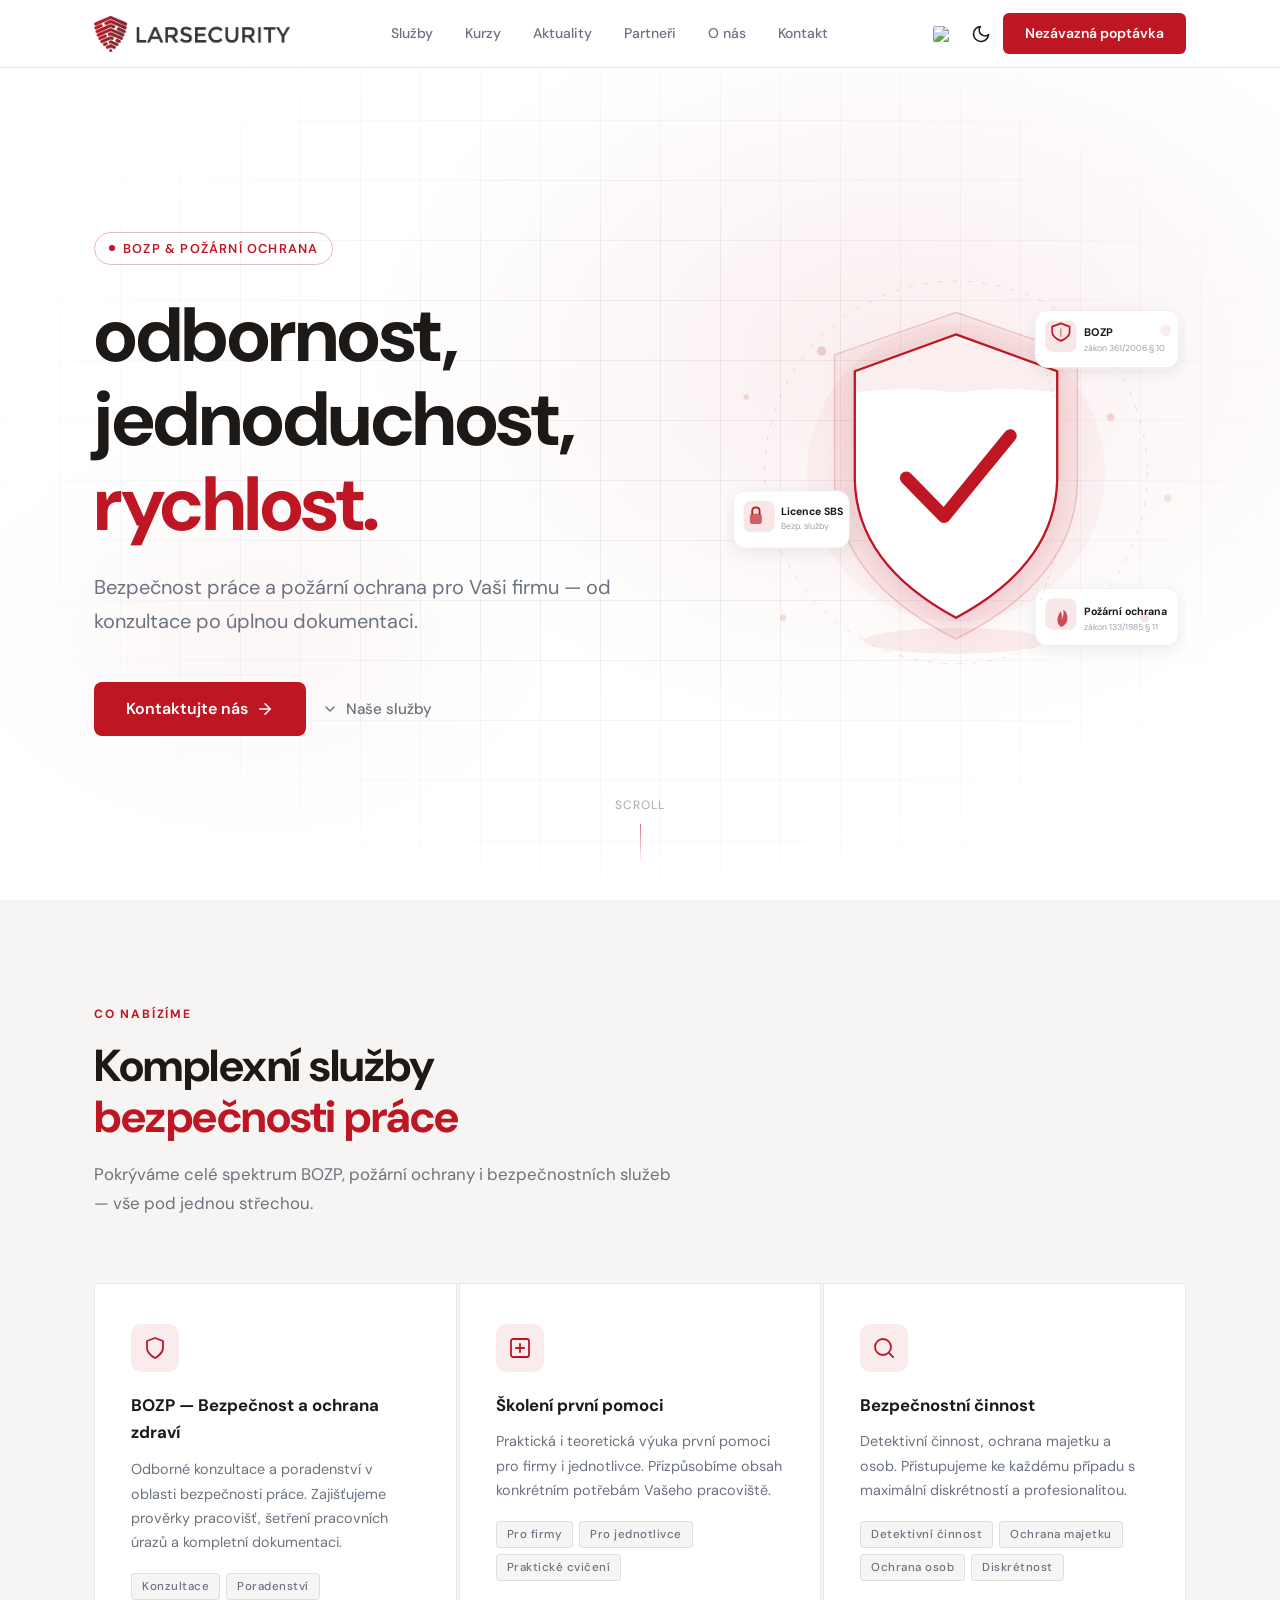
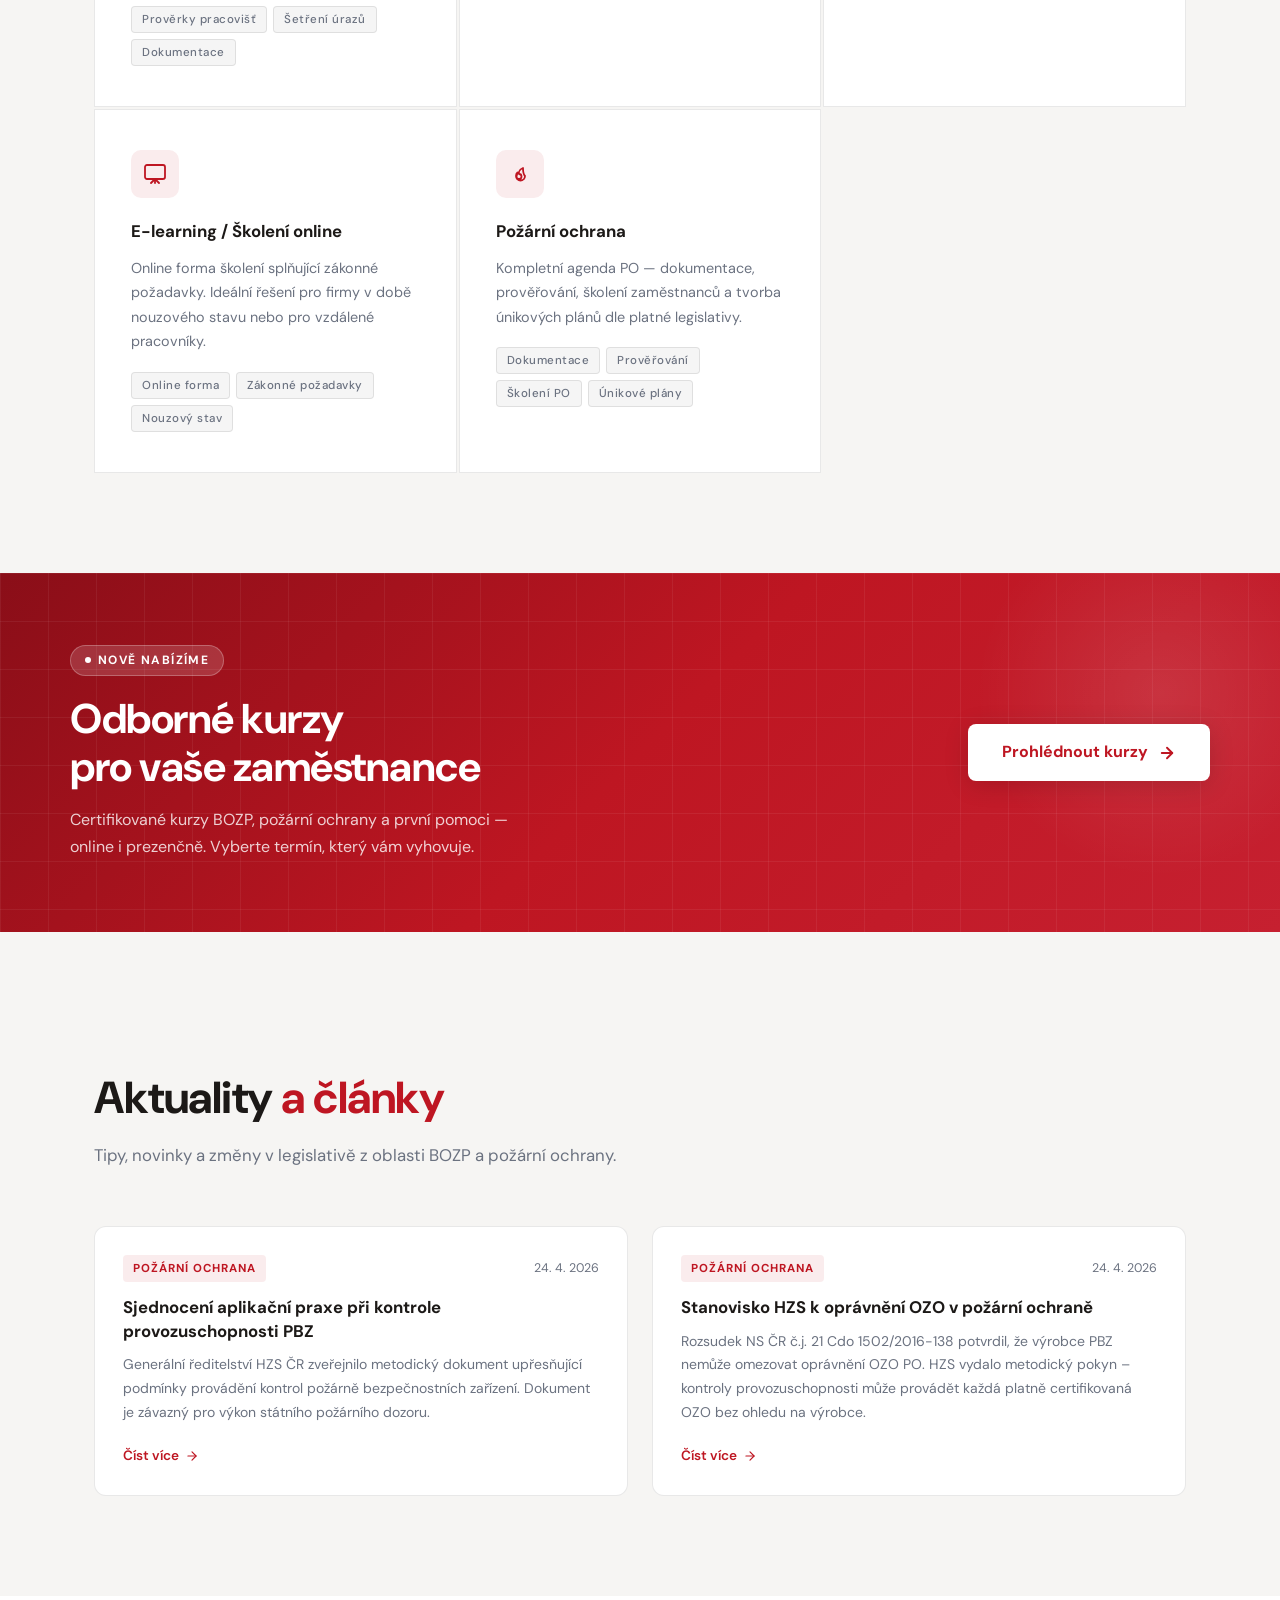
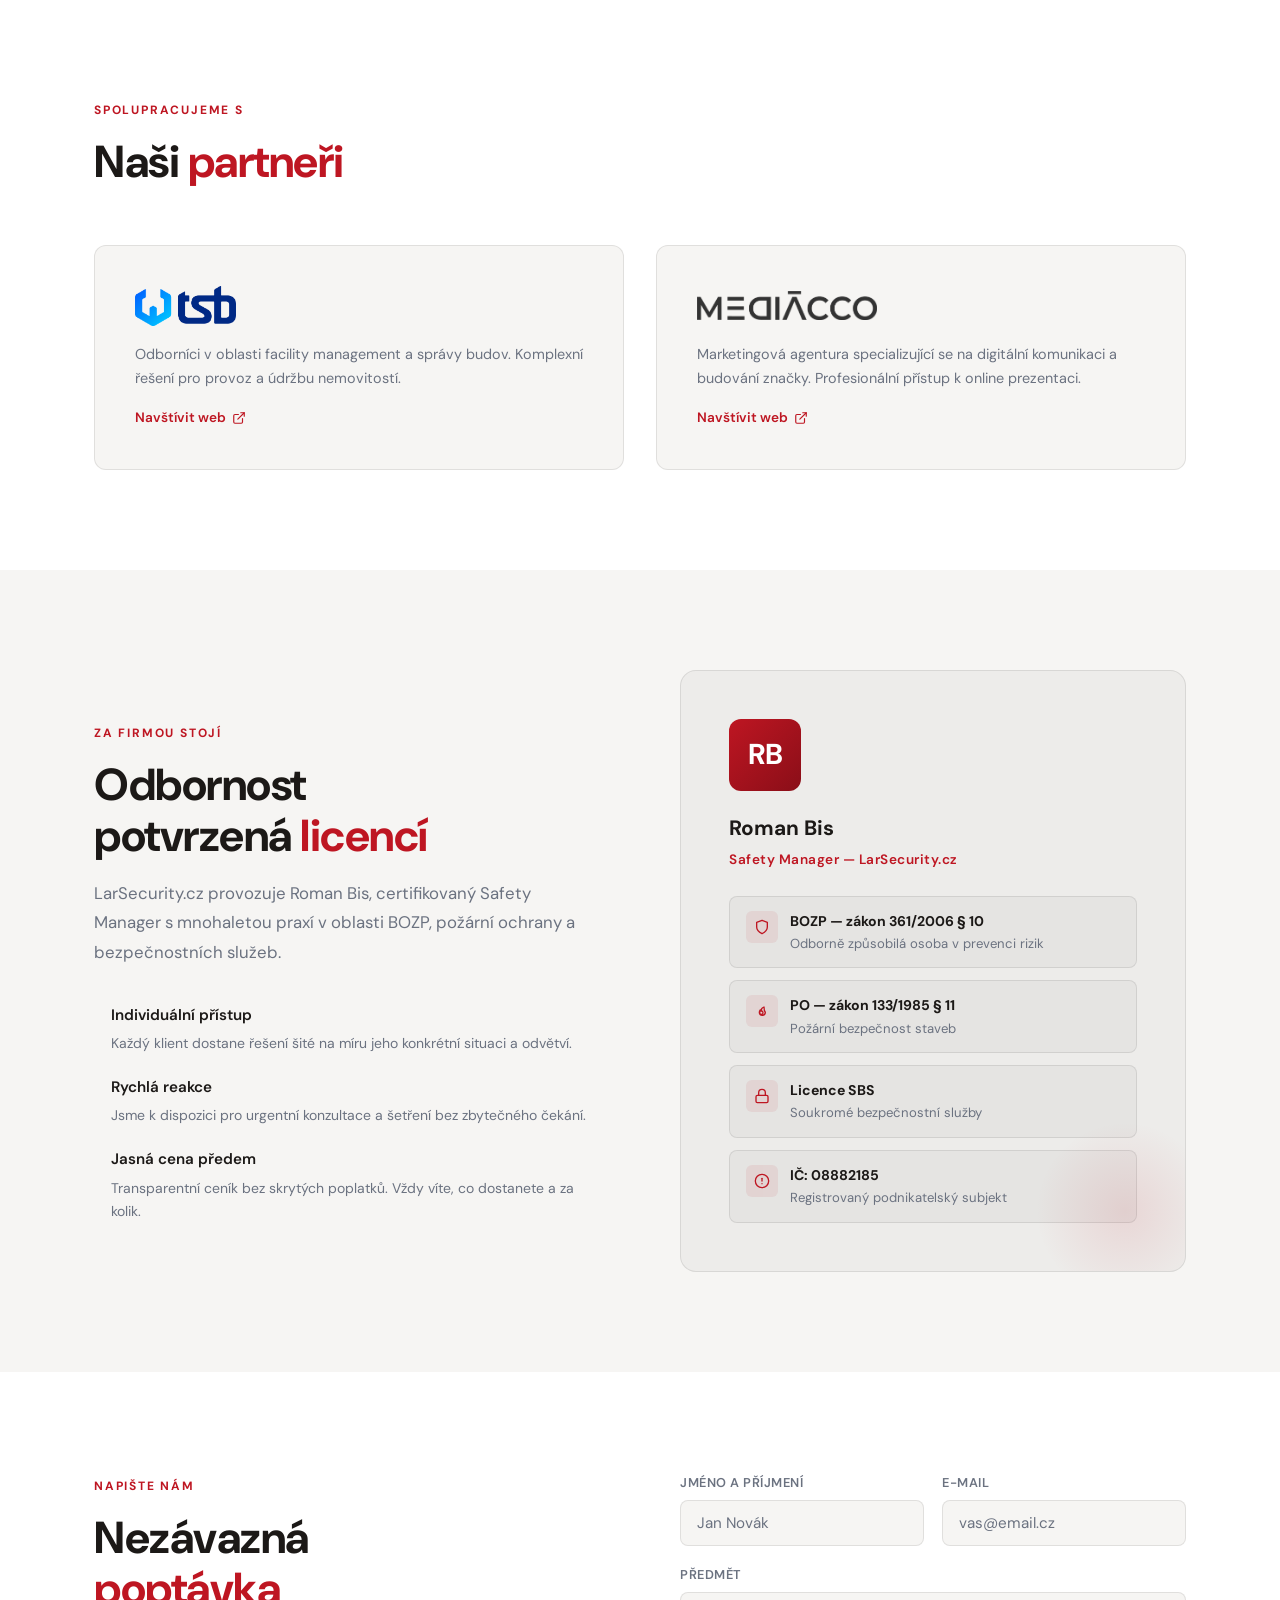
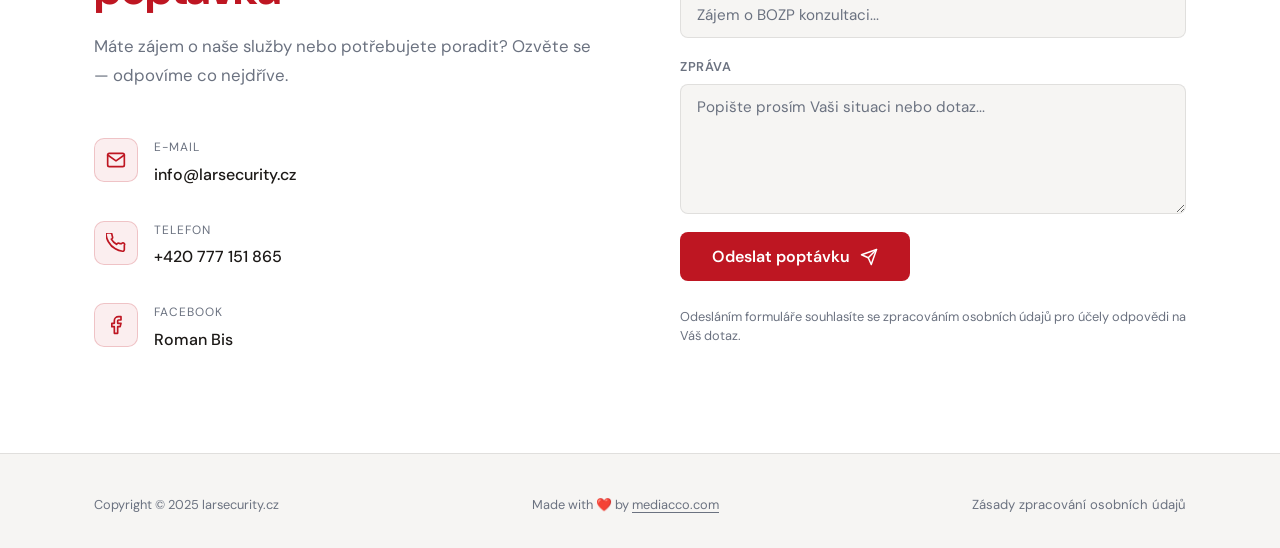
==== index.html @ 764fa518 "Oprava vlaječek" ====
<!DOCTYPE html>
<html lang="cs">
<head>
  <meta charset="UTF-8" />
  <meta name="viewport" content="width=device-width, initial-scale=1.0" />
  <title>LarSecurity — BOZP a PO školení</title>
  <link rel="icon" type="image/png" href="images/favicon-larsecurity.png" />
  <link rel="preconnect" href="https://fonts.googleapis.com" />
  <link rel="preconnect" href="https://fonts.gstatic.com" crossorigin />
  <link href="https://fonts.googleapis.com/css2?family=DM+Sans:ital,opsz,wght@0,9..40,300;0,9..40,400;0,9..40,500;0,9..40,600;0,9..40,700;1,9..40,300&display=swap" rel="stylesheet" />
  <style>
    /* ─── Reset & Base ─── */
    *, *::before, *::after { box-sizing: border-box; margin: 0; padding: 0; }
    :root {
      --bg:        #FFFFFF;
      --bg2:       #F6F5F3;
      --bg3:       #EDECEA;
      --accent:    #BE1622;
      --accent2:   #D41E2C;
      --text:      #1C1917;
      --muted:     #6B7280;
      --border:    rgba(0,0,0,0.09);
      --nav-h:     68px;
      --nav-bg:    rgba(255,255,255,0.88);
      --nav-bg-scrolled: rgba(255,255,255,0.97);
    }
    [data-theme="dark"] {
      --bg:        #0F1117;
      --bg2:       #161B27;
      --bg3:       #1E2535;
      --text:      #F0EEE9;
      --muted:     #9CA3AF;
      --border:    rgba(255,255,255,0.08);
      --nav-bg:    rgba(15,17,23,0.88);
      --nav-bg-scrolled: rgba(15,17,23,0.97);
    }
    html { scroll-behavior: smooth; font-size: 16px; }
    body {
      font-family: 'DM Sans', sans-serif;
      background: var(--bg);
      color: var(--text);
      line-height: 1.65;
      overflow-x: hidden;
    }
    a { color: inherit; text-decoration: none; }
    img { display: block; max-width: 100%; }

    /* ─── Utility ─── */
    .container { max-width: 1140px; margin: 0 auto; padding: 0 24px; }
    .accent { color: var(--accent); }
    .sr-only { position: absolute; width: 1px; height: 1px; overflow: hidden; clip: rect(0,0,0,0); }

    /* ─── Scroll-reveal ─── */
    .reveal { opacity: 0; transform: translateY(36px); transition: opacity .7s ease, transform .7s ease; }
    .reveal.visible { opacity: 1; transform: none; }
    .reveal-delay-1 { transition-delay: .1s; }
    .reveal-delay-2 { transition-delay: .2s; }
    .reveal-delay-3 { transition-delay: .3s; }
    .reveal-delay-4 { transition-delay: .4s; }
    .reveal-delay-5 { transition-delay: .5s; }

    /* ─── NAV ─── */
    nav {
      position: fixed; top: 0; left: 0; right: 0; z-index: 100;
      height: var(--nav-h);
      background: var(--nav-bg);
      backdrop-filter: blur(14px);
      border-bottom: 1px solid var(--border);
      transition: background .3s;
    }
    nav.scrolled { background: var(--nav-bg-scrolled); }
    .nav-inner {
      height: 100%; display: flex; align-items: center; justify-content: space-between;
    }
    .nav-logo {
      display: flex; align-items: center; gap: 10px;
    }
    .nav-logo img { height: 36px; width: auto; display: block; }
    .nav-logo-badge {
      font-size: .65rem; font-weight: 500; color: var(--muted);
      border: 1px solid var(--border); border-radius: 4px; padding: 2px 7px;
      letter-spacing: .8px; text-transform: uppercase;
    }
    .nav-links { display: flex; gap: 32px; list-style: none; }
    .nav-links a {
      font-size: .875rem; font-weight: 500; color: var(--muted);
      transition: color .2s;
    }
    .nav-links a:hover { color: var(--text); }
    .nav-cta {
      background: var(--accent); color: #fff;
      padding: 9px 22px; border-radius: 6px;
      font-size: .875rem; font-weight: 600;
      transition: background .2s, transform .15s;
      white-space: nowrap;
    }
    .nav-cta:hover { background: var(--accent2); transform: translateY(-1px); }

    /* Hamburger */
    .nav-hamburger {
      display: none; flex-direction: column; gap: 5px;
      cursor: pointer; padding: 6px; border: none; background: none;
    }
    .nav-hamburger span {
      display: block; width: 24px; height: 2px;
      background: var(--text); border-radius: 2px;
      transition: transform .3s, opacity .3s;
    }
    .nav-hamburger.open span:nth-child(1) { transform: translateY(7px) rotate(45deg); }
    .nav-hamburger.open span:nth-child(2) { opacity: 0; }
    .nav-hamburger.open span:nth-child(3) { transform: translateY(-7px) rotate(-45deg); }

    .nav-mobile {
      display: none; position: fixed; top: var(--nav-h); left: 0; right: 0;
      background: rgba(255,255,255,0.98); z-index: 99;
      padding: 24px; flex-direction: column; gap: 0;
      border-bottom: 1px solid var(--border);
    }
    .nav-mobile.open { display: flex; }
    .nav-mobile a {
      display: block; padding: 14px 0;
      font-size: 1rem; font-weight: 500; color: var(--text);
      border-bottom: 1px solid var(--border);
    }
    .nav-mobile a:last-child { border: none; color: var(--accent); font-weight: 600; }

    /* ─── HERO ─── */
    #hero {
      min-height: 100vh;
      display: flex; align-items: center;
      padding-top: var(--nav-h);
      position: relative;
      overflow: hidden;
      background: var(--bg);
    }
    .hero-bg {
      position: absolute; inset: 0; z-index: 0;
      background:
        radial-gradient(ellipse 60% 60% at 70% 40%, rgba(190,22,34,.07) 0%, transparent 70%),
        radial-gradient(ellipse 40% 40% at 20% 70%, rgba(190,22,34,.04) 0%, transparent 60%);
    }
    .hero-grid-lines {
      position: absolute; inset: 0; z-index: 0;
      background-image:
        linear-gradient(rgba(0,0,0,.055) 1px, transparent 1px),
        linear-gradient(90deg, rgba(0,0,0,.055) 1px, transparent 1px);
      background-size: 60px 60px;
      mask-image: radial-gradient(ellipse at 50% 50%, black 30%, transparent 80%);
    }
    .hero-layout {
      position: relative; z-index: 1;
      display: flex; align-items: center;
      gap: 48px; width: 100%;
    }
    .hero-content {
      flex: 1; min-width: 0;
    }
    .hero-visual {
      flex-shrink: 0; width: 460px;
      display: flex; justify-content: center; align-items: center;
    }
    .hero-svg {
      width: 100%; height: auto;
      animation: heroFloat 6s ease-in-out infinite;
    }
    @keyframes heroFloat {
      0%, 100% { transform: translateY(0); }
      50% { transform: translateY(-12px); }
    }
    @media (max-width: 1100px) { .hero-visual { width: 380px; } }
    @media (max-width: 900px) {
      .hero-layout { flex-direction: column; gap: 40px; }
      .hero-visual { width: 100%; max-width: 380px; margin: 0 auto; }
      .hero-svg { animation: none; }
    }
    .hero-tag {
      display: inline-flex; align-items: center; gap: 8px;
      font-size: .8rem; font-weight: 600; letter-spacing: 1.2px;
      text-transform: uppercase; color: var(--accent);
      border: 1px solid rgba(190,22,34,.3);
      padding: 5px 14px; border-radius: 100px;
      margin-bottom: 28px;
    }
    .hero-tag::before {
      content: ''; display: block; width: 6px; height: 6px;
      background: var(--accent); border-radius: 50%;
    }
    .hero-heading {
      font-size: clamp(2.4rem, 6vw, 5rem);
      font-weight: 700; line-height: 1.1;
      letter-spacing: -1.5px; margin-bottom: 24px;
    }
    .hero-heading em { font-style: normal; font-weight: 700; color: var(--text); }
    .hero-subheading {
      font-size: clamp(1rem, 2vw, 1.25rem);
      color: var(--muted); font-weight: 400; max-width: 560px;
      margin-bottom: 44px; line-height: 1.7;
    }
    .hero-actions { display: flex; gap: 16px; flex-wrap: wrap; align-items: center; }
    .btn-primary {
      display: inline-flex; align-items: center; gap: 8px;
      background: var(--accent); color: #fff;
      padding: 14px 32px; border-radius: 8px;
      font-size: 1rem; font-weight: 600;
      transition: background .2s, transform .15s, box-shadow .2s;
      box-shadow: 0 0 0 0 rgba(190,22,34,0);
    }
    .btn-primary:hover {
      background: var(--accent2); transform: translateY(-2px);
      box-shadow: 0 8px 32px rgba(190,22,34,.3);
    }
    .btn-primary svg { transition: transform .2s; }
    .btn-primary:hover svg { transform: translateX(3px); }
    .btn-ghost {
      display: inline-flex; align-items: center; gap: 8px;
      color: var(--muted); font-size: .95rem; font-weight: 500;
      transition: color .2s;
    }
    .btn-ghost:hover { color: var(--text); }
    .hero-scroll-hint {
      position: absolute; bottom: 36px; left: 50%; transform: translateX(-50%);
      display: flex; flex-direction: column; align-items: center; gap: 8px;
      color: var(--muted); font-size: .75rem; letter-spacing: 1px;
      text-transform: uppercase; opacity: .6;
    }
    .scroll-dot {
      width: 1px; height: 40px;
      background: linear-gradient(to bottom, var(--accent), transparent);
      animation: scrollLine 1.5s ease infinite;
    }
    @keyframes scrollLine { 0% { opacity:0; transform:scaleY(0) translateY(-10px); } 50%{opacity:1;} 100%{opacity:0;transform:scaleY(1) translateY(10px);} }

    /* ─── Section shared ─── */
    section { position: relative; }
    .section-inner { padding: 100px 0; }
    .section-label {
      display: inline-block; font-size: .75rem; font-weight: 700;
      letter-spacing: 1.8px; text-transform: uppercase; color: var(--accent);
      margin-bottom: 16px;
    }
    .section-title {
      font-size: clamp(1.8rem, 4vw, 2.8rem);
      font-weight: 700; line-height: 1.15; letter-spacing: -.5px;
      margin-bottom: 16px;
    }
    .section-lead {
      font-size: 1.05rem; color: var(--muted);
      max-width: 580px; line-height: 1.75;
    }

    /* Diagonal clip dividers */
    .clip-top::before {
      content: ''; display: block;
      height: 70px; background: var(--bg);
      clip-path: polygon(0 0, 100% 100%, 100% 0);
      position: absolute; top: 0; left: 0; right: 0; z-index: 1;
    }
    .clip-bottom::after {
      content: ''; display: block;
      height: 70px; background: var(--bg);
      clip-path: polygon(0 100%, 100% 0, 0 0);
      position: absolute; bottom: 0; left: 0; right: 0; z-index: 1;
    }

    /* ─── SLUŽBY ─── */
    #sluzby { background: var(--bg2); }
    .sluzby-header { margin-bottom: 64px; }
    .sluzby-grid {
      display: grid;
      grid-template-columns: repeat(auto-fit, minmax(300px, 1fr));
      gap: 2px;
    }
    .sluzba-item {
      padding: 40px 36px;
      border: 1px solid var(--border);
      background: var(--bg);
      position: relative;
      overflow: hidden;
      transition: background .25s, border-color .25s;
    }
    .sluzba-item::before {
      content: ''; position: absolute; top: 0; left: 0; right: 0;
      height: 3px;
      background: linear-gradient(90deg, var(--accent), transparent);
      opacity: 0; transition: opacity .3s;
    }
    .sluzba-item:hover { background: var(--bg3); border-color: rgba(190,22,34,.25); }
    .sluzba-item:hover::before { opacity: 1; }
    .sluzba-icon {
      width: 48px; height: 48px; margin-bottom: 20px;
      display: flex; align-items: center; justify-content: center;
      background: rgba(190,22,34,.08);
      border-radius: 10px;
      color: var(--accent);
    }
    .sluzba-icon svg { width: 24px; height: 24px; }
    .sluzba-name {
      font-size: 1.05rem; font-weight: 700; margin-bottom: 10px;
      color: var(--text);
    }
    .sluzba-desc {
      font-size: .9rem; color: var(--muted); line-height: 1.7;
    }
    .sluzba-tags {
      display: flex; flex-wrap: wrap; gap: 6px; margin-top: 18px;
    }
    .sluzba-tag {
      font-size: .72rem; font-weight: 500; letter-spacing: .5px;
      color: var(--muted); background: rgba(0,0,0,.04);
      border: 1px solid var(--border);
      padding: 3px 10px; border-radius: 4px;
    }

    /* ─── PARTNEŘI ─── */
    #partneri { background: var(--bg); }
    .partneri-grid {
      display: grid; grid-template-columns: repeat(auto-fit, minmax(280px, 1fr));
      gap: 32px; margin-top: 56px;
    }
    .partner-card {
      padding: 40px;
      border: 1px solid var(--border);
      border-radius: 12px;
      background: var(--bg2);
      display: flex; flex-direction: column; gap: 16px;
      transition: border-color .25s, transform .25s;
    }
    .partner-card:hover { border-color: rgba(190,22,34,.35); transform: translateY(-4px); }
    .partner-logo-area {
      font-size: 1.25rem; font-weight: 700; color: var(--text);
      letter-spacing: -.3px;
    }
    .partner-logo-area span { color: var(--accent); }
    .partner-logo-area img {
      height: 40px; width: auto; max-width: 180px;
      object-fit: contain; object-position: left;
    }
    [data-theme="dark"] .partner-logo-area img { filter: brightness(0) invert(1); }
    .partner-desc { font-size: .9rem; color: var(--muted); line-height: 1.7; }
    .partner-link {
      display: inline-flex; align-items: center; gap: 6px;
      font-size: .85rem; font-weight: 600; color: var(--accent);
      margin-top: auto;
      transition: gap .2s;
    }
    .partner-link:hover { gap: 10px; }
    .partner-link svg { width: 14px; height: 14px; }

    /* ─── O NÁS ─── */
    #onas { background: var(--bg2); }
    .onas-layout {
      display: grid; grid-template-columns: 1fr 1fr;
      gap: 80px; align-items: center;
    }
    .onas-visual {
      position: relative;
    }
    .onas-card {
      background: var(--bg3);
      border: 1px solid var(--border);
      border-radius: 16px;
      padding: 48px;
      position: relative;
      overflow: hidden;
    }
    .onas-card::after {
      content: '';
      position: absolute; bottom: -30px; right: -30px;
      width: 180px; height: 180px;
      background: radial-gradient(circle, rgba(190,22,34,.1) 0%, transparent 70%);
      pointer-events: none;
    }
    .onas-avatar {
      width: 72px; height: 72px; border-radius: 12px;
      background: linear-gradient(135deg, var(--accent), #8a0e18);
      display: flex; align-items: center; justify-content: center;
      font-size: 1.8rem; font-weight: 700; color: #fff;
      margin-bottom: 20px; letter-spacing: -1px;
    }
    .onas-name { font-size: 1.3rem; font-weight: 700; margin-bottom: 4px; }
    .onas-role { font-size: .85rem; color: var(--accent); font-weight: 600; letter-spacing: .5px; margin-bottom: 24px; }
    .onas-badges { display: flex; flex-direction: column; gap: 12px; }
    .onas-badge {
      display: flex; gap: 12px; align-items: flex-start;
      padding: 14px 16px;
      background: rgba(0,0,0,.03);
      border-radius: 8px;
      border: 1px solid var(--border);
      text-decoration: none; color: inherit;
      transition: border-color .2s, background .2s;
    }
    a.onas-badge:hover {
      border-color: var(--accent);
      background: rgba(190,22,34,.04);
    }
    .onas-badge-icon {
      width: 32px; height: 32px; flex-shrink: 0;
      background: rgba(190,22,34,.08);
      border-radius: 6px;
      display: flex; align-items: center; justify-content: center;
      color: var(--accent);
    }
    .onas-badge-icon svg { width: 16px; height: 16px; }
    .onas-badge-text { font-size: .82rem; color: var(--muted); line-height: 1.5; }
    .onas-badge-text strong { display: block; color: var(--text); font-size: .88rem; margin-bottom: 2px; }
    .onas-text .section-lead { max-width: 100%; }
    .onas-features { display: flex; flex-direction: column; gap: 20px; margin-top: 36px; }
    .onas-feature {
      display: flex; gap: 14px; align-items: flex-start;
    }
    .onas-feature-line {
      width: 3px; height: 100%; background: var(--accent);
      border-radius: 3px; flex-shrink: 0; margin-top: 4px;
    }
    .onas-feature-inner h4 { font-size: .95rem; font-weight: 600; margin-bottom: 4px; }
    .onas-feature-inner p { font-size: .875rem; color: var(--muted); }

    /* ─── KONTAKT ─── */
    #kontakt { background: var(--bg); }
    .kontakt-layout {
      display: grid; grid-template-columns: 1fr 1fr;
      gap: 80px; align-items: start;
    }
    .kontakt-info { display: flex; flex-direction: column; gap: 32px; }
    .kontakt-info-item { display: flex; gap: 16px; align-items: flex-start; }
    .kontakt-info-icon {
      width: 44px; height: 44px; flex-shrink: 0;
      background: rgba(190,22,34,.07);
      border: 1px solid rgba(190,22,34,.2);
      border-radius: 10px;
      display: flex; align-items: center; justify-content: center;
      color: var(--accent);
    }
    .kontakt-info-icon svg { width: 20px; height: 20px; }
    .kontakt-info-label { font-size: .75rem; color: var(--muted); text-transform: uppercase; letter-spacing: 1px; margin-bottom: 4px; }
    .kontakt-info-value { font-size: 1rem; font-weight: 500; }
    .kontakt-info-value a { transition: color .2s; }
    .kontakt-info-value a:hover { color: var(--accent); }

    /* Form */
    .kontakt-form { display: flex; flex-direction: column; gap: 18px; }
    .form-row { display: grid; grid-template-columns: 1fr 1fr; gap: 18px; }
    .form-group { display: flex; flex-direction: column; gap: 7px; }
    .form-group label { font-size: .8rem; font-weight: 600; color: var(--muted); letter-spacing: .5px; text-transform: uppercase; }
    .form-group input,
    .form-group textarea {
      background: var(--bg2);
      border: 1px solid var(--border);
      border-radius: 8px;
      padding: 12px 16px;
      color: var(--text);
      font-family: inherit; font-size: .95rem;
      transition: border-color .2s, box-shadow .2s;
      resize: vertical;
    }
    .form-group input::placeholder,
    .form-group textarea::placeholder { color: var(--muted); }
    .form-group input:focus,
    .form-group textarea:focus {
      outline: none;
      border-color: var(--accent);
      box-shadow: 0 0 0 3px rgba(190,22,34,.1);
    }
    .form-group textarea { min-height: 130px; }
    .form-submit {
      background: var(--accent); color: #fff;
      padding: 14px 32px; border-radius: 8px;
      font-size: 1rem; font-weight: 600; font-family: inherit;
      border: none; cursor: pointer;
      display: inline-flex; align-items: center; gap: 10px;
      transition: background .2s, transform .15s, box-shadow .2s;
      align-self: flex-start;
    }
    .form-submit:hover {
      background: var(--accent2); transform: translateY(-2px);
      box-shadow: 0 8px 24px rgba(190,22,34,.25);
    }
    .form-submit svg { width: 18px; height: 18px; transition: transform .2s; }
    .form-submit:hover svg { transform: translateX(3px); }
    .form-notice { font-size: .8rem; color: var(--muted); margin-top: 8px; line-height: 1.5; }

    /* Toast */
    #toast {
      position: fixed; bottom: 32px; left: 50%; transform: translateX(-50%) translateY(80px);
      background: var(--bg); border: 1px solid rgba(190,22,34,.35);
      color: var(--text); padding: 14px 28px; border-radius: 10px;
      font-size: .9rem; font-weight: 500;
      box-shadow: 0 12px 40px rgba(0,0,0,.12);
      z-index: 1000; transition: transform .4s cubic-bezier(.34,1.56,.64,1), opacity .4s;
      opacity: 0; pointer-events: none;
      display: flex; align-items: center; gap: 10px;
    }
    #toast.show { transform: translateX(-50%) translateY(0); opacity: 1; }
    #toast svg { color: var(--accent); }

    /* ─── FOOTER ─── */
    footer {
      background: var(--bg2);
      border-top: 1px solid var(--border);
      padding: 40px 0 32px;
    }
    .footer-inner {
      display: flex; align-items: center; justify-content: space-between;
      flex-wrap: wrap; gap: 16px 32px;
    }
    .footer-brand img { height: 28px; width: auto; display: block; opacity: .85; }
    .footer-meta { font-size: .78rem; color: var(--muted); margin-top: 4px; }
    .footer-links { display: flex; gap: 24px; flex-wrap: wrap; }
    .footer-links a { font-size: .82rem; color: var(--muted); transition: color .2s; }
    .footer-links a:hover { color: var(--text); }
    .footer-divider { width: 1px; height: 16px; background: var(--border); }
    .footer-copy { font-size: .8rem; color: var(--muted); }

    /* ─── Kurzy banner ─── */
    #kurzy-banner {
      background: linear-gradient(135deg, #8a0e18 0%, var(--accent) 50%, #c62030 100%);
      position: relative; overflow: hidden;
    }
    #kurzy-banner::before {
      content: '';
      position: absolute; inset: 0;
      background-image:
        linear-gradient(rgba(255,255,255,.06) 1px, transparent 1px),
        linear-gradient(90deg, rgba(255,255,255,.06) 1px, transparent 1px);
      background-size: 48px 48px;
    }
    #kurzy-banner::after {
      content: '';
      position: absolute; top: -80px; right: -80px;
      width: 400px; height: 400px;
      background: radial-gradient(circle, rgba(255,255,255,.1) 0%, transparent 65%);
      pointer-events: none;
    }
    .kurzy-inner {
      position: relative; z-index: 1;
      padding: 72px 0;
      display: flex; align-items: center;
      justify-content: space-between; gap: 48px;
      flex-wrap: wrap;
    }
    .kurzy-badge {
      display: inline-flex; align-items: center; gap: 7px;
      background: rgba(255,255,255,.15);
      border: 1px solid rgba(255,255,255,.25);
      color: #fff; font-size: .75rem; font-weight: 700;
      letter-spacing: 1.4px; text-transform: uppercase;
      padding: 5px 14px; border-radius: 100px;
      margin-bottom: 20px;
    }
    .kurzy-badge::before {
      content: ''; width: 6px; height: 6px;
      background: #fff; border-radius: 50%;
    }
    .kurzy-heading {
      font-size: clamp(1.7rem, 4vw, 2.6rem);
      font-weight: 700; line-height: 1.15;
      letter-spacing: -.5px; color: #fff;
      margin-bottom: 14px;
    }
    .kurzy-sub {
      font-size: 1rem; color: rgba(255,255,255,.8);
      max-width: 480px; line-height: 1.7;
    }
    .kurzy-cta {
      display: inline-flex; align-items: center; gap: 10px;
      background: #fff; color: var(--accent);
      padding: 15px 34px; border-radius: 8px;
      font-size: 1rem; font-weight: 700;
      white-space: nowrap; flex-shrink: 0;
      transition: transform .2s, box-shadow .2s;
      box-shadow: 0 4px 24px rgba(0,0,0,.15);
    }
    .kurzy-cta:hover { transform: translateY(-2px); box-shadow: 0 10px 36px rgba(0,0,0,.25); }
    .kurzy-cta svg { transition: transform .2s; }
    .kurzy-cta:hover svg { transform: translateX(4px); }
    @media (max-width: 768px) {
      .kurzy-inner { flex-direction: column; align-items: flex-start; gap: 32px; }
    }

    /* ─── Aktuality ─── */
    #aktuality { background: var(--bg2); }
    .aktuality-grid {
      display: grid;
      grid-template-columns: repeat(auto-fit, minmax(300px, 1fr));
      gap: 24px; margin-top: 56px;
    }
    .clanek-card {
      background: var(--bg);
      border: 1px solid var(--border);
      border-radius: 12px;
      overflow: hidden;
      display: flex; flex-direction: column;
      transition: transform .25s, border-color .25s, box-shadow .25s;
    }
    .clanek-card:hover {
      transform: translateY(-4px);
      border-color: rgba(190,22,34,.3);
      box-shadow: 0 12px 36px rgba(0,0,0,.08);
    }
    .clanek-header {
      padding: 28px 28px 0;
      display: flex; align-items: center; justify-content: space-between;
      margin-bottom: 14px;
    }
    .clanek-kategorie {
      font-size: .72rem; font-weight: 700; letter-spacing: 1px;
      text-transform: uppercase; color: var(--accent);
      background: rgba(190,22,34,.08);
      padding: 4px 10px; border-radius: 4px;
    }
    .clanek-datum {
      font-size: .78rem; color: var(--muted);
    }
    .clanek-body { padding: 0 28px 28px; flex: 1; display: flex; flex-direction: column; }
    .clanek-title {
      font-size: 1.05rem; font-weight: 700;
      line-height: 1.4; margin-bottom: 10px; color: var(--text);
    }
    .clanek-perex {
      font-size: .875rem; color: var(--muted);
      line-height: 1.7; flex: 1;
    }
    .clanek-link {
      display: inline-flex; align-items: center; gap: 6px;
      font-size: .85rem; font-weight: 600; color: var(--accent);
      margin-top: 20px; transition: gap .2s;
    }
    .clanek-link:hover { gap: 10px; }
    .clanek-link svg { width: 14px; height: 14px; }

    /* ─── Theme toggle ─── */
    .theme-toggle {
      background: none; border: none;
      color: var(--text);
      cursor: pointer;
      display: flex; align-items: center; justify-content: center;
      padding: 4px;
      transition: opacity .2s, transform .15s;
      flex-shrink: 0;
    }
    .theme-toggle:hover { opacity: .6; transform: translateY(-1px); }
    .theme-toggle svg { width: 20px; height: 20px; }
    .icon-sun { display: none; }
    .icon-moon { display: block; }
    [data-theme="dark"] .icon-sun { display: block; }
    [data-theme="dark"] .icon-moon { display: none; }

    /* Dark mode — form inputs */
    [data-theme="dark"] .form-group input,
    [data-theme="dark"] .form-group textarea {
      background: var(--bg3);
      color: var(--text);
    }
    /* Dark mode — sluzba cards */
    [data-theme="dark"] .sluzba-item { background: var(--bg2); }
    [data-theme="dark"] .sluzba-item:hover { background: var(--bg3); }
    /* Dark mode — partner cards */
    [data-theme="dark"] .partner-card { background: var(--bg3); }
    /* Dark mode — onas card */
    [data-theme="dark"] .onas-card { background: var(--bg3); }
    /* Dark mode — logo invert */
    [data-theme="dark"] .nav-logo img,
    [data-theme="dark"] .footer-brand img { filter: brightness(0) invert(1); }
    /* Dark mode — hero grid */
    [data-theme="dark"] .hero-grid-lines {
      background-image:
        linear-gradient(rgba(255,255,255,.04) 1px, transparent 1px),
        linear-gradient(90deg, rgba(255,255,255,.04) 1px, transparent 1px);
    }
    /* Dark mode — toast */
    [data-theme="dark"] #toast { background: var(--bg2); }
    /* Dark mode — footer */
    [data-theme="dark"] footer { background: var(--bg2); }
    /* Dark mode — clip dividers */
    [data-theme="dark"] .clip-top::before { background: var(--bg); }
    [data-theme="dark"] .clip-bottom::after { background: var(--bg); }

    /* ─── Responsive ─── */
    @media (max-width: 900px) {
      .onas-layout,
      .kontakt-layout { grid-template-columns: 1fr; gap: 48px; }
      .onas-visual { order: -1; }
    }
    @media (max-width: 768px) {
      .nav-links, .nav-cta { display: none; }
      .nav-hamburger { display: flex; }
      .nav-inner { gap: 8px; }
      .section-inner { padding: 72px 0; }
      .sluzby-grid { grid-template-columns: 1fr; }
      .form-row { grid-template-columns: 1fr; }
      .footer-inner { flex-direction: column; align-items: center; text-align: center; }
    }
    @media (max-width: 480px) {
      .hero-heading { letter-spacing: -1px; }
      .onas-card { padding: 32px; }
    }

    /* ─── Lang switcher ─── */
    .lang-switcher { position: relative; }
    .flag-img {
      width: 22px; height: 16px;
      border-radius: 2px; display: inline-block;
      object-fit: cover; vertical-align: middle;
    }
    .lang-current {
      display: flex; align-items: center;
      background: none; border: none;
      padding: 4px; cursor: pointer;
      line-height: 1;
      transition: opacity .2s, transform .15s;
    }
    .lang-current:hover { opacity: .6; transform: translateY(-1px); }
    .lang-dropdown {
      display: none; position: absolute; top: calc(100% + 8px); right: 0;
      background: var(--bg); border: 1px solid var(--border);
      border-radius: 10px; box-shadow: 0 8px 28px rgba(0,0,0,.12);
      overflow: hidden; min-width: 80px; z-index: 200;
    }
    .lang-switcher.open .lang-dropdown { display: block; }
    .lang-opt {
      display: flex; align-items: center; gap: 8px;
      width: 100%; padding: 9px 14px;
      font-size: .78rem; font-weight: 600; letter-spacing: .5px;
      color: var(--muted); background: none; border: none;
      cursor: pointer; text-align: left;
      transition: background .15s, color .15s;
    }
    .lang-opt:hover { background: var(--bg2); color: var(--text); }
    .lang-opt.active { color: var(--accent); }

    /* ─── Aktuality loading skeleton ─── */
    .aktuality-loading {
      grid-column: 1 / -1;
      display: flex; gap: 24px;
    }
    .aktuality-loading::before,
    .aktuality-loading::after {
      content: '';
      flex: 1; height: 180px;
      background: var(--bg2);
      border-radius: 12px;
      animation: shimmer 1.4s infinite;
    }
    @keyframes shimmer {
      0%, 100% { opacity: .6; }
      50% { opacity: 1; }
    }
  </style>
</head>
<body>

<!-- ══ NAV ══ -->
<nav id="navbar">
  <div class="container nav-inner">
    <a href="#hero" class="nav-logo" aria-label="LarSecurity.cz">
      <img src="images/larsecurity-logo.png" alt="LarSecurity.cz" />
    </a>
    <ul class="nav-links" role="list">
      <li><a href="#sluzby" data-i18n="nav_sluzby">Služby</a></li>
      <li><a href="https://larsecurity.cz/kurzy/" target="_blank" rel="noopener" data-i18n="nav_kurzy">Kurzy</a></li>
      <li><a href="#aktuality" data-i18n="nav_aktuality">Aktuality</a></li>
      <li><a href="#partneri" data-i18n="nav_partneri">Partneři</a></li>
      <li><a href="#onas" data-i18n="nav_onas">O nás</a></li>
      <li><a href="#kontakt" data-i18n="nav_kontakt">Kontakt</a></li>
    </ul>
    <div style="display:flex;align-items:center;gap:8px;">
      <div class="lang-switcher" id="langSwitcher">
        <button class="lang-current" id="langToggle" aria-label="Vybrat jazyk">
          <span id="langLabel"><img src="https://flagcdn.com/20x15/cz.png" alt="CZ" class="flag-img"></span>
        </button>
        <div class="lang-dropdown" id="langDropdown">
          <button class="lang-opt active" data-lang="cz"><img src="https://flagcdn.com/20x15/cz.png" alt="" class="flag-img"> CZ</button>
          <button class="lang-opt" data-lang="pl"><img src="https://flagcdn.com/20x15/pl.png" alt="" class="flag-img"> PL</button>
          <button class="lang-opt" data-lang="de"><img src="https://flagcdn.com/20x15/de.png" alt="" class="flag-img"> DE</button>
          <button class="lang-opt" data-lang="en"><img src="https://flagcdn.com/20x15/gb.png" alt="" class="flag-img"> EN</button>
        </div>
      </div>
      <button class="theme-toggle" id="themeToggle" aria-label="Přepnout tmavý režim">
        <svg class="icon-moon" viewBox="0 0 24 24" fill="none" stroke="currentColor" stroke-width="2" stroke-linecap="round" stroke-linejoin="round"><path d="M21 12.79A9 9 0 1111.21 3 7 7 0 0021 12.79z"/></svg>
        <svg class="icon-sun" viewBox="0 0 24 24" fill="none" stroke="currentColor" stroke-width="2" stroke-linecap="round" stroke-linejoin="round"><circle cx="12" cy="12" r="5"/><line x1="12" y1="1" x2="12" y2="3"/><line x1="12" y1="21" x2="12" y2="23"/><line x1="4.22" y1="4.22" x2="5.64" y2="5.64"/><line x1="18.36" y1="18.36" x2="19.78" y2="19.78"/><line x1="1" y1="12" x2="3" y2="12"/><line x1="21" y1="12" x2="23" y2="12"/><line x1="4.22" y1="19.78" x2="5.64" y2="18.36"/><line x1="18.36" y1="5.64" x2="19.78" y2="4.22"/></svg>
      </button>
      <a href="#kontakt" class="nav-cta" data-i18n="nav_cta">Nezávazná poptávka</a>
    </div>
    <button class="nav-hamburger" id="hamburger" aria-label="Otevřít menu" aria-expanded="false">
      <span></span><span></span><span></span>
    </button>
  </div>
</nav>
<nav class="nav-mobile" id="mobileMenu" aria-hidden="true">
  <a href="#sluzby" data-i18n="nav_sluzby">Služby</a>
  <a href="https://larsecurity.cz/kurzy/" target="_blank" rel="noopener" data-i18n="nav_kurzy">Kurzy</a>
  <a href="#aktuality" data-i18n="nav_aktuality">Aktuality</a>
  <a href="#partneri" data-i18n="nav_partneri">Partneři</a>
  <a href="#onas" data-i18n="nav_onas">O nás</a>
  <a href="#kontakt" data-i18n="nav_kontakt">Kontakt</a>
  <a href="#kontakt" data-i18n="nav_cta_arrow">Nezávazná poptávka →</a>
</nav>

<!-- ══ HERO ══ -->
<section id="hero">
  <div class="hero-bg"></div>
  <div class="hero-grid-lines"></div>
  <div class="container hero-layout">
    <div class="hero-content">
      <div class="hero-tag reveal" data-i18n="hero_tag">BOZP &amp; Požární ochrana</div>
      <h1 class="hero-heading reveal reveal-delay-1" data-i18n-html="hero_h1">
        odbornost,<br>jednoduchost,<br><span class="accent">rychlost.</span>
      </h1>
      <p class="hero-subheading reveal reveal-delay-2" data-i18n="hero_sub">
        Bezpečnost práce a požární ochrana pro Vaši firmu — od konzultace po úplnou dokumentaci.
      </p>
      <div class="hero-actions reveal reveal-delay-3">
        <a href="#kontakt" class="btn-primary">
          <span data-i18n="hero_btn_contact">Kontaktujte nás</span>
          <svg width="18" height="18" viewBox="0 0 24 24" fill="none" stroke="currentColor" stroke-width="2" stroke-linecap="round" stroke-linejoin="round"><line x1="5" y1="12" x2="19" y2="12"/><polyline points="12 5 19 12 12 19"/></svg>
        </a>
        <a href="#sluzby" class="btn-ghost">
          <svg width="16" height="16" viewBox="0 0 24 24" fill="none" stroke="currentColor" stroke-width="2" stroke-linecap="round" stroke-linejoin="round"><polyline points="6 9 12 15 18 9"/></svg>
          <span data-i18n="hero_btn_services">Naše služby</span>
        </a>
      </div>
    </div>

    <!-- Hero illustration -->
    <div class="hero-visual reveal reveal-delay-2" aria-hidden="true">
      <svg class="hero-svg" viewBox="0 0 500 490" fill="none" xmlns="http://www.w3.org/2000/svg">
        <defs>
          <filter id="cardShadow" x="-20%" y="-20%" width="150%" height="160%">
            <feDropShadow dx="0" dy="5" stdDeviation="8" flood-color="#000" flood-opacity="0.07"/>
          </filter>
          <filter id="shieldGlow" x="-15%" y="-10%" width="140%" height="130%">
            <feDropShadow dx="0" dy="8" stdDeviation="18" flood-color="#BE1622" flood-opacity="0.15"/>
          </filter>
        </defs>

        <!-- Outer dashed ring -->
        <circle cx="250" cy="232" r="208" stroke="#BE1622" stroke-width="1" stroke-dasharray="5 11" opacity="0.15"/>

        <!-- Inner soft fill ring -->
        <circle cx="250" cy="232" r="162" fill="#BE1622" fill-opacity="0.03"/>

        <!-- Shield ground shadow -->
        <ellipse cx="250" cy="415" rx="100" ry="14" fill="#BE1622" opacity="0.07"/>

        <!-- Shield outer halo -->
        <path d="M250 58 L382 104 L382 242 Q380 348 250 413 Q120 348 118 242 L118 104 Z"
              fill="#BE1622" fill-opacity="0.05" stroke="#BE1622" stroke-width="1.5" stroke-opacity="0.2"/>

        <!-- Shield body -->
        <path d="M250 82 L360 122 L360 240 Q358 332 250 390 Q142 332 140 240 L140 122 Z"
              fill="white" stroke="#BE1622" stroke-width="2.5" filter="url(#shieldGlow)"/>

        <!-- Shield inner accent band (top) -->
        <path d="M250 82 L360 122 L360 145 Q305 138 250 145 Q195 138 140 145 L140 122 Z"
              fill="#BE1622" fill-opacity="0.07"/>

        <!-- Large checkmark -->
        <polyline points="196,238 237,280 309,192"
                  stroke="#BE1622" stroke-width="14" stroke-linecap="round" stroke-linejoin="round"/>

        <!-- ── Badge: BOZP (top-right) ── -->
        <g filter="url(#cardShadow)">
          <rect x="336" y="56" width="156" height="62" rx="13" fill="white" stroke="#EEE" stroke-width="1"/>
        </g>
        <rect x="347" y="67" width="34" height="34" rx="8" fill="#BE1622" fill-opacity="0.1"/>
        <!-- shield mini -->
        <path d="M364 70 L373.5 73.5 L373.5 79 Q373.5 85 364 89 Q354.5 85 354.5 79 L354.5 73.5 Z"
              fill="none" stroke="#BE1622" stroke-width="1.8" stroke-linejoin="round"/>
        <line x1="364" y1="76" x2="364" y2="84" stroke="#BE1622" stroke-width="1.5" stroke-linecap="round" opacity="0.5"/>
        <text x="389" y="84" font-family="DM Sans,system-ui,sans-serif" font-weight="700" font-size="12" fill="#1C1917">BOZP</text>
        <text x="389" y="100" font-family="DM Sans,system-ui,sans-serif" font-size="9.5" fill="#9CA3AF">zákon 361/2006 § 10</text>

        <!-- ── Badge: Požární ochrana (bottom-right) ── -->
        <g filter="url(#cardShadow)">
          <rect x="336" y="358" width="156" height="62" rx="13" fill="white" stroke="#EEE" stroke-width="1"/>
        </g>
        <rect x="347" y="369" width="34" height="34" rx="8" fill="#BE1622" fill-opacity="0.1"/>
        <!-- flame -->
        <path d="M364 400 Q359 396 360.5 390 Q362 385 364 383 Q366 388 364.5 392 Q368 387 366.5 381 Q372 385 371 392 Q370 398 364 400Z"
              fill="#BE1622" opacity="0.75"/>
        <text x="389" y="387" font-family="DM Sans,system-ui,sans-serif" font-weight="700" font-size="11.5" fill="#1C1917">Požární ochrana</text>
        <text x="389" y="403" font-family="DM Sans,system-ui,sans-serif" font-size="9.5" fill="#9CA3AF">zákon 133/1985 § 11</text>

        <!-- ── Badge: Licence SBS (left) ── -->
        <g filter="url(#cardShadow)">
          <rect x="8" y="252" width="126" height="62" rx="13" fill="white" stroke="#EEE" stroke-width="1"/>
        </g>
        <rect x="19" y="263" width="34" height="34" rx="8" fill="#BE1622" fill-opacity="0.1"/>
        <!-- lock -->
        <rect x="26" y="277" width="13" height="11" rx="2.5" fill="#BE1622" opacity="0.65"/>
        <path d="M28.5 277 L28.5 274 Q28.5 270 32.5 270 Q36.5 270 36.5 274 L36.5 277"
              stroke="#BE1622" stroke-width="2" stroke-linecap="round" fill="none"/>
        <text x="60" y="278" font-family="DM Sans,system-ui,sans-serif" font-weight="700" font-size="11.5" fill="#1C1917">Licence SBS</text>
        <text x="60" y="294" font-family="DM Sans,system-ui,sans-serif" font-size="9.5" fill="#9CA3AF">Bezp. služby</text>

        <!-- Subtle connector lines -->
        <line x1="360" y1="158" x2="342" y2="105" stroke="#BE1622" stroke-width="1" stroke-dasharray="3 5" opacity="0.18"/>
        <line x1="358" y1="322" x2="342" y2="372" stroke="#BE1622" stroke-width="1" stroke-dasharray="3 5" opacity="0.18"/>
        <line x1="140" y1="276" x2="134" y2="280" stroke="#BE1622" stroke-width="1" stroke-dasharray="3 5" opacity="0.18"/>

        <!-- Decorative dots -->
        <circle cx="104" cy="100" r="5" fill="#BE1622" opacity="0.18"/>
        <circle cx="418" cy="172" r="4" fill="#BE1622" opacity="0.16"/>
        <circle cx="455" cy="390" r="5" fill="#BE1622" opacity="0.12"/>
        <circle cx="62" cy="390" r="3.5" fill="#BE1622" opacity="0.14"/>
        <circle cx="478" cy="78" r="6" fill="#BE1622" opacity="0.08"/>
        <circle cx="22" cy="150" r="3" fill="#BE1622" opacity="0.14"/>
        <circle cx="480" cy="260" r="4" fill="#BE1622" opacity="0.1"/>
      </svg>
    </div>
  </div>
  <div class="hero-scroll-hint" aria-hidden="true">
    <span>Scroll</span>
    <div class="scroll-dot"></div>
  </div>
</section>

<!-- ══ SLUŽBY ══ -->
<section id="sluzby">
  <div class="section-inner">
    <div class="container">
      <div class="sluzby-header">
        <span class="section-label reveal" data-i18n="sluzby_label">Co nabízíme</span>
        <h2 class="section-title reveal reveal-delay-1" data-i18n-html="sluzby_title">Komplexní služby<br><span class="accent">bezpečnosti práce</span></h2>
        <p class="section-lead reveal reveal-delay-2" data-i18n="sluzby_lead">Pokrýváme celé spektrum BOZP, požární ochrany i bezpečnostních služeb — vše pod jednou střechou.</p>
      </div>
      <div class="sluzby-grid">

        <!-- BOZP -->
        <div class="sluzba-item reveal reveal-delay-1">
          <div class="sluzba-icon">
            <svg viewBox="0 0 24 24" fill="none" stroke="currentColor" stroke-width="1.8" stroke-linecap="round" stroke-linejoin="round"><path d="M12 22s8-4 8-10V5l-8-3-8 3v7c0 6 8 10 8 10z"/></svg>
          </div>
          <div class="sluzba-name" data-i18n="s1_name">BOZP — Bezpečnost a ochrana zdraví</div>
          <div class="sluzba-desc" data-i18n="s1_desc">Odborné konzultace a poradenství v oblasti bezpečnosti práce. Zajišťujeme prověrky pracovišť, šetření pracovních úrazů a kompletní dokumentaci.</div>
          <div class="sluzba-tags">
            <span class="sluzba-tag" data-i18n="s1_t1">Konzultace</span>
            <span class="sluzba-tag" data-i18n="s1_t2">Poradenství</span>
            <span class="sluzba-tag" data-i18n="s1_t3">Prověrky pracovišť</span>
            <span class="sluzba-tag" data-i18n="s1_t4">Šetření úrazů</span>
            <span class="sluzba-tag" data-i18n="s1_t5">Dokumentace</span>
          </div>
        </div>

        <!-- První pomoc -->
        <div class="sluzba-item reveal reveal-delay-2">
          <div class="sluzba-icon">
            <svg viewBox="0 0 24 24" fill="none" stroke="currentColor" stroke-width="1.8" stroke-linecap="round" stroke-linejoin="round"><rect x="3" y="3" width="18" height="18" rx="2"/><line x1="12" y1="8" x2="12" y2="16"/><line x1="8" y1="12" x2="16" y2="12"/></svg>
          </div>
          <div class="sluzba-name" data-i18n="s2_name">Školení první pomoci</div>
          <div class="sluzba-desc" data-i18n="s2_desc">Praktická i teoretická výuka první pomoci pro firmy i jednotlivce. Přizpůsobíme obsah konkrétním potřebám Vašeho pracoviště.</div>
          <div class="sluzba-tags">
            <span class="sluzba-tag" data-i18n="s2_t1">Pro firmy</span>
            <span class="sluzba-tag" data-i18n="s2_t2">Pro jednotlivce</span>
            <span class="sluzba-tag" data-i18n="s2_t3">Praktické cvičení</span>
          </div>
        </div>

        <!-- Bezpečnostní činnost -->
        <div class="sluzba-item reveal reveal-delay-3">
          <div class="sluzba-icon">
            <svg viewBox="0 0 24 24" fill="none" stroke="currentColor" stroke-width="1.8" stroke-linecap="round" stroke-linejoin="round"><circle cx="11" cy="11" r="8"/><line x1="21" y1="21" x2="16.65" y2="16.65"/></svg>
          </div>
          <div class="sluzba-name" data-i18n="s3_name">Bezpečnostní činnost</div>
          <div class="sluzba-desc" data-i18n="s3_desc">Detektivní činnost, ochrana majetku a osob. Přistupujeme ke každému případu s maximální diskrétností a profesionalitou.</div>
          <div class="sluzba-tags">
            <span class="sluzba-tag" data-i18n="s3_t1">Detektivní činnost</span>
            <span class="sluzba-tag" data-i18n="s3_t2">Ochrana majetku</span>
            <span class="sluzba-tag" data-i18n="s3_t3">Ochrana osob</span>
            <span class="sluzba-tag" data-i18n="s3_t4">Diskrétnost</span>
          </div>
        </div>

        <!-- E-learning -->
        <div class="sluzba-item reveal reveal-delay-1">
          <div class="sluzba-icon">
            <svg viewBox="0 0 24 24" fill="none" stroke="currentColor" stroke-width="1.8" stroke-linecap="round" stroke-linejoin="round"><rect x="2" y="3" width="20" height="14" rx="2"/><polyline points="8 21 12 17 16 21"/><line x1="12" y1="17" x2="12" y2="21"/></svg>
          </div>
          <div class="sluzba-name" data-i18n="s4_name">E-learning / Školení online</div>
          <div class="sluzba-desc" data-i18n="s4_desc">Online forma školení splňující zákonné požadavky. Ideální řešení pro firmy v době nouzového stavu nebo pro vzdálené pracovníky.</div>
          <div class="sluzba-tags">
            <span class="sluzba-tag" data-i18n="s4_t1">Online forma</span>
            <span class="sluzba-tag" data-i18n="s4_t2">Zákonné požadavky</span>
            <span class="sluzba-tag" data-i18n="s4_t3">Nouzový stav</span>
          </div>
        </div>

        <!-- Požární ochrana -->
        <div class="sluzba-item reveal reveal-delay-2">
          <div class="sluzba-icon">
            <svg viewBox="0 0 24 24" fill="none" stroke="currentColor" stroke-width="1.8" stroke-linecap="round" stroke-linejoin="round"><path d="M8.5 14.5A2.5 2.5 0 0011 17c1.38 0 2.5-1.12 2.5-2.5s-1.12-2.5-2.5-2.5c0 0-1-4 4-6 0 6 2 8 2 8a4.5 4.5 0 01-9 0c0-1.38.56-2.63 1.5-3.5z"/></svg>
          </div>
          <div class="sluzba-name" data-i18n="s5_name">Požární ochrana</div>
          <div class="sluzba-desc" data-i18n="s5_desc">Kompletní agenda PO — dokumentace, prověřování, školení zaměstnanců a tvorba únikových plánů dle platné legislativy.</div>
          <div class="sluzba-tags">
            <span class="sluzba-tag" data-i18n="s5_t1">Dokumentace</span>
            <span class="sluzba-tag" data-i18n="s5_t2">Prověřování</span>
            <span class="sluzba-tag" data-i18n="s5_t3">Školení PO</span>
            <span class="sluzba-tag" data-i18n="s5_t4">Únikové plány</span>
          </div>
        </div>

      </div>
    </div>
  </div>
</section>

<!-- ══ KURZY BANNER ══ -->
<section id="kurzy-banner">
  <div class="container kurzy-inner">
    <div class="reveal">
      <div class="kurzy-badge" data-i18n="kurzy_badge">Nově nabízíme</div>
      <h2 class="kurzy-heading" data-i18n-html="kurzy_heading">Odborné kurzy<br>pro vaše zaměstnance</h2>
      <p class="kurzy-sub" data-i18n="kurzy_sub">Certifikované kurzy BOZP, požární ochrany a první pomoci — online i prezenčně. Vyberte termín, který vám vyhovuje.</p>
    </div>
    <a href="https://larsecurity.cz/kurzy/" class="kurzy-cta reveal reveal-delay-2" target="_blank" rel="noopener">
      <span data-i18n="kurzy_cta">Prohlédnout kurzy</span>
      <svg width="18" height="18" viewBox="0 0 24 24" fill="none" stroke="currentColor" stroke-width="2.5" stroke-linecap="round" stroke-linejoin="round"><line x1="5" y1="12" x2="19" y2="12"/><polyline points="12 5 19 12 12 19"/></svg>
    </a>
  </div>
</section>

<!-- ══ AKTUALITY ══ -->
<section id="aktuality">
  <div class="section-inner">
    <div class="container">
      <span class="section-label reveal" data-i18n="akt_label">Co je nového</span>
      <h2 class="section-title reveal reveal-delay-1" data-i18n-html="akt_title">Aktuality <span class="accent">a články</span></h2>
      <p class="section-lead reveal reveal-delay-2" data-i18n="akt_lead">Tipy, novinky a změny v legislativě z oblasti BOZP a požární ochrany.</p>
            <div class="aktuality-grid" id="aktualityGrid">
        <div class="aktuality-loading" aria-live="polite"></div>
      </div>
    </div>
  </div>
</section>

<!-- ══ PARTNEŘI ══ -->
<section id="partneri">
  <div class="section-inner">
    <div class="container">
      <span class="section-label reveal" data-i18n="part_label">Spolupracujeme s</span>
      <h2 class="section-title reveal reveal-delay-1" data-i18n-html="part_title">Naši <span class="accent">partneři</span></h2>
      <div class="partneri-grid">
        <div class="partner-card reveal reveal-delay-2">
          <div class="partner-logo-area">
            <img src="images/TSB-logo.png" alt="TSB Facility" />
          </div>
          <p class="partner-desc" data-i18n="p1_desc">Odborníci v oblasti facility management a správy budov. Komplexní řešení pro provoz a údržbu nemovitostí.</p>
          <a href="https://tsbfacility.cz/" class="partner-link" target="_blank" rel="noopener">
            <span data-i18n="p_link">Navštívit web</span>
            <svg viewBox="0 0 24 24" fill="none" stroke="currentColor" stroke-width="2" stroke-linecap="round" stroke-linejoin="round"><path d="M18 13v6a2 2 0 01-2 2H5a2 2 0 01-2-2V8a2 2 0 012-2h6"/><polyline points="15 3 21 3 21 9"/><line x1="10" y1="14" x2="21" y2="3"/></svg>
          </a>
        </div>
        <div class="partner-card reveal reveal-delay-3">
          <div class="partner-logo-area">
            <img src="images/mediacco-logo.png" alt="Mediacco" />
          </div>
          <p class="partner-desc" data-i18n="p2_desc">Marketingová agentura specializující se na digitální komunikaci a budování značky. Profesionální přístup k online prezentaci.</p>
          <a href="https://mediacco.com/" class="partner-link" target="_blank" rel="noopener">
            <span data-i18n="p_link">Navštívit web</span>
            <svg viewBox="0 0 24 24" fill="none" stroke="currentColor" stroke-width="2" stroke-linecap="round" stroke-linejoin="round"><path d="M18 13v6a2 2 0 01-2 2H5a2 2 0 01-2-2V8a2 2 0 012-2h6"/><polyline points="15 3 21 3 21 9"/><line x1="10" y1="14" x2="21" y2="3"/></svg>
          </a>
        </div>
      </div>
    </div>
  </div>
</section>

<!-- ══ O NÁS ══ -->
<section id="onas">
  <div class="section-inner">
    <div class="container">
      <div class="onas-layout">
        <div class="onas-text">
          <span class="section-label reveal" data-i18n="onas_label">Za firmou stojí</span>
          <h2 class="section-title reveal reveal-delay-1" data-i18n-html="onas_title">Odbornost<br>potvrzená <span class="accent">licencí</span></h2>
          <p class="section-lead reveal reveal-delay-2" data-i18n="onas_lead">
            LarSecurity.cz provozuje Roman Bis, certifikovaný Safety Manager s mnohaletou praxí v oblasti BOZP, požární ochrany a bezpečnostních služeb.
          </p>
          <div class="onas-features reveal reveal-delay-3">
            <div class="onas-feature">
              <div class="onas-feature-line"></div>
              <div class="onas-feature-inner">
                <h4 data-i18n="onas_f1_title">Individuální přístup</h4>
                <p data-i18n="onas_f1_text">Každý klient dostane řešení šité na míru jeho konkrétní situaci a odvětví.</p>
              </div>
            </div>
            <div class="onas-feature">
              <div class="onas-feature-line"></div>
              <div class="onas-feature-inner">
                <h4 data-i18n="onas_f2_title">Rychlá reakce</h4>
                <p data-i18n="onas_f2_text">Jsme k dispozici pro urgentní konzultace a šetření bez zbytečného čekání.</p>
              </div>
            </div>
            <div class="onas-feature">
              <div class="onas-feature-line"></div>
              <div class="onas-feature-inner">
                <h4 data-i18n="onas_f3_title">Jasná cena předem</h4>
                <p data-i18n="onas_f3_text">Transparentní ceník bez skrytých poplatků. Vždy víte, co dostanete a za kolik.</p>
              </div>
            </div>
          </div>
        </div>
        <div class="onas-visual reveal reveal-delay-2">
          <div class="onas-card">
            <div class="onas-avatar">RB</div>
            <div class="onas-name">Roman Bis</div>
            <div class="onas-role">Safety Manager &mdash; LarSecurity.cz</div>
            <div class="onas-badges">
              <a class="onas-badge" href="https://www.zakonyprolidi.cz/cs/2006-309#p10" target="_blank" rel="noopener">
                <div class="onas-badge-icon">
                  <svg viewBox="0 0 24 24" fill="none" stroke="currentColor" stroke-width="2" stroke-linecap="round" stroke-linejoin="round"><path d="M12 22s8-4 8-10V5l-8-3-8 3v7c0 6 8 10 8 10z"/></svg>
                </div>
                <div class="onas-badge-text">
                  <strong data-i18n="badge1_strong">BOZP — zákon 361/2006 § 10</strong>
                  <span data-i18n="badge1_text">Odborně způsobilá osoba v prevenci rizik</span>
                </div>
              </a>
              <a class="onas-badge" href="https://www.zakonyprolidi.cz/cs/1985-133#p11" target="_blank" rel="noopener">
                <div class="onas-badge-icon">
                  <svg viewBox="0 0 24 24" fill="none" stroke="currentColor" stroke-width="2" stroke-linecap="round" stroke-linejoin="round"><path d="M8.5 14.5A2.5 2.5 0 0011 17c1.38 0 2.5-1.12 2.5-2.5S12.38 12 11 12c0 0-1-4 4-6 0 6 2 8 2 8a4.5 4.5 0 01-9 0c0-1.38.56-2.63 1.5-3.5z"/></svg>
                </div>
                <div class="onas-badge-text">
                  <strong data-i18n="badge2_strong">PO — zákon 133/1985 § 11</strong>
                  <span data-i18n="badge2_text">Požární bezpečnost staveb</span>
                </div>
              </a>
              <a class="onas-badge" href="https://www.zakonyprolidi.cz/cs/2011-357" target="_blank" rel="noopener">
                <div class="onas-badge-icon">
                  <svg viewBox="0 0 24 24" fill="none" stroke="currentColor" stroke-width="2" stroke-linecap="round" stroke-linejoin="round"><rect x="3" y="11" width="18" height="11" rx="2" ry="2"/><path d="M7 11V7a5 5 0 0110 0v4"/></svg>
                </div>
                <div class="onas-badge-text">
                  <strong data-i18n="badge3_strong">Licence SBS</strong>
                  <span data-i18n="badge3_text">Soukromé bezpečnostní služby</span>
                </div>
              </a>
              <a class="onas-badge" href="https://ares.gov.cz/ekonomicke-subjekty?ico=08882185" target="_blank" rel="noopener">
                <div class="onas-badge-icon">
                  <svg viewBox="0 0 24 24" fill="none" stroke="currentColor" stroke-width="2" stroke-linecap="round" stroke-linejoin="round"><circle cx="12" cy="12" r="10"/><line x1="12" y1="8" x2="12" y2="12"/><line x1="12" y1="16" x2="12.01" y2="16"/></svg>
                </div>
                <div class="onas-badge-text">
                  <strong data-i18n="badge4_strong">IČ: 08882185</strong>
                  <span data-i18n="badge4_text">Registrovaný podnikatelský subjekt</span>
                </div>
              </a>
            </div>
          </div>
        </div>
      </div>
    </div>
  </div>
</section>

<!-- ══ KONTAKT ══ -->
<section id="kontakt">
  <div class="section-inner">
    <div class="container">
      <div class="kontakt-layout">
        <div>
          <span class="section-label reveal" data-i18n="kont_label">Napište nám</span>
          <h2 class="section-title reveal reveal-delay-1" data-i18n-html="kont_title">Nezávazná<br><span class="accent">poptávka</span></h2>
          <p class="section-lead reveal reveal-delay-2" style="margin-bottom:48px;" data-i18n="kont_lead">
            Máte zájem o naše služby nebo potřebujete poradit? Ozvěte se — odpovíme co nejdříve.
          </p>
          <div class="kontakt-info">
            <div class="kontakt-info-item reveal reveal-delay-3">
              <div class="kontakt-info-icon">
                <svg viewBox="0 0 24 24" fill="none" stroke="currentColor" stroke-width="2" stroke-linecap="round" stroke-linejoin="round"><path d="M4 4h16c1.1 0 2 .9 2 2v12c0 1.1-.9 2-2 2H4c-1.1 0-2-.9-2-2V6c0-1.1.9-2 2-2z"/><polyline points="22,6 12,13 2,6"/></svg>
              </div>
              <div>
                <div class="kontakt-info-label" data-i18n="kont_email_label">E-mail</div>
                <div class="kontakt-info-value"><a href="mailto:info@larsecurity.cz">info@larsecurity.cz</a></div>
              </div>
            </div>
            <div class="kontakt-info-item reveal reveal-delay-4">
              <div class="kontakt-info-icon">
                <svg viewBox="0 0 24 24" fill="none" stroke="currentColor" stroke-width="2" stroke-linecap="round" stroke-linejoin="round"><path d="M22 16.92v3a2 2 0 01-2.18 2 19.79 19.79 0 01-8.63-3.07A19.5 19.5 0 013.07 10.8 19.79 19.79 0 01.1 2.18 2 2 0 012.08 0h3a2 2 0 012 1.72 12.84 12.84 0 00.7 2.81 2 2 0 01-.45 2.11L6.41 7.45a16 16 0 006.14 6.14l.91-.91a2 2 0 012.11-.45 12.84 12.84 0 002.81.7A2 2 0 0122 14.92v2z"/></svg>
              </div>
              <div>
                <div class="kontakt-info-label" data-i18n="kont_phone_label">Telefon</div>
                <div class="kontakt-info-value"><a href="tel:+420777151865">+420 777 151 865</a></div>
              </div>
            </div>
            <div class="kontakt-info-item reveal reveal-delay-5">
              <div class="kontakt-info-icon">
                <svg viewBox="0 0 24 24" fill="none" stroke="currentColor" stroke-width="2" stroke-linecap="round" stroke-linejoin="round"><path d="M18 2h-3a5 5 0 00-5 5v3H7v4h3v8h4v-8h3l1-4h-4V7a1 1 0 011-1h3z"/></svg>
              </div>
              <div>
                <div class="kontakt-info-label" data-i18n="kont_fb_label">Facebook</div>
                <div class="kontakt-info-value"><a href="https://www.facebook.com/romanbis/" target="_blank" rel="noopener">Roman Bis</a></div>
              </div>
            </div>
          </div>
        </div>
        <div class="reveal reveal-delay-2">
          <form class="kontakt-form" id="contactForm" novalidate>
            <div class="form-row">
              <div class="form-group">
                <label for="fname" data-i18n="form_name_label">Jméno a příjmení</label>
                <input type="text" id="fname" name="fname" placeholder="Jan Novák" data-i18n-ph="form_name_ph" required />
              </div>
              <div class="form-group">
                <label for="femail" data-i18n="form_email_label">E-mail</label>
                <input type="email" id="femail" name="femail" placeholder="vas@email.cz" data-i18n-ph="form_email_ph" required />
              </div>
            </div>
            <div class="form-group">
              <label for="fsubject" data-i18n="form_subject_label">Předmět</label>
              <input type="text" id="fsubject" name="fsubject" placeholder="Zájem o BOZP konzultaci..." data-i18n-ph="form_subject_ph" />
            </div>
            <div class="form-group">
              <label for="fmessage" data-i18n="form_message_label">Zpráva</label>
              <textarea id="fmessage" name="fmessage" placeholder="Popište prosím Vaši situaci nebo dotaz..." data-i18n-ph="form_message_ph" required></textarea>
            </div>
            <button type="submit" class="form-submit">
              <span data-i18n="form_submit">Odeslat poptávku</span>
              <svg viewBox="0 0 24 24" fill="none" stroke="currentColor" stroke-width="2" stroke-linecap="round" stroke-linejoin="round"><line x1="22" y1="2" x2="11" y2="13"/><polygon points="22 2 15 22 11 13 2 9 22 2"/></svg>
            </button>
            <p class="form-notice" data-i18n="form_notice">Odesláním formuláře souhlasíte se zpracováním osobních údajů pro účely odpovědi na Váš dotaz.</p>
          </form>
        </div>
      </div>
    </div>
  </div>
</section>

<!-- ══ FOOTER ══ -->
<footer>
  <div class="container footer-inner">
    <p class="footer-copy">Copyright &copy; 2025 larsecurity.cz</p>
    <p class="footer-copy">Made with ❤️ by <a href="https://mediacco.com/" target="_blank" rel="noopener" style="color:var(--muted);text-decoration:underline;text-underline-offset:3px;">mediacco.com</a></p>
    <div class="footer-links">
      <a href="#" data-i18n="footer_privacy">Zásady zpracování osobních údajů</a>
    </div>
  </div>
</footer>

<!-- Toast notification -->
<div id="toast" role="alert" aria-live="assertive">
  <svg width="18" height="18" viewBox="0 0 24 24" fill="none" stroke="currentColor" stroke-width="2" stroke-linecap="round" stroke-linejoin="round"><polyline points="20 6 9 17 4 12"/></svg>
  <span data-i18n="toast_msg">Zpráva odeslána — ozveme se co nejdříve!</span>
</div>

<script>
  /* ── Translations ── */
  const i18n = {
    cz: {
      nav_sluzby:'Služby', nav_kurzy:'Kurzy', nav_aktuality:'Aktuality', nav_partneri:'Partneři', nav_onas:'O nás', nav_kontakt:'Kontakt', nav_cta:'Nezávazná poptávka', nav_cta_arrow:'Nezávazná poptávka →',
      hero_tag:'BOZP & Požární ochrana',
      hero_h1:'odbornost,<br>jednoduchost,<br><span class="accent">rychlost.</span>',
      hero_sub:'Bezpečnost práce a požární ochrana pro Vaši firmu — od konzultace po úplnou dokumentaci.',
      hero_btn_contact:'Kontaktujte nás', hero_btn_services:'Naše služby',
      sluzby_label:'Co nabízíme', sluzby_title:'Komplexní služby<br><span class="accent">bezpečnosti práce</span>',
      sluzby_lead:'Pokrýváme celé spektrum BOZP, požární ochrany i bezpečnostních služeb — vše pod jednou střechou.',
      s1_name:'BOZP — Bezpečnost a ochrana zdraví', s1_desc:'Odborné konzultace a poradenství v oblasti bezpečnosti práce. Zajišťujeme prověrky pracovišť, šetření pracovních úrazů a kompletní dokumentaci.',
      s1_t1:'Konzultace', s1_t2:'Poradenství', s1_t3:'Prověrky pracovišť', s1_t4:'Šetření úrazů', s1_t5:'Dokumentace',
      s2_name:'Školení první pomoci', s2_desc:'Praktická i teoretická výuka první pomoci pro firmy i jednotlivce. Přizpůsobíme obsah konkrétním potřebám Vašeho pracoviště.',
      s2_t1:'Pro firmy', s2_t2:'Pro jednotlivce', s2_t3:'Praktické cvičení',
      s3_name:'Bezpečnostní činnost', s3_desc:'Detektivní činnost, ochrana majetku a osob. Přistupujeme ke každému případu s maximální diskrétností a profesionalitou.',
      s3_t1:'Detektivní činnost', s3_t2:'Ochrana majetku', s3_t3:'Ochrana osob', s3_t4:'Diskrétnost',
      s4_name:'E-learning / Školení online', s4_desc:'Online forma školení splňující zákonné požadavky. Ideální řešení pro firmy v době nouzového stavu nebo pro vzdálené pracovníky.',
      s4_t1:'Online forma', s4_t2:'Zákonné požadavky', s4_t3:'Nouzový stav',
      s5_name:'Požární ochrana', s5_desc:'Kompletní agenda PO — dokumentace, prověřování, školení zaměstnanců a tvorba únikových plánů dle platné legislativy.',
      s5_t1:'Dokumentace', s5_t2:'Prověřování', s5_t3:'Školení PO', s5_t4:'Únikové plány',
      kurzy_badge:'Nově nabízíme', kurzy_heading:'Odborné kurzy<br>pro vaše zaměstnance',
      kurzy_sub:'Certifikované kurzy BOZP, požární ochrany a první pomoci — online i prezenčně. Vyberte termín, který vám vyhovuje.', kurzy_cta:'Prohlédnout kurzy',
      akt_label:'Co je nového', akt_title:'Aktuality <span class="accent">a články</span>',
      akt_lead:'Tipy, novinky a změny v legislativě z oblasti BOZP a požární ochrany.',
      read_more:'Číst více',
      part_label:'Spolupracujeme s', part_title:'Naši <span class="accent">partneři</span>',
      p1_desc:'Odborníci v oblasti facility management a správy budov. Komplexní řešení pro provoz a údržbu nemovitostí.',
      p2_desc:'Marketingová agentura specializující se na digitální komunikaci a budování značky. Profesionální přístup k online prezentaci.', p_link:'Navštívit web',
      onas_label:'Za firmou stojí', onas_title:'Odbornost<br>potvrzená <span class="accent">licencí</span>',
      onas_lead:'LarSecurity.cz provozuje Roman Bis, certifikovaný Safety Manager s mnohaletou praxí v oblasti BOZP, požární ochrany a bezpečnostních služeb.',
      onas_f1_title:'Individuální přístup', onas_f1_text:'Každý klient dostane řešení šité na míru jeho konkrétní situaci a odvětví.',
      onas_f2_title:'Rychlá reakce', onas_f2_text:'Jsme k dispozici pro urgentní konzultace a šetření bez zbytečného čekání.',
      onas_f3_title:'Jasná cena předem', onas_f3_text:'Transparentní ceník bez skrytých poplatků. Vždy víte, co dostanete a za kolik.',
      badge1_strong:'BOZP — zákon 361/2006 § 10', badge1_text:'Odborně způsobilá osoba v prevenci rizik',
      badge2_strong:'PO — zákon 133/1985 § 11', badge2_text:'Požární bezpečnost staveb',
      badge3_strong:'Licence SBS', badge3_text:'Soukromé bezpečnostní služby',
      badge4_strong:'IČ: 08882185', badge4_text:'Registrovaný podnikatelský subjekt',
      kont_label:'Napište nám', kont_title:'Nezávazná<br><span class="accent">poptávka</span>',
      kont_lead:'Máte zájem o naše služby nebo potřebujete poradit? Ozvěte se — odpovíme co nejdříve.',
      kont_email_label:'E-mail', kont_phone_label:'Telefon', kont_fb_label:'Facebook',
      form_name_label:'Jméno a příjmení', form_name_ph:'Jan Novák', form_email_label:'E-mail', form_email_ph:'vas@email.cz',
      form_subject_label:'Předmět', form_subject_ph:'Zájem o BOZP konzultaci...', form_message_label:'Zpráva',
      form_message_ph:'Popište prosím Vaši situaci nebo dotaz...', form_submit:'Odeslat poptávku',
      form_notice:'Odesláním formuláře souhlasíte se zpracováním osobních údajů pro účely odpovědi na Váš dotaz.',
      footer_privacy:'Zásady zpracování osobních údajů', toast_msg:'Zpráva odeslána — ozveme se co nejdříve!',
      page_title:'LarSecurity.cz — BOZP a PO školení', html_lang:'cs',
    },
    en: {
      nav_sluzby:'Services', nav_kurzy:'Courses', nav_aktuality:'News', nav_partneri:'Partners', nav_onas:'About Us', nav_kontakt:'Contact', nav_cta:'Free Inquiry', nav_cta_arrow:'Free Inquiry →',
      hero_tag:'OSH & Fire Protection',
      hero_h1:'expertise,<br>simplicity,<br><span class="accent">speed.</span>',
      hero_sub:'Workplace safety and fire protection for your company — from consultation to complete documentation.',
      hero_btn_contact:'Contact Us', hero_btn_services:'Our Services',
      sluzby_label:'What We Offer', sluzby_title:'Comprehensive<br><span class="accent">Workplace Safety Services</span>',
      sluzby_lead:'We cover the full spectrum of OSH, fire protection and security services — all under one roof.',
      s1_name:'OSH — Occupational Safety & Health', s1_desc:'Expert consultations and advisory in occupational safety. We provide workplace audits, accident investigations and complete documentation.',
      s1_t1:'Consultations', s1_t2:'Advisory', s1_t3:'Workplace Audits', s1_t4:'Accident Investigations', s1_t5:'Documentation',
      s2_name:'First Aid Training', s2_desc:'Practical and theoretical first aid instruction for companies and individuals. We tailor the content to the specific needs of your workplace.',
      s2_t1:'For Companies', s2_t2:'For Individuals', s2_t3:'Practical Exercises',
      s3_name:'Security Services', s3_desc:'Detective services, property and personal protection. We approach every case with maximum discretion and professionalism.',
      s3_t1:'Detective Services', s3_t2:'Property Protection', s3_t3:'Personal Protection', s3_t4:'Discretion',
      s4_name:'E-learning / Online Training', s4_desc:'Online training that meets legal requirements. Ideal for companies during emergencies or for remote workers.',
      s4_t1:'Online Format', s4_t2:'Legal Compliance', s4_t3:'Remote Workers',
      s5_name:'Fire Protection', s5_desc:'Complete fire protection agenda — documentation, inspections, employee training and evacuation plan creation in compliance with current legislation.',
      s5_t1:'Documentation', s5_t2:'Inspections', s5_t3:'FP Training', s5_t4:'Evacuation Plans',
      kurzy_badge:'New Offering', kurzy_heading:'Professional Courses<br>for Your Employees',
      kurzy_sub:'Certified OSH, fire protection and first aid courses — online and in person. Choose a date that suits you.', kurzy_cta:'Browse Courses',
      akt_label:"What's New", akt_title:'News <span class="accent">&amp; Articles</span>',
      akt_lead:'Tips, updates and legislative changes in OSH and fire protection.',
      read_more:'Read More',
      part_label:'We Collaborate With', part_title:'Our <span class="accent">Partners</span>',
      p1_desc:'Experts in facility management and building administration. Comprehensive solutions for property operation and maintenance.',
      p2_desc:'A marketing agency specialising in digital communication and brand building. Professional approach to online presence.', p_link:'Visit Website',
      onas_label:'Behind the Company', onas_title:'Expertise<br>confirmed by <span class="accent">licence</span>',
      onas_lead:'LarSecurity.cz is operated by Roman Bis, a certified Safety Manager with many years of experience in OSH, fire protection and security services.',
      onas_f1_title:'Individual Approach', onas_f1_text:'Every client receives a solution tailored to their specific situation and industry.',
      onas_f2_title:'Fast Response', onas_f2_text:'We are available for urgent consultations and investigations without unnecessary delays.',
      onas_f3_title:'Clear Pricing Upfront', onas_f3_text:'Transparent pricing with no hidden fees. You always know what you get and how much it costs.',
      badge1_strong:'OSH — Act 361/2006 § 10', badge1_text:'Qualified person in risk prevention',
      badge2_strong:'FP — Act 133/1985 § 11', badge2_text:'Fire safety of buildings',
      badge3_strong:'SBS Licence', badge3_text:'Private security services',
      badge4_strong:'ID: 08882185', badge4_text:'Registered business entity',
      kont_label:'Get in Touch', kont_title:'Non-binding<br><span class="accent">Inquiry</span>',
      kont_lead:'Interested in our services or need advice? Reach out — we will respond as soon as possible.',
      kont_email_label:'E-mail', kont_phone_label:'Phone', kont_fb_label:'Facebook',
      form_name_label:'Full Name', form_name_ph:'John Smith', form_email_label:'E-mail', form_email_ph:'your@email.com',
      form_subject_label:'Subject', form_subject_ph:'Interested in OSH consultation...', form_message_label:'Message',
      form_message_ph:'Please describe your situation or question...', form_submit:'Send Inquiry',
      form_notice:'By submitting the form you agree to the processing of your personal data for the purpose of responding to your query.',
      footer_privacy:'Privacy Policy', toast_msg:'Message sent — we will get back to you shortly!',
      page_title:'LarSecurity.cz — OSH & Fire Protection', html_lang:'en',
    },
    de: {
      nav_sluzby:'Leistungen', nav_kurzy:'Kurse', nav_aktuality:'Aktuelles', nav_partneri:'Partner', nav_onas:'Über uns', nav_kontakt:'Kontakt', nav_cta:'Unverbindliche Anfrage', nav_cta_arrow:'Unverbindliche Anfrage →',
      hero_tag:'ASA & Brandschutz',
      hero_h1:'Kompetenz,<br>Einfachheit,<br><span class="accent">Schnelligkeit.</span>',
      hero_sub:'Arbeitssicherheit und Brandschutz für Ihr Unternehmen — von der Beratung bis zur vollständigen Dokumentation.',
      hero_btn_contact:'Kontakt aufnehmen', hero_btn_services:'Unsere Leistungen',
      sluzby_label:'Unser Angebot', sluzby_title:'Umfassende<br><span class="accent">Arbeitssicherheitsleistungen</span>',
      sluzby_lead:'Wir decken das gesamte Spektrum von ASA, Brandschutz und Sicherheitsdienstleistungen ab — alles aus einer Hand.',
      s1_name:'ASA — Arbeitssicherheit und Gesundheitsschutz', s1_desc:'Fachkundige Beratung im Bereich Arbeitssicherheit. Wir führen Arbeitsplatzprüfungen, Unfalluntersuchungen und vollständige Dokumentationen durch.',
      s1_t1:'Beratung', s1_t2:'Consulting', s1_t3:'Arbeitsplatzprüfungen', s1_t4:'Unfalluntersuchungen', s1_t5:'Dokumentation',
      s2_name:'Erste-Hilfe-Schulung', s2_desc:'Praktische und theoretische Erste-Hilfe-Ausbildung für Unternehmen und Einzelpersonen. Wir passen die Inhalte an Ihren Arbeitsplatz an.',
      s2_t1:'Für Unternehmen', s2_t2:'Für Einzelpersonen', s2_t3:'Praktische Übungen',
      s3_name:'Sicherheitsdienst', s3_desc:'Detektivdienste, Objekt- und Personenschutz. Wir gehen jeden Fall mit größter Diskretion und Professionalität an.',
      s3_t1:'Detektivdienste', s3_t2:'Objektschutz', s3_t3:'Personenschutz', s3_t4:'Diskretion',
      s4_name:'E-Learning / Online-Schulung', s4_desc:'Online-Schulungen, die den gesetzlichen Anforderungen entsprechen. Ideal für Unternehmen in Ausnahmesituationen oder für Remote-Mitarbeiter.',
      s4_t1:'Online-Format', s4_t2:'Gesetzliche Anforderungen', s4_t3:'Remote-Mitarbeiter',
      s5_name:'Brandschutz', s5_desc:'Vollständige Brandschutzagenda — Dokumentation, Prüfungen, Mitarbeiterschulungen und Evakuierungspläne gemäß geltender Gesetzgebung.',
      s5_t1:'Dokumentation', s5_t2:'Prüfungen', s5_t3:'Brandschutzschulung', s5_t4:'Evakuierungspläne',
      kurzy_badge:'Neu im Angebot', kurzy_heading:'Fachkurse<br>für Ihre Mitarbeiter',
      kurzy_sub:'Zertifizierte ASA-, Brandschutz- und Erste-Hilfe-Kurse — online und in Präsenz. Wählen Sie Ihren Wunschtermin.', kurzy_cta:'Kurse ansehen',
      akt_label:'Was gibt es Neues', akt_title:'Aktuelles <span class="accent">und Artikel</span>',
      akt_lead:'Tipps, Neuigkeiten und gesetzliche Änderungen im Bereich ASA und Brandschutz.',
      read_more:'Mehr lesen',
      part_label:'Wir arbeiten mit', part_title:'Unsere <span class="accent">Partner</span>',
      p1_desc:'Experten im Bereich Facility Management und Gebäudeverwaltung. Umfassende Lösungen für Betrieb und Instandhaltung von Immobilien.',
      p2_desc:'Eine Marketingagentur spezialisiert auf digitale Kommunikation und Markenaufbau. Professioneller Ansatz für Online-Präsenz.', p_link:'Website besuchen',
      onas_label:'Hinter dem Unternehmen', onas_title:'Kompetenz<br>bestätigt durch <span class="accent">Lizenz</span>',
      onas_lead:'LarSecurity.cz wird von Roman Bis betrieben, einem zertifizierten Safety Manager mit langjähriger Erfahrung in ASA, Brandschutz und Sicherheitsdiensten.',
      onas_f1_title:'Individueller Ansatz', onas_f1_text:'Jeder Kunde erhält eine Lösung, die auf seine konkrete Situation und Branche zugeschnitten ist.',
      onas_f2_title:'Schnelle Reaktion', onas_f2_text:'Wir stehen für dringende Beratungen und Untersuchungen ohne unnötige Wartezeiten zur Verfügung.',
      onas_f3_title:'Klare Preise im Voraus', onas_f3_text:'Transparente Preisgestaltung ohne versteckte Gebühren. Sie wissen immer, was Sie bekommen und was es kostet.',
      badge1_strong:'ASA — Gesetz 361/2006 § 10', badge1_text:'Fachkundige Person in der Risikoprävention',
      badge2_strong:'BS — Gesetz 133/1985 § 11', badge2_text:'Brandschutz von Gebäuden',
      badge3_strong:'SBS-Lizenz', badge3_text:'Private Sicherheitsdienste',
      badge4_strong:'UIN: 08882185', badge4_text:'Eingetragenes Unternehmen',
      kont_label:'Schreiben Sie uns', kont_title:'Unverbindliche<br><span class="accent">Anfrage</span>',
      kont_lead:'Interesse an unseren Leistungen oder brauchen Sie Rat? Melden Sie sich — wir antworten so schnell wie möglich.',
      kont_email_label:'E-Mail', kont_phone_label:'Telefon', kont_fb_label:'Facebook',
      form_name_label:'Vor- und Nachname', form_name_ph:'Max Mustermann', form_email_label:'E-Mail', form_email_ph:'ihre@email.de',
      form_subject_label:'Betreff', form_subject_ph:'Interesse an ASA-Beratung...', form_message_label:'Nachricht',
      form_message_ph:'Bitte beschreiben Sie Ihre Situation oder Frage...', form_submit:'Anfrage senden',
      form_notice:'Mit dem Absenden des Formulars stimmen Sie der Verarbeitung Ihrer personenbezogenen Daten zur Beantwortung Ihrer Anfrage zu.',
      footer_privacy:'Datenschutzrichtlinie', toast_msg:'Nachricht gesendet — wir melden uns so schnell wie möglich!',
      page_title:'LarSecurity.cz — ASA und Brandschutz', html_lang:'de',
    },
    pl: {
      nav_sluzby:'Usługi', nav_kurzy:'Kursy', nav_aktuality:'Aktualności', nav_partneri:'Partnerzy', nav_onas:'O nas', nav_kontakt:'Kontakt', nav_cta:'Zapytanie ofertowe', nav_cta_arrow:'Zapytanie ofertowe →',
      hero_tag:'BHP & Ochrona przeciwpożarowa',
      hero_h1:'profesjonalizm,<br>prostota,<br><span class="accent">szybkość.</span>',
      hero_sub:'Bezpieczeństwo pracy i ochrona przeciwpożarowa dla Twojej firmy — od konsultacji po pełną dokumentację.',
      hero_btn_contact:'Skontaktuj się', hero_btn_services:'Nasze usługi',
      sluzby_label:'Co oferujemy', sluzby_title:'Kompleksowe usługi<br><span class="accent">bezpieczeństwa pracy</span>',
      sluzby_lead:'Obejmujemy pełne spektrum BHP, ochrony przeciwpożarowej i usług ochroniarskich — wszystko pod jednym dachem.',
      s1_name:'BHP — Bezpieczeństwo i higiena pracy', s1_desc:'Profesjonalne konsultacje i doradztwo w zakresie bezpieczeństwa pracy. Przeprowadzamy kontrole stanowisk, dochodzenia powypadkowe i kompleksową dokumentację.',
      s1_t1:'Konsultacje', s1_t2:'Doradztwo', s1_t3:'Kontrole stanowisk', s1_t4:'Dochodzenia powypadkowe', s1_t5:'Dokumentacja',
      s2_name:'Szkolenie z pierwszej pomocy', s2_desc:'Praktyczna i teoretyczna nauka pierwszej pomocy dla firm i osób prywatnych. Dostosowujemy treści do konkretnych potrzeb Twojego miejsca pracy.',
      s2_t1:'Dla firm', s2_t2:'Dla osób prywatnych', s2_t3:'Ćwiczenia praktyczne',
      s3_name:'Działalność ochroniarska', s3_desc:'Działalność detektywistyczna, ochrona mienia i osób. Do każdej sprawy podchodzimy z maksymalną dyskrecją i profesjonalizmem.',
      s3_t1:'Działalność detektywistyczna', s3_t2:'Ochrona mienia', s3_t3:'Ochrona osób', s3_t4:'Dyskrecja',
      s4_name:'E-learning / Szkolenie online', s4_desc:'Szkolenia online spełniające wymogi prawne. Idealne rozwiązanie dla firm w sytuacjach kryzysowych lub dla pracowników zdalnych.',
      s4_t1:'Format online', s4_t2:'Wymogi prawne', s4_t3:'Pracownicy zdalni',
      s5_name:'Ochrona przeciwpożarowa', s5_desc:'Kompleksowa obsługa ppoż. — dokumentacja, kontrole, szkolenia pracowników i tworzenie planów ewakuacyjnych zgodnie z obowiązującymi przepisami.',
      s5_t1:'Dokumentacja', s5_t2:'Kontrole', s5_t3:'Szkolenia ppoż.', s5_t4:'Plany ewakuacyjne',
      kurzy_badge:'Nowość w ofercie', kurzy_heading:'Profesjonalne kursy<br>dla Twoich pracowników',
      kurzy_sub:'Certyfikowane kursy BHP, ochrony przeciwpożarowej i pierwszej pomocy — online i stacjonarnie. Wybierz termin, który Ci odpowiada.', kurzy_cta:'Przeglądaj kursy',
      akt_label:'Co nowego', akt_title:'Aktualności <span class="accent">i artykuły</span>',
      akt_lead:'Porady, nowości i zmiany legislacyjne w zakresie BHP i ochrony przeciwpożarowej.',
      read_more:'Czytaj więcej',
      part_label:'Współpracujemy z', part_title:'Nasi <span class="accent">partnerzy</span>',
      p1_desc:'Eksperci w dziedzinie facility management i zarządzania budynkami. Kompleksowe rozwiązania dla eksploatacji i utrzymania nieruchomości.',
      p2_desc:'Agencja marketingowa specjalizująca się w komunikacji cyfrowej i budowaniu marki. Profesjonalne podejście do obecności online.', p_link:'Odwiedź stronę',
      onas_label:'Za firmą stoi', onas_title:'Kompetencje<br>potwierdzone <span class="accent">licencją</span>',
      onas_lead:'LarSecurity.cz prowadzi Roman Bis, certyfikowany Safety Manager z wieloletnim doświadczeniem w BHP, ochronie przeciwpożarowej i usługach ochroniarskich.',
      onas_f1_title:'Indywidualne podejście', onas_f1_text:'Każdy klient otrzymuje rozwiązanie skrojone na miarę jego konkretnej sytuacji i branży.',
      onas_f2_title:'Szybka reakcja', onas_f2_text:'Jesteśmy dostępni dla pilnych konsultacji i dochodzeń bez zbędnego czekania.',
      onas_f3_title:'Jasna cena z góry', onas_f3_text:'Przejrzysty cennik bez ukrytych opłat. Zawsze wiesz, co otrzymujesz i za ile.',
      badge1_strong:'BHP — ustawa 361/2006 § 10', badge1_text:'Osoba wykwalifikowana w zapobieganiu zagrożeniom',
      badge2_strong:'PPOŻ — ustawa 133/1985 § 11', badge2_text:'Bezpieczeństwo pożarowe budynków',
      badge3_strong:'Licencja SBS', badge3_text:'Prywatne usługi ochroniarskie',
      badge4_strong:'NIP: 08882185', badge4_text:'Zarejestrowany podmiot gospodarczy',
      kont_label:'Napisz do nas', kont_title:'Niewiążące<br><span class="accent">zapytanie</span>',
      kont_lead:'Interesujesz się naszymi usługami lub potrzebujesz porady? Odezwij się — odpowiemy jak najszybciej.',
      kont_email_label:'E-mail', kont_phone_label:'Telefon', kont_fb_label:'Facebook',
      form_name_label:'Imię i nazwisko', form_name_ph:'Jan Kowalski', form_email_label:'E-mail', form_email_ph:'twoj@email.pl',
      form_subject_label:'Temat', form_subject_ph:'Zainteresowanie konsultacją BHP...', form_message_label:'Wiadomość',
      form_message_ph:'Opisz proszę swoją sytuację lub pytanie...', form_submit:'Wyślij zapytanie',
      form_notice:'Wysyłając formularz, zgadzasz się na przetwarzanie danych osobowych w celu udzielenia odpowiedzi na Twoje zapytanie.',
      footer_privacy:'Polityka prywatności', toast_msg:'Wiadomość wysłana — odezwiemy się jak najszybciej!',
      page_title:'LarSecurity.cz — Szkolenia BHP i ppoż.', html_lang:'pl',
    }
  };

  let aktualityIds = [];

  function applyLang(lang) {
    const t = i18n[lang];
    if (!t) return;
    document.documentElement.lang = t.html_lang;
    document.title = t.page_title;
    document.querySelectorAll('[data-i18n]').forEach(el => {
      if (t[el.dataset.i18n] !== undefined) el.textContent = t[el.dataset.i18n];
    });
    document.querySelectorAll('[data-i18n-html]').forEach(el => {
      if (t[el.dataset.i18nHtml] !== undefined) el.innerHTML = t[el.dataset.i18nHtml];
    });
    document.querySelectorAll('[data-i18n-ph]').forEach(el => {
      if (t[el.dataset.i18nPh] !== undefined) el.placeholder = t[el.dataset.i18nPh];
    });
    const _flagSrc = { cz: 'cz', pl: 'pl', de: 'de', en: 'gb' };
    const _fc = _flagSrc[lang] || 'cz';
    document.getElementById('langLabel').innerHTML = `<img src="https://flagcdn.com/20x15/${_fc}.png" alt="${lang.toUpperCase()}" class="flag-img">`;
    document.querySelectorAll('.lang-opt').forEach(btn => {
      btn.classList.toggle('active', btn.dataset.lang === lang);
    });
    localStorage.setItem('lang', lang);
    renderAktuality(lang);
  }

  /* ── Lang switcher logic ── */
  const langSwitcher = document.getElementById('langSwitcher');
  const langToggle = document.getElementById('langToggle');
  langToggle.addEventListener('click', e => {
    e.stopPropagation();
    langSwitcher.classList.toggle('open');
  });
  document.addEventListener('click', () => langSwitcher.classList.remove('open'));
  document.querySelectorAll('.lang-opt').forEach(btn => {
    btn.addEventListener('click', () => {
      applyLang(btn.dataset.lang);
      langSwitcher.classList.remove('open');
    });
  });

  const savedLang = localStorage.getItem('lang') || 'cz';
  applyLang(savedLang);

  /* ── Dark mode ── */
  const root = document.documentElement;
  const themeToggle = document.getElementById('themeToggle');
  const saved = localStorage.getItem('theme');
  const prefersDark = window.matchMedia('(prefers-color-scheme: dark)').matches;
  if (saved === 'dark' || (!saved && prefersDark)) root.setAttribute('data-theme', 'dark');

  themeToggle.addEventListener('click', () => {
    const isDark = root.getAttribute('data-theme') === 'dark';
    root.setAttribute('data-theme', isDark ? 'light' : 'dark');
    localStorage.setItem('theme', isDark ? 'light' : 'dark');
  });

  /* ── Hamburger ── */
  const hamburger = document.getElementById('hamburger');
  const mobileMenu = document.getElementById('mobileMenu');
  hamburger.addEventListener('click', () => {
    const open = hamburger.classList.toggle('open');
    mobileMenu.classList.toggle('open', open);
    hamburger.setAttribute('aria-expanded', open);
    mobileMenu.setAttribute('aria-hidden', !open);
  });
  mobileMenu.querySelectorAll('a').forEach(a => {
    a.addEventListener('click', () => {
      hamburger.classList.remove('open');
      mobileMenu.classList.remove('open');
      hamburger.setAttribute('aria-expanded', false);
      mobileMenu.setAttribute('aria-hidden', true);
    });
  });

  /* ── Sticky nav tint ── */
  const navbar = document.getElementById('navbar');
  window.addEventListener('scroll', () => {
    navbar.classList.toggle('scrolled', window.scrollY > 40);
  }, { passive: true });

  /* ── Scroll reveal ── */
  const revealEls = document.querySelectorAll('.reveal');
  const revealObserver = new IntersectionObserver((entries) => {
    entries.forEach(e => {
      if (e.isIntersecting) {
        e.target.classList.add('visible');
        revealObserver.unobserve(e.target);
      }
    });
  }, { threshold: 0.12, rootMargin: '0px 0px -40px 0px' });
  revealEls.forEach(el => revealObserver.observe(el));

  /* ── Hero reveals immediately ── */
  document.querySelectorAll('#hero .reveal').forEach(el => {
    setTimeout(() => el.classList.add('visible'), 100);
  });

  /* ── Contact form ── */
  const toast = document.getElementById('toast');
  document.getElementById('contactForm').addEventListener('submit', e => {
    e.preventDefault();
    const form = e.target;
    const required = form.querySelectorAll('[required]');
    let valid = true;
    required.forEach(f => {
      if (!f.value.trim()) { f.style.borderColor = '#BE1622'; valid = false; }
      else f.style.borderColor = '';
    });
    if (!valid) return;
    /* In production: replace with actual fetch/API call */
    toast.classList.add('show');
    form.reset();
    setTimeout(() => toast.classList.remove('show'), 4000);
  });

  /* ── Clear field error on input ── */
  document.querySelectorAll('#contactForm input, #contactForm textarea').forEach(f => {
    f.addEventListener('input', () => { f.style.borderColor = ''; });
  });

  /* ── Aktuality: dynamic loading from aktuality/ folder ── */
  const _arrowSvg = '<svg viewBox="0 0 24 24" fill="none" stroke="currentColor" stroke-width="2" stroke-linecap="round" stroke-linejoin="round"><line x1="5" y1="12" x2="19" y2="12"/><polyline points="12 5 19 12 12 19"/></svg>';
  const _delays = ['reveal-delay-1','reveal-delay-2','reveal-delay-3','reveal-delay-4','reveal-delay-5'];

  function renderAktuality(lang) {
    if (!aktualityIds.length) return;
    const grid = document.getElementById('aktualityGrid');
    if (!grid) return;
    const t = i18n[lang] || i18n['cz'];
    const readMore = t.read_more || 'Číst více';
    grid.innerHTML = aktualityIds.map((id, i) => {
      const data = (window.aktualityData || {})[id];
      if (!data) return '';
      const art = data[lang] || data['cz'];
      return '<div class="clanek-card reveal ' + (_delays[i] || '') + '">' +
        '<div class="clanek-header">' +
          '<span class="clanek-kategorie">' + art.kat + '</span>' +
          '<span class="clanek-datum">' + art.date + '</span>' +
        '</div>' +
        '<div class="clanek-body">' +
          '<div class="clanek-title">' + art.title + '</div>' +
          '<p class="clanek-perex">' + art.perex + '</p>' +
          '<a href="clanek.html?id=' + id + '" class="clanek-link">' +
            '<span>' + readMore + '</span>' + _arrowSvg +
          '</a>' +
        '</div>' +
      '</div>';
    }).join('');
    grid.querySelectorAll('.reveal').forEach(el => revealObserver.observe(el));
  }

  function _loadScript(src, onload, onerror) {
    const s = document.createElement('script');
    s.src = src; s.onload = onload; s.onerror = onerror || function(){};
    document.head.appendChild(s);
  }

  _loadScript('aktuality/index.js', function() {
    const ids = window.aktualityIndex || [];
    if (!ids.length) { document.getElementById('aktualityGrid').innerHTML = ''; return; }
    let done = 0;
    ids.forEach(function(id) {
      _loadScript('aktuality/aktualita-' + id + '.js',
        function() { done++; if (done === ids.length) { aktualityIds = ids; renderAktuality(savedLang); } },
        function() { done++; if (done === ids.length) { aktualityIds = ids.filter(function(i){ return !!(window.aktualityData||{})[i]; }); renderAktuality(savedLang); } }
      );
    });
  }, function() {
    document.getElementById('aktualityGrid').innerHTML = '';
  });
</script>
</body>
</html>
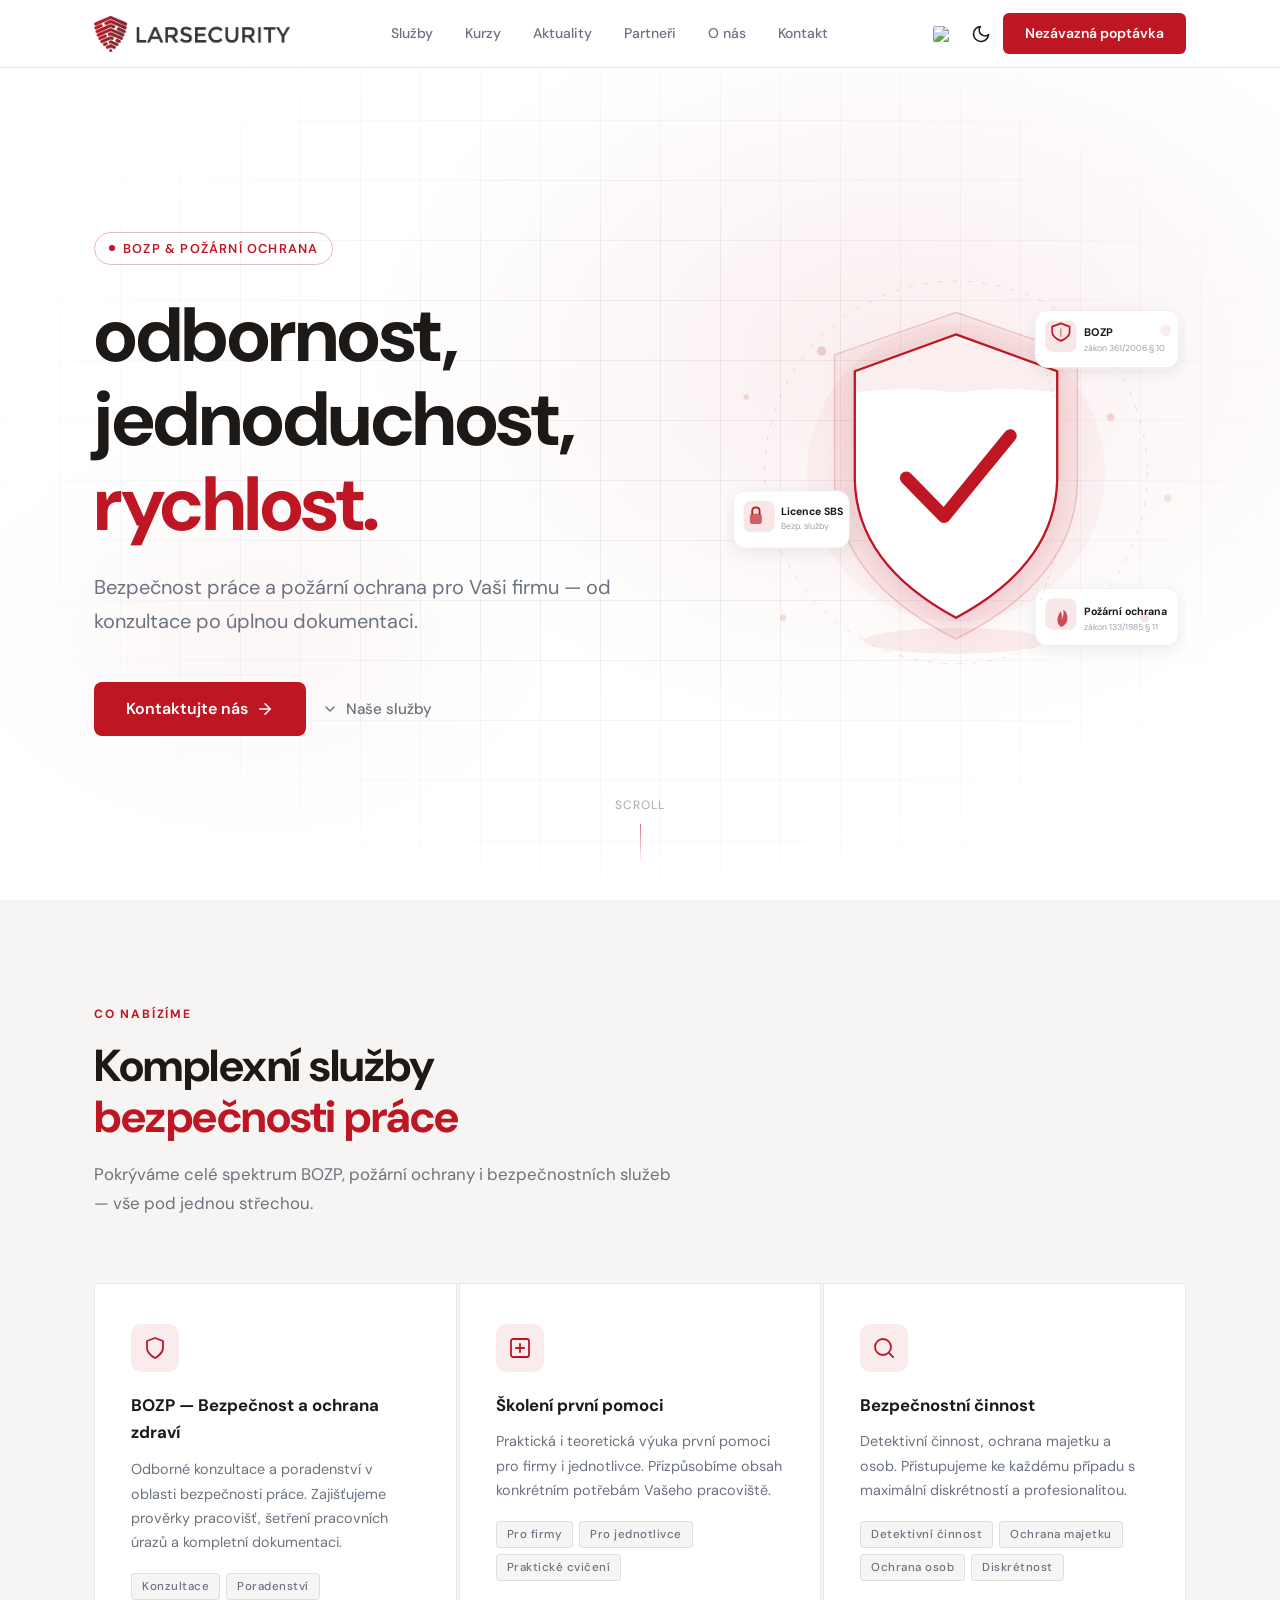
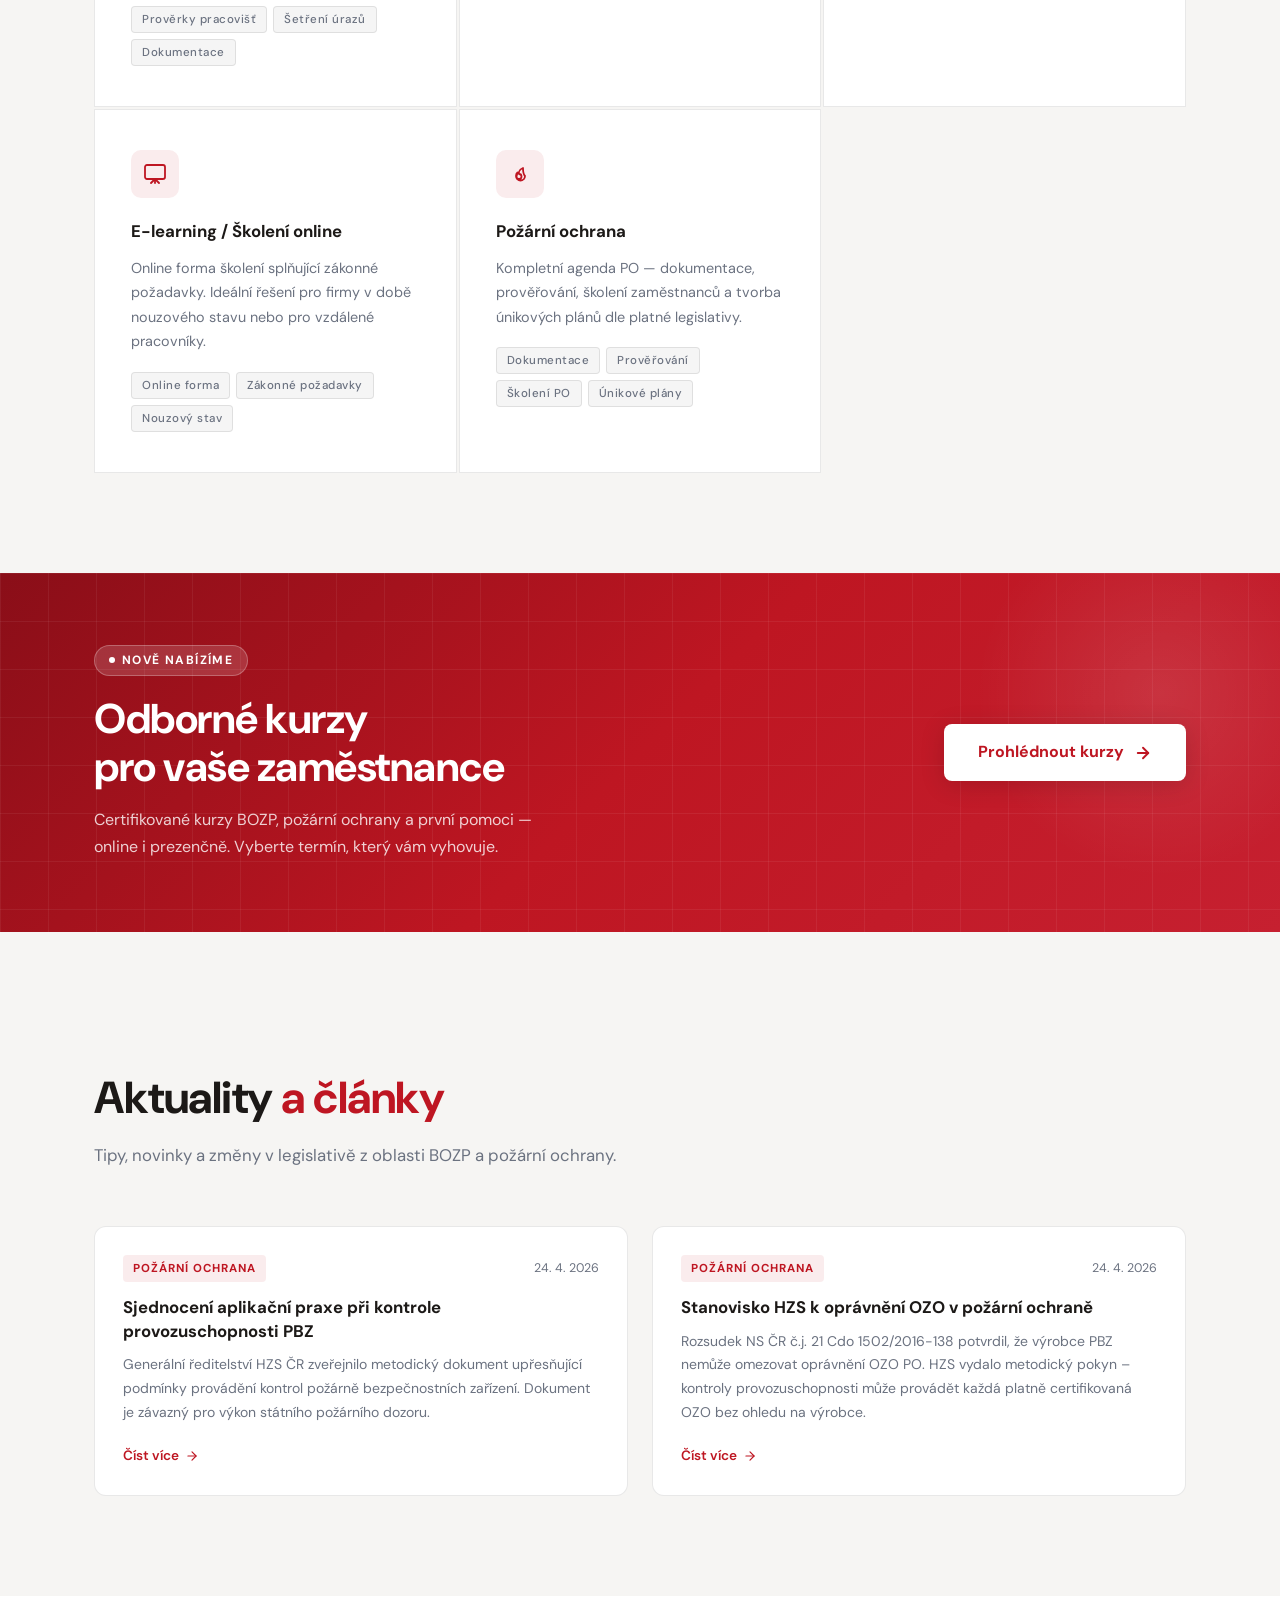
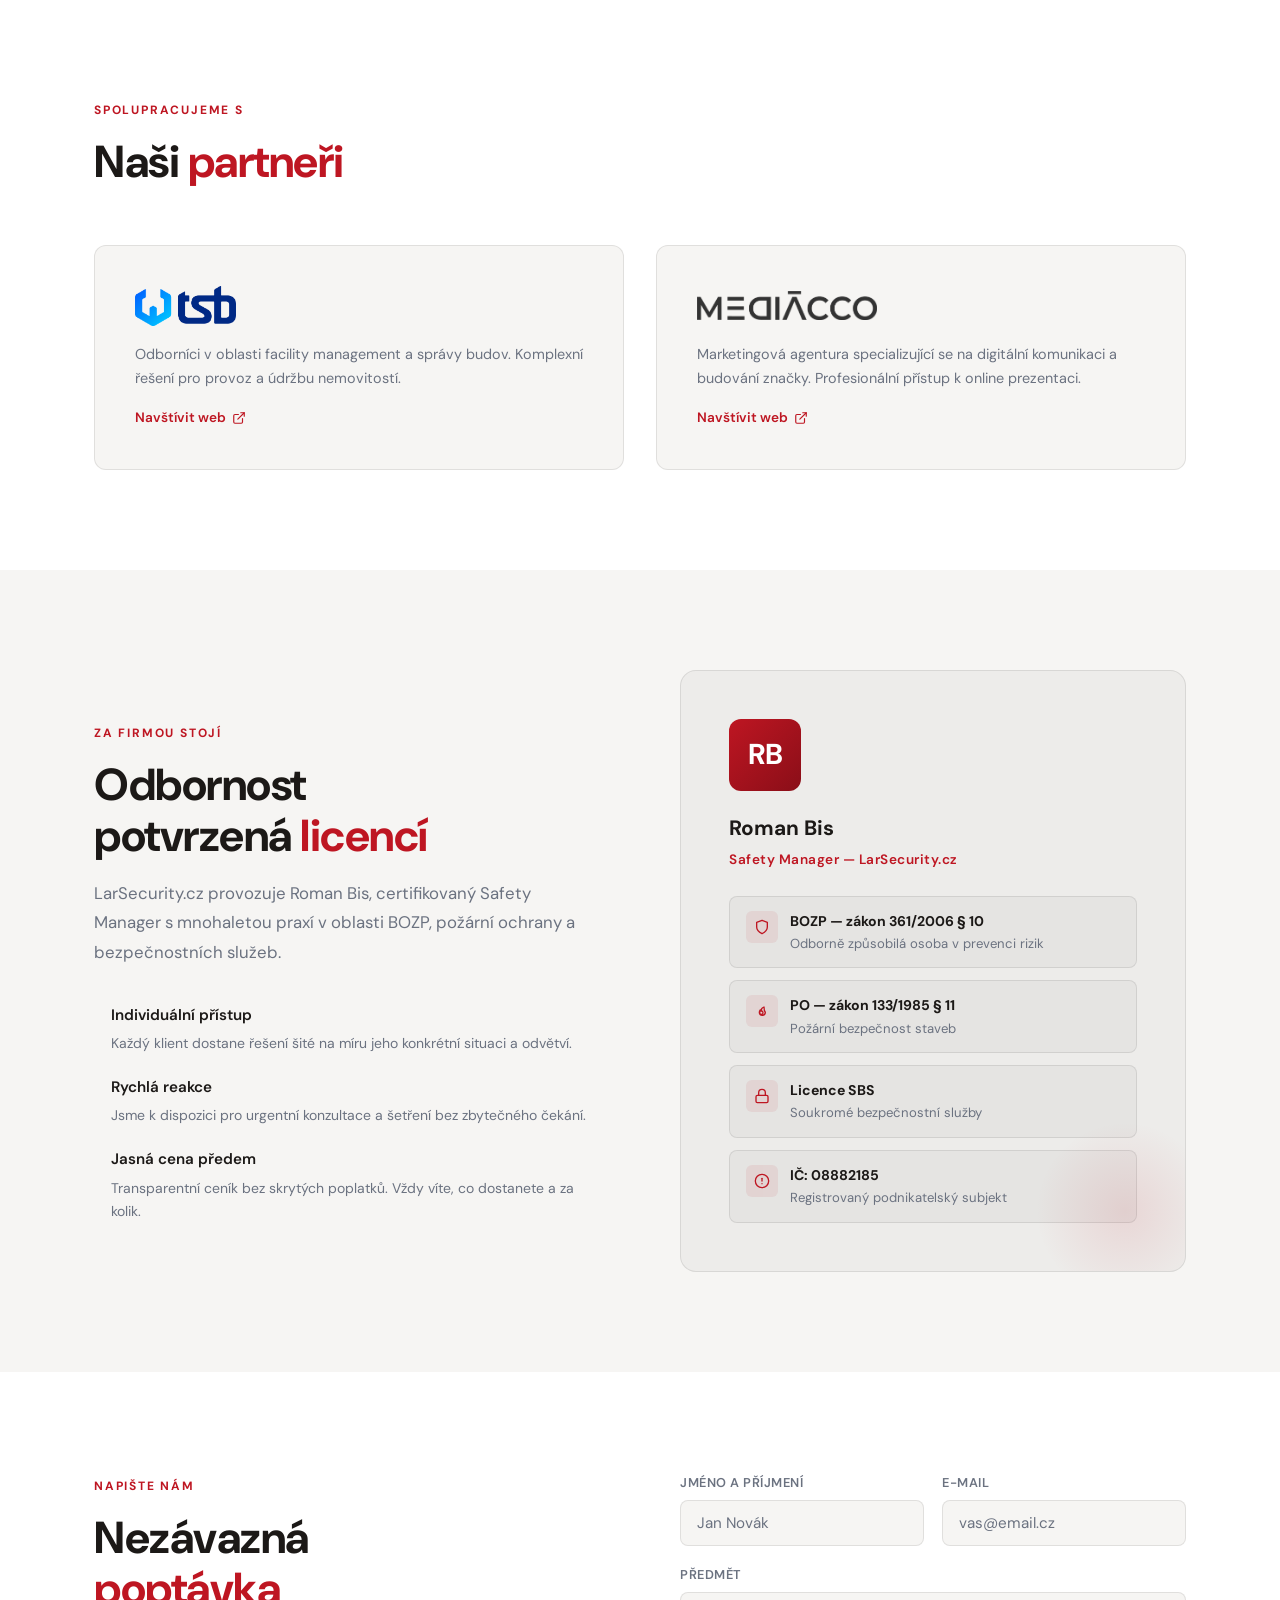
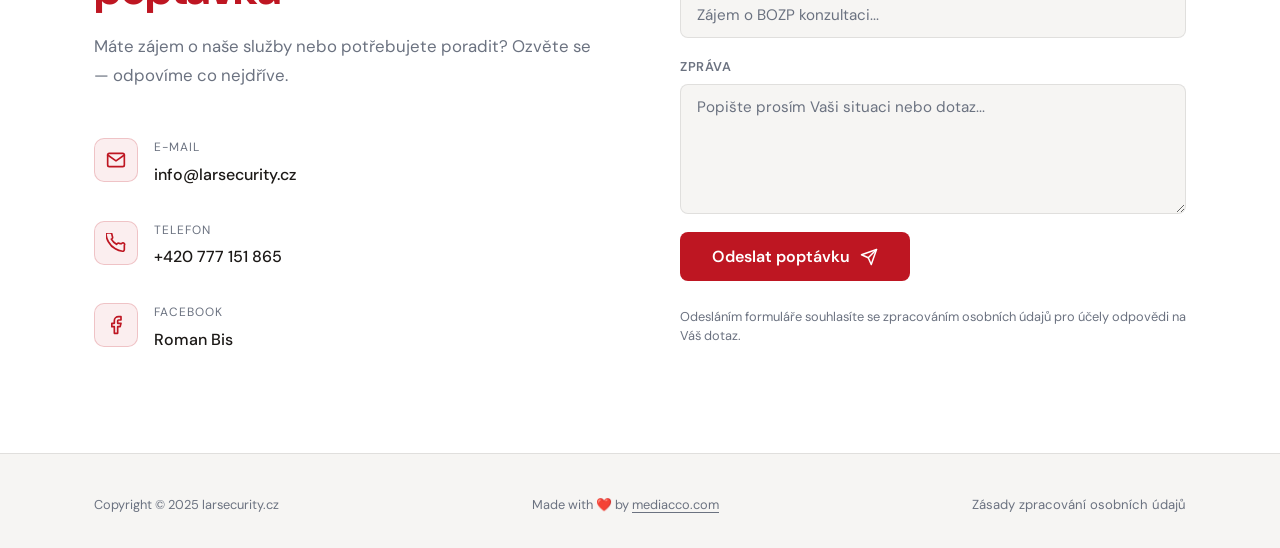
==== commit 03420008: "Rozdělení na .html, .css, .js" ====
--- a/index.html
+++ b/index.html
@@ -8,744 +8,7 @@
   <link rel="preconnect" href="https://fonts.googleapis.com" />
   <link rel="preconnect" href="https://fonts.gstatic.com" crossorigin />
   <link href="https://fonts.googleapis.com/css2?family=DM+Sans:ital,opsz,wght@0,9..40,300;0,9..40,400;0,9..40,500;0,9..40,600;0,9..40,700;1,9..40,300&display=swap" rel="stylesheet" />
-  <style>
-    /* ─── Reset & Base ─── */
-    *, *::before, *::after { box-sizing: border-box; margin: 0; padding: 0; }
-    :root {
-      --bg:        #FFFFFF;
-      --bg2:       #F6F5F3;
-      --bg3:       #EDECEA;
-      --accent:    #BE1622;
-      --accent2:   #D41E2C;
-      --text:      #1C1917;
-      --muted:     #6B7280;
-      --border:    rgba(0,0,0,0.09);
-      --nav-h:     68px;
-      --nav-bg:    rgba(255,255,255,0.88);
-      --nav-bg-scrolled: rgba(255,255,255,0.97);
-    }
-    [data-theme="dark"] {
-      --bg:        #0F1117;
-      --bg2:       #161B27;
-      --bg3:       #1E2535;
-      --text:      #F0EEE9;
-      --muted:     #9CA3AF;
-      --border:    rgba(255,255,255,0.08);
-      --nav-bg:    rgba(15,17,23,0.88);
-      --nav-bg-scrolled: rgba(15,17,23,0.97);
-    }
-    html { scroll-behavior: smooth; font-size: 16px; }
-    body {
-      font-family: 'DM Sans', sans-serif;
-      background: var(--bg);
-      color: var(--text);
-      line-height: 1.65;
-      overflow-x: hidden;
-    }
-    a { color: inherit; text-decoration: none; }
-    img { display: block; max-width: 100%; }
-
-    /* ─── Utility ─── */
-    .container { max-width: 1140px; margin: 0 auto; padding: 0 24px; }
-    .accent { color: var(--accent); }
-    .sr-only { position: absolute; width: 1px; height: 1px; overflow: hidden; clip: rect(0,0,0,0); }
-
-    /* ─── Scroll-reveal ─── */
-    .reveal { opacity: 0; transform: translateY(36px); transition: opacity .7s ease, transform .7s ease; }
-    .reveal.visible { opacity: 1; transform: none; }
-    .reveal-delay-1 { transition-delay: .1s; }
-    .reveal-delay-2 { transition-delay: .2s; }
-    .reveal-delay-3 { transition-delay: .3s; }
-    .reveal-delay-4 { transition-delay: .4s; }
-    .reveal-delay-5 { transition-delay: .5s; }
-
-    /* ─── NAV ─── */
-    nav {
-      position: fixed; top: 0; left: 0; right: 0; z-index: 100;
-      height: var(--nav-h);
-      background: var(--nav-bg);
-      backdrop-filter: blur(14px);
-      border-bottom: 1px solid var(--border);
-      transition: background .3s;
-    }
-    nav.scrolled { background: var(--nav-bg-scrolled); }
-    .nav-inner {
-      height: 100%; display: flex; align-items: center; justify-content: space-between;
-    }
-    .nav-logo {
-      display: flex; align-items: center; gap: 10px;
-    }
-    .nav-logo img { height: 36px; width: auto; display: block; }
-    .nav-logo-badge {
-      font-size: .65rem; font-weight: 500; color: var(--muted);
-      border: 1px solid var(--border); border-radius: 4px; padding: 2px 7px;
-      letter-spacing: .8px; text-transform: uppercase;
-    }
-    .nav-links { display: flex; gap: 32px; list-style: none; }
-    .nav-links a {
-      font-size: .875rem; font-weight: 500; color: var(--muted);
-      transition: color .2s;
-    }
-    .nav-links a:hover { color: var(--text); }
-    .nav-cta {
-      background: var(--accent); color: #fff;
-      padding: 9px 22px; border-radius: 6px;
-      font-size: .875rem; font-weight: 600;
-      transition: background .2s, transform .15s;
-      white-space: nowrap;
-    }
-    .nav-cta:hover { background: var(--accent2); transform: translateY(-1px); }
-
-    /* Hamburger */
-    .nav-hamburger {
-      display: none; flex-direction: column; gap: 5px;
-      cursor: pointer; padding: 6px; border: none; background: none;
-    }
-    .nav-hamburger span {
-      display: block; width: 24px; height: 2px;
-      background: var(--text); border-radius: 2px;
-      transition: transform .3s, opacity .3s;
-    }
-    .nav-hamburger.open span:nth-child(1) { transform: translateY(7px) rotate(45deg); }
-    .nav-hamburger.open span:nth-child(2) { opacity: 0; }
-    .nav-hamburger.open span:nth-child(3) { transform: translateY(-7px) rotate(-45deg); }
-
-    .nav-mobile {
-      display: none; position: fixed; top: var(--nav-h); left: 0; right: 0;
-      background: rgba(255,255,255,0.98); z-index: 99;
-      padding: 24px; flex-direction: column; gap: 0;
-      border-bottom: 1px solid var(--border);
-    }
-    .nav-mobile.open { display: flex; }
-    .nav-mobile a {
-      display: block; padding: 14px 0;
-      font-size: 1rem; font-weight: 500; color: var(--text);
-      border-bottom: 1px solid var(--border);
-    }
-    .nav-mobile a:last-child { border: none; color: var(--accent); font-weight: 600; }
-
-    /* ─── HERO ─── */
-    #hero {
-      min-height: 100vh;
-      display: flex; align-items: center;
-      padding-top: var(--nav-h);
-      position: relative;
-      overflow: hidden;
-      background: var(--bg);
-    }
-    .hero-bg {
-      position: absolute; inset: 0; z-index: 0;
-      background:
-        radial-gradient(ellipse 60% 60% at 70% 40%, rgba(190,22,34,.07) 0%, transparent 70%),
-        radial-gradient(ellipse 40% 40% at 20% 70%, rgba(190,22,34,.04) 0%, transparent 60%);
-    }
-    .hero-grid-lines {
-      position: absolute; inset: 0; z-index: 0;
-      background-image:
-        linear-gradient(rgba(0,0,0,.055) 1px, transparent 1px),
-        linear-gradient(90deg, rgba(0,0,0,.055) 1px, transparent 1px);
-      background-size: 60px 60px;
-      mask-image: radial-gradient(ellipse at 50% 50%, black 30%, transparent 80%);
-    }
-    .hero-layout {
-      position: relative; z-index: 1;
-      display: flex; align-items: center;
-      gap: 48px; width: 100%;
-    }
-    .hero-content {
-      flex: 1; min-width: 0;
-    }
-    .hero-visual {
-      flex-shrink: 0; width: 460px;
-      display: flex; justify-content: center; align-items: center;
-    }
-    .hero-svg {
-      width: 100%; height: auto;
-      animation: heroFloat 6s ease-in-out infinite;
-    }
-    @keyframes heroFloat {
-      0%, 100% { transform: translateY(0); }
-      50% { transform: translateY(-12px); }
-    }
-    @media (max-width: 1100px) { .hero-visual { width: 380px; } }
-    @media (max-width: 900px) {
-      .hero-layout { flex-direction: column; gap: 40px; }
-      .hero-visual { width: 100%; max-width: 380px; margin: 0 auto; }
-      .hero-svg { animation: none; }
-    }
-    .hero-tag {
-      display: inline-flex; align-items: center; gap: 8px;
-      font-size: .8rem; font-weight: 600; letter-spacing: 1.2px;
-      text-transform: uppercase; color: var(--accent);
-      border: 1px solid rgba(190,22,34,.3);
-      padding: 5px 14px; border-radius: 100px;
-      margin-bottom: 28px;
-    }
-    .hero-tag::before {
-      content: ''; display: block; width: 6px; height: 6px;
-      background: var(--accent); border-radius: 50%;
-    }
-    .hero-heading {
-      font-size: clamp(2.4rem, 6vw, 5rem);
-      font-weight: 700; line-height: 1.1;
-      letter-spacing: -1.5px; margin-bottom: 24px;
-    }
-    .hero-heading em { font-style: normal; font-weight: 700; color: var(--text); }
-    .hero-subheading {
-      font-size: clamp(1rem, 2vw, 1.25rem);
-      color: var(--muted); font-weight: 400; max-width: 560px;
-      margin-bottom: 44px; line-height: 1.7;
-    }
-    .hero-actions { display: flex; gap: 16px; flex-wrap: wrap; align-items: center; }
-    .btn-primary {
-      display: inline-flex; align-items: center; gap: 8px;
-      background: var(--accent); color: #fff;
-      padding: 14px 32px; border-radius: 8px;
-      font-size: 1rem; font-weight: 600;
-      transition: background .2s, transform .15s, box-shadow .2s;
-      box-shadow: 0 0 0 0 rgba(190,22,34,0);
-    }
-    .btn-primary:hover {
-      background: var(--accent2); transform: translateY(-2px);
-      box-shadow: 0 8px 32px rgba(190,22,34,.3);
-    }
-    .btn-primary svg { transition: transform .2s; }
-    .btn-primary:hover svg { transform: translateX(3px); }
-    .btn-ghost {
-      display: inline-flex; align-items: center; gap: 8px;
-      color: var(--muted); font-size: .95rem; font-weight: 500;
-      transition: color .2s;
-    }
-    .btn-ghost:hover { color: var(--text); }
-    .hero-scroll-hint {
-      position: absolute; bottom: 36px; left: 50%; transform: translateX(-50%);
-      display: flex; flex-direction: column; align-items: center; gap: 8px;
-      color: var(--muted); font-size: .75rem; letter-spacing: 1px;
-      text-transform: uppercase; opacity: .6;
-    }
-    .scroll-dot {
-      width: 1px; height: 40px;
-      background: linear-gradient(to bottom, var(--accent), transparent);
-      animation: scrollLine 1.5s ease infinite;
-    }
-    @keyframes scrollLine { 0% { opacity:0; transform:scaleY(0) translateY(-10px); } 50%{opacity:1;} 100%{opacity:0;transform:scaleY(1) translateY(10px);} }
-
-    /* ─── Section shared ─── */
-    section { position: relative; }
-    .section-inner { padding: 100px 0; }
-    .section-label {
-      display: inline-block; font-size: .75rem; font-weight: 700;
-      letter-spacing: 1.8px; text-transform: uppercase; color: var(--accent);
-      margin-bottom: 16px;
-    }
-    .section-title {
-      font-size: clamp(1.8rem, 4vw, 2.8rem);
-      font-weight: 700; line-height: 1.15; letter-spacing: -.5px;
-      margin-bottom: 16px;
-    }
-    .section-lead {
-      font-size: 1.05rem; color: var(--muted);
-      max-width: 580px; line-height: 1.75;
-    }
-
-    /* Diagonal clip dividers */
-    .clip-top::before {
-      content: ''; display: block;
-      height: 70px; background: var(--bg);
-      clip-path: polygon(0 0, 100% 100%, 100% 0);
-      position: absolute; top: 0; left: 0; right: 0; z-index: 1;
-    }
-    .clip-bottom::after {
-      content: ''; display: block;
-      height: 70px; background: var(--bg);
-      clip-path: polygon(0 100%, 100% 0, 0 0);
-      position: absolute; bottom: 0; left: 0; right: 0; z-index: 1;
-    }
-
-    /* ─── SLUŽBY ─── */
-    #sluzby { background: var(--bg2); }
-    .sluzby-header { margin-bottom: 64px; }
-    .sluzby-grid {
-      display: grid;
-      grid-template-columns: repeat(auto-fit, minmax(300px, 1fr));
-      gap: 2px;
-    }
-    .sluzba-item {
-      padding: 40px 36px;
-      border: 1px solid var(--border);
-      background: var(--bg);
-      position: relative;
-      overflow: hidden;
-      transition: background .25s, border-color .25s;
-    }
-    .sluzba-item::before {
-      content: ''; position: absolute; top: 0; left: 0; right: 0;
-      height: 3px;
-      background: linear-gradient(90deg, var(--accent), transparent);
-      opacity: 0; transition: opacity .3s;
-    }
-    .sluzba-item:hover { background: var(--bg3); border-color: rgba(190,22,34,.25); }
-    .sluzba-item:hover::before { opacity: 1; }
-    .sluzba-icon {
-      width: 48px; height: 48px; margin-bottom: 20px;
-      display: flex; align-items: center; justify-content: center;
-      background: rgba(190,22,34,.08);
-      border-radius: 10px;
-      color: var(--accent);
-    }
-    .sluzba-icon svg { width: 24px; height: 24px; }
-    .sluzba-name {
-      font-size: 1.05rem; font-weight: 700; margin-bottom: 10px;
-      color: var(--text);
-    }
-    .sluzba-desc {
-      font-size: .9rem; color: var(--muted); line-height: 1.7;
-    }
-    .sluzba-tags {
-      display: flex; flex-wrap: wrap; gap: 6px; margin-top: 18px;
-    }
-    .sluzba-tag {
-      font-size: .72rem; font-weight: 500; letter-spacing: .5px;
-      color: var(--muted); background: rgba(0,0,0,.04);
-      border: 1px solid var(--border);
-      padding: 3px 10px; border-radius: 4px;
-    }
-
-    /* ─── PARTNEŘI ─── */
-    #partneri { background: var(--bg); }
-    .partneri-grid {
-      display: grid; grid-template-columns: repeat(auto-fit, minmax(280px, 1fr));
-      gap: 32px; margin-top: 56px;
-    }
-    .partner-card {
-      padding: 40px;
-      border: 1px solid var(--border);
-      border-radius: 12px;
-      background: var(--bg2);
-      display: flex; flex-direction: column; gap: 16px;
-      transition: border-color .25s, transform .25s;
-    }
-    .partner-card:hover { border-color: rgba(190,22,34,.35); transform: translateY(-4px); }
-    .partner-logo-area {
-      font-size: 1.25rem; font-weight: 700; color: var(--text);
-      letter-spacing: -.3px;
-    }
-    .partner-logo-area span { color: var(--accent); }
-    .partner-logo-area img {
-      height: 40px; width: auto; max-width: 180px;
-      object-fit: contain; object-position: left;
-    }
-    [data-theme="dark"] .partner-logo-area img { filter: brightness(0) invert(1); }
-    .partner-desc { font-size: .9rem; color: var(--muted); line-height: 1.7; }
-    .partner-link {
-      display: inline-flex; align-items: center; gap: 6px;
-      font-size: .85rem; font-weight: 600; color: var(--accent);
-      margin-top: auto;
-      transition: gap .2s;
-    }
-    .partner-link:hover { gap: 10px; }
-    .partner-link svg { width: 14px; height: 14px; }
-
-    /* ─── O NÁS ─── */
-    #onas { background: var(--bg2); }
-    .onas-layout {
-      display: grid; grid-template-columns: 1fr 1fr;
-      gap: 80px; align-items: center;
-    }
-    .onas-visual {
-      position: relative;
-    }
-    .onas-card {
-      background: var(--bg3);
-      border: 1px solid var(--border);
-      border-radius: 16px;
-      padding: 48px;
-      position: relative;
-      overflow: hidden;
-    }
-    .onas-card::after {
-      content: '';
-      position: absolute; bottom: -30px; right: -30px;
-      width: 180px; height: 180px;
-      background: radial-gradient(circle, rgba(190,22,34,.1) 0%, transparent 70%);
-      pointer-events: none;
-    }
-    .onas-avatar {
-      width: 72px; height: 72px; border-radius: 12px;
-      background: linear-gradient(135deg, var(--accent), #8a0e18);
-      display: flex; align-items: center; justify-content: center;
-      font-size: 1.8rem; font-weight: 700; color: #fff;
-      margin-bottom: 20px; letter-spacing: -1px;
-    }
-    .onas-name { font-size: 1.3rem; font-weight: 700; margin-bottom: 4px; }
-    .onas-role { font-size: .85rem; color: var(--accent); font-weight: 600; letter-spacing: .5px; margin-bottom: 24px; }
-    .onas-badges { display: flex; flex-direction: column; gap: 12px; }
-    .onas-badge {
-      display: flex; gap: 12px; align-items: flex-start;
-      padding: 14px 16px;
-      background: rgba(0,0,0,.03);
-      border-radius: 8px;
-      border: 1px solid var(--border);
-      text-decoration: none; color: inherit;
-      transition: border-color .2s, background .2s;
-    }
-    a.onas-badge:hover {
-      border-color: var(--accent);
-      background: rgba(190,22,34,.04);
-    }
-    .onas-badge-icon {
-      width: 32px; height: 32px; flex-shrink: 0;
-      background: rgba(190,22,34,.08);
-      border-radius: 6px;
-      display: flex; align-items: center; justify-content: center;
-      color: var(--accent);
-    }
-    .onas-badge-icon svg { width: 16px; height: 16px; }
-    .onas-badge-text { font-size: .82rem; color: var(--muted); line-height: 1.5; }
-    .onas-badge-text strong { display: block; color: var(--text); font-size: .88rem; margin-bottom: 2px; }
-    .onas-text .section-lead { max-width: 100%; }
-    .onas-features { display: flex; flex-direction: column; gap: 20px; margin-top: 36px; }
-    .onas-feature {
-      display: flex; gap: 14px; align-items: flex-start;
-    }
-    .onas-feature-line {
-      width: 3px; height: 100%; background: var(--accent);
-      border-radius: 3px; flex-shrink: 0; margin-top: 4px;
-    }
-    .onas-feature-inner h4 { font-size: .95rem; font-weight: 600; margin-bottom: 4px; }
-    .onas-feature-inner p { font-size: .875rem; color: var(--muted); }
-
-    /* ─── KONTAKT ─── */
-    #kontakt { background: var(--bg); }
-    .kontakt-layout {
-      display: grid; grid-template-columns: 1fr 1fr;
-      gap: 80px; align-items: start;
-    }
-    .kontakt-info { display: flex; flex-direction: column; gap: 32px; }
-    .kontakt-info-item { display: flex; gap: 16px; align-items: flex-start; }
-    .kontakt-info-icon {
-      width: 44px; height: 44px; flex-shrink: 0;
-      background: rgba(190,22,34,.07);
-      border: 1px solid rgba(190,22,34,.2);
-      border-radius: 10px;
-      display: flex; align-items: center; justify-content: center;
-      color: var(--accent);
-    }
-    .kontakt-info-icon svg { width: 20px; height: 20px; }
-    .kontakt-info-label { font-size: .75rem; color: var(--muted); text-transform: uppercase; letter-spacing: 1px; margin-bottom: 4px; }
-    .kontakt-info-value { font-size: 1rem; font-weight: 500; }
-    .kontakt-info-value a { transition: color .2s; }
-    .kontakt-info-value a:hover { color: var(--accent); }
-
-    /* Form */
-    .kontakt-form { display: flex; flex-direction: column; gap: 18px; }
-    .form-row { display: grid; grid-template-columns: 1fr 1fr; gap: 18px; }
-    .form-group { display: flex; flex-direction: column; gap: 7px; }
-    .form-group label { font-size: .8rem; font-weight: 600; color: var(--muted); letter-spacing: .5px; text-transform: uppercase; }
-    .form-group input,
-    .form-group textarea {
-      background: var(--bg2);
-      border: 1px solid var(--border);
-      border-radius: 8px;
-      padding: 12px 16px;
-      color: var(--text);
-      font-family: inherit; font-size: .95rem;
-      transition: border-color .2s, box-shadow .2s;
-      resize: vertical;
-    }
-    .form-group input::placeholder,
-    .form-group textarea::placeholder { color: var(--muted); }
-    .form-group input:focus,
-    .form-group textarea:focus {
-      outline: none;
-      border-color: var(--accent);
-      box-shadow: 0 0 0 3px rgba(190,22,34,.1);
-    }
-    .form-group textarea { min-height: 130px; }
-    .form-submit {
-      background: var(--accent); color: #fff;
-      padding: 14px 32px; border-radius: 8px;
-      font-size: 1rem; font-weight: 600; font-family: inherit;
-      border: none; cursor: pointer;
-      display: inline-flex; align-items: center; gap: 10px;
-      transition: background .2s, transform .15s, box-shadow .2s;
-      align-self: flex-start;
-    }
-    .form-submit:hover {
-      background: var(--accent2); transform: translateY(-2px);
-      box-shadow: 0 8px 24px rgba(190,22,34,.25);
-    }
-    .form-submit svg { width: 18px; height: 18px; transition: transform .2s; }
-    .form-submit:hover svg { transform: translateX(3px); }
-    .form-notice { font-size: .8rem; color: var(--muted); margin-top: 8px; line-height: 1.5; }
-
-    /* Toast */
-    #toast {
-      position: fixed; bottom: 32px; left: 50%; transform: translateX(-50%) translateY(80px);
-      background: var(--bg); border: 1px solid rgba(190,22,34,.35);
-      color: var(--text); padding: 14px 28px; border-radius: 10px;
-      font-size: .9rem; font-weight: 500;
-      box-shadow: 0 12px 40px rgba(0,0,0,.12);
-      z-index: 1000; transition: transform .4s cubic-bezier(.34,1.56,.64,1), opacity .4s;
-      opacity: 0; pointer-events: none;
-      display: flex; align-items: center; gap: 10px;
-    }
-    #toast.show { transform: translateX(-50%) translateY(0); opacity: 1; }
-    #toast svg { color: var(--accent); }
-
-    /* ─── FOOTER ─── */
-    footer {
-      background: var(--bg2);
-      border-top: 1px solid var(--border);
-      padding: 40px 0 32px;
-    }
-    .footer-inner {
-      display: flex; align-items: center; justify-content: space-between;
-      flex-wrap: wrap; gap: 16px 32px;
-    }
-    .footer-brand img { height: 28px; width: auto; display: block; opacity: .85; }
-    .footer-meta { font-size: .78rem; color: var(--muted); margin-top: 4px; }
-    .footer-links { display: flex; gap: 24px; flex-wrap: wrap; }
-    .footer-links a { font-size: .82rem; color: var(--muted); transition: color .2s; }
-    .footer-links a:hover { color: var(--text); }
-    .footer-divider { width: 1px; height: 16px; background: var(--border); }
-    .footer-copy { font-size: .8rem; color: var(--muted); }
-
-    /* ─── Kurzy banner ─── */
-    #kurzy-banner {
-      background: linear-gradient(135deg, #8a0e18 0%, var(--accent) 50%, #c62030 100%);
-      position: relative; overflow: hidden;
-    }
-    #kurzy-banner::before {
-      content: '';
-      position: absolute; inset: 0;
-      background-image:
-        linear-gradient(rgba(255,255,255,.06) 1px, transparent 1px),
-        linear-gradient(90deg, rgba(255,255,255,.06) 1px, transparent 1px);
-      background-size: 48px 48px;
-    }
-    #kurzy-banner::after {
-      content: '';
-      position: absolute; top: -80px; right: -80px;
-      width: 400px; height: 400px;
-      background: radial-gradient(circle, rgba(255,255,255,.1) 0%, transparent 65%);
-      pointer-events: none;
-    }
-    .kurzy-inner {
-      position: relative; z-index: 1;
-      padding: 72px 0;
-      display: flex; align-items: center;
-      justify-content: space-between; gap: 48px;
-      flex-wrap: wrap;
-    }
-    .kurzy-badge {
-      display: inline-flex; align-items: center; gap: 7px;
-      background: rgba(255,255,255,.15);
-      border: 1px solid rgba(255,255,255,.25);
-      color: #fff; font-size: .75rem; font-weight: 700;
-      letter-spacing: 1.4px; text-transform: uppercase;
-      padding: 5px 14px; border-radius: 100px;
-      margin-bottom: 20px;
-    }
-    .kurzy-badge::before {
-      content: ''; width: 6px; height: 6px;
-      background: #fff; border-radius: 50%;
-    }
-    .kurzy-heading {
-      font-size: clamp(1.7rem, 4vw, 2.6rem);
-      font-weight: 700; line-height: 1.15;
-      letter-spacing: -.5px; color: #fff;
-      margin-bottom: 14px;
-    }
-    .kurzy-sub {
-      font-size: 1rem; color: rgba(255,255,255,.8);
-      max-width: 480px; line-height: 1.7;
-    }
-    .kurzy-cta {
-      display: inline-flex; align-items: center; gap: 10px;
-      background: #fff; color: var(--accent);
-      padding: 15px 34px; border-radius: 8px;
-      font-size: 1rem; font-weight: 700;
-      white-space: nowrap; flex-shrink: 0;
-      transition: transform .2s, box-shadow .2s;
-      box-shadow: 0 4px 24px rgba(0,0,0,.15);
-    }
-    .kurzy-cta:hover { transform: translateY(-2px); box-shadow: 0 10px 36px rgba(0,0,0,.25); }
-    .kurzy-cta svg { transition: transform .2s; }
-    .kurzy-cta:hover svg { transform: translateX(4px); }
-    @media (max-width: 768px) {
-      .kurzy-inner { flex-direction: column; align-items: flex-start; gap: 32px; }
-    }
-
-    /* ─── Aktuality ─── */
-    #aktuality { background: var(--bg2); }
-    .aktuality-grid {
-      display: grid;
-      grid-template-columns: repeat(auto-fit, minmax(300px, 1fr));
-      gap: 24px; margin-top: 56px;
-    }
-    .clanek-card {
-      background: var(--bg);
-      border: 1px solid var(--border);
-      border-radius: 12px;
-      overflow: hidden;
-      display: flex; flex-direction: column;
-      transition: transform .25s, border-color .25s, box-shadow .25s;
-    }
-    .clanek-card:hover {
-      transform: translateY(-4px);
-      border-color: rgba(190,22,34,.3);
-      box-shadow: 0 12px 36px rgba(0,0,0,.08);
-    }
-    .clanek-header {
-      padding: 28px 28px 0;
-      display: flex; align-items: center; justify-content: space-between;
-      margin-bottom: 14px;
-    }
-    .clanek-kategorie {
-      font-size: .72rem; font-weight: 700; letter-spacing: 1px;
-      text-transform: uppercase; color: var(--accent);
-      background: rgba(190,22,34,.08);
-      padding: 4px 10px; border-radius: 4px;
-    }
-    .clanek-datum {
-      font-size: .78rem; color: var(--muted);
-    }
-    .clanek-body { padding: 0 28px 28px; flex: 1; display: flex; flex-direction: column; }
-    .clanek-title {
-      font-size: 1.05rem; font-weight: 700;
-      line-height: 1.4; margin-bottom: 10px; color: var(--text);
-    }
-    .clanek-perex {
-      font-size: .875rem; color: var(--muted);
-      line-height: 1.7; flex: 1;
-    }
-    .clanek-link {
-      display: inline-flex; align-items: center; gap: 6px;
-      font-size: .85rem; font-weight: 600; color: var(--accent);
-      margin-top: 20px; transition: gap .2s;
-    }
-    .clanek-link:hover { gap: 10px; }
-    .clanek-link svg { width: 14px; height: 14px; }
-
-    /* ─── Theme toggle ─── */
-    .theme-toggle {
-      background: none; border: none;
-      color: var(--text);
-      cursor: pointer;
-      display: flex; align-items: center; justify-content: center;
-      padding: 4px;
-      transition: opacity .2s, transform .15s;
-      flex-shrink: 0;
-    }
-    .theme-toggle:hover { opacity: .6; transform: translateY(-1px); }
-    .theme-toggle svg { width: 20px; height: 20px; }
-    .icon-sun { display: none; }
-    .icon-moon { display: block; }
-    [data-theme="dark"] .icon-sun { display: block; }
-    [data-theme="dark"] .icon-moon { display: none; }
-
-    /* Dark mode — form inputs */
-    [data-theme="dark"] .form-group input,
-    [data-theme="dark"] .form-group textarea {
-      background: var(--bg3);
-      color: var(--text);
-    }
-    /* Dark mode — sluzba cards */
-    [data-theme="dark"] .sluzba-item { background: var(--bg2); }
-    [data-theme="dark"] .sluzba-item:hover { background: var(--bg3); }
-    /* Dark mode — partner cards */
-    [data-theme="dark"] .partner-card { background: var(--bg3); }
-    /* Dark mode — onas card */
-    [data-theme="dark"] .onas-card { background: var(--bg3); }
-    /* Dark mode — logo invert */
-    [data-theme="dark"] .nav-logo img,
-    [data-theme="dark"] .footer-brand img { filter: brightness(0) invert(1); }
-    /* Dark mode — hero grid */
-    [data-theme="dark"] .hero-grid-lines {
-      background-image:
-        linear-gradient(rgba(255,255,255,.04) 1px, transparent 1px),
-        linear-gradient(90deg, rgba(255,255,255,.04) 1px, transparent 1px);
-    }
-    /* Dark mode — toast */
-    [data-theme="dark"] #toast { background: var(--bg2); }
-    /* Dark mode — footer */
-    [data-theme="dark"] footer { background: var(--bg2); }
-    /* Dark mode — clip dividers */
-    [data-theme="dark"] .clip-top::before { background: var(--bg); }
-    [data-theme="dark"] .clip-bottom::after { background: var(--bg); }
-
-    /* ─── Responsive ─── */
-    @media (max-width: 900px) {
-      .onas-layout,
-      .kontakt-layout { grid-template-columns: 1fr; gap: 48px; }
-      .onas-visual { order: -1; }
-    }
-    @media (max-width: 768px) {
-      .nav-links, .nav-cta { display: none; }
-      .nav-hamburger { display: flex; }
-      .nav-inner { gap: 8px; }
-      .section-inner { padding: 72px 0; }
-      .sluzby-grid { grid-template-columns: 1fr; }
-      .form-row { grid-template-columns: 1fr; }
-      .footer-inner { flex-direction: column; align-items: center; text-align: center; }
-    }
-    @media (max-width: 480px) {
-      .hero-heading { letter-spacing: -1px; }
-      .onas-card { padding: 32px; }
-    }
-
-    /* ─── Lang switcher ─── */
-    .lang-switcher { position: relative; }
-    .flag-img {
-      width: 22px; height: 16px;
-      border-radius: 2px; display: inline-block;
-      object-fit: cover; vertical-align: middle;
-    }
-    .lang-current {
-      display: flex; align-items: center;
-      background: none; border: none;
-      padding: 4px; cursor: pointer;
-      line-height: 1;
-      transition: opacity .2s, transform .15s;
-    }
-    .lang-current:hover { opacity: .6; transform: translateY(-1px); }
-    .lang-dropdown {
-      display: none; position: absolute; top: calc(100% + 8px); right: 0;
-      background: var(--bg); border: 1px solid var(--border);
-      border-radius: 10px; box-shadow: 0 8px 28px rgba(0,0,0,.12);
-      overflow: hidden; min-width: 80px; z-index: 200;
-    }
-    .lang-switcher.open .lang-dropdown { display: block; }
-    .lang-opt {
-      display: flex; align-items: center; gap: 8px;
-      width: 100%; padding: 9px 14px;
-      font-size: .78rem; font-weight: 600; letter-spacing: .5px;
-      color: var(--muted); background: none; border: none;
-      cursor: pointer; text-align: left;
-      transition: background .15s, color .15s;
-    }
-    .lang-opt:hover { background: var(--bg2); color: var(--text); }
-    .lang-opt.active { color: var(--accent); }
-
-    /* ─── Aktuality loading skeleton ─── */
-    .aktuality-loading {
-      grid-column: 1 / -1;
-      display: flex; gap: 24px;
-    }
-    .aktuality-loading::before,
-    .aktuality-loading::after {
-      content: '';
-      flex: 1; height: 180px;
-      background: var(--bg2);
-      border-radius: 12px;
-      animation: shimmer 1.4s infinite;
-    }
-    @keyframes shimmer {
-      0%, 100% { opacity: .6; }
-      50% { opacity: 1; }
-    }
-  </style>
+  <link rel="stylesheet" href="style.css" />
 </head>
 <body>
 
@@ -832,73 +95,39 @@
             <feDropShadow dx="0" dy="8" stdDeviation="18" flood-color="#BE1622" flood-opacity="0.15"/>
           </filter>
         </defs>
-
-        <!-- Outer dashed ring -->
         <circle cx="250" cy="232" r="208" stroke="#BE1622" stroke-width="1" stroke-dasharray="5 11" opacity="0.15"/>
-
-        <!-- Inner soft fill ring -->
         <circle cx="250" cy="232" r="162" fill="#BE1622" fill-opacity="0.03"/>
-
-        <!-- Shield ground shadow -->
         <ellipse cx="250" cy="415" rx="100" ry="14" fill="#BE1622" opacity="0.07"/>
-
-        <!-- Shield outer halo -->
-        <path d="M250 58 L382 104 L382 242 Q380 348 250 413 Q120 348 118 242 L118 104 Z"
-              fill="#BE1622" fill-opacity="0.05" stroke="#BE1622" stroke-width="1.5" stroke-opacity="0.2"/>
-
-        <!-- Shield body -->
-        <path d="M250 82 L360 122 L360 240 Q358 332 250 390 Q142 332 140 240 L140 122 Z"
-              fill="white" stroke="#BE1622" stroke-width="2.5" filter="url(#shieldGlow)"/>
-
-        <!-- Shield inner accent band (top) -->
-        <path d="M250 82 L360 122 L360 145 Q305 138 250 145 Q195 138 140 145 L140 122 Z"
-              fill="#BE1622" fill-opacity="0.07"/>
-
-        <!-- Large checkmark -->
-        <polyline points="196,238 237,280 309,192"
-                  stroke="#BE1622" stroke-width="14" stroke-linecap="round" stroke-linejoin="round"/>
-
-        <!-- ── Badge: BOZP (top-right) ── -->
+        <path d="M250 58 L382 104 L382 242 Q380 348 250 413 Q120 348 118 242 L118 104 Z" fill="#BE1622" fill-opacity="0.05" stroke="#BE1622" stroke-width="1.5" stroke-opacity="0.2"/>
+        <path d="M250 82 L360 122 L360 240 Q358 332 250 390 Q142 332 140 240 L140 122 Z" fill="white" stroke="#BE1622" stroke-width="2.5" filter="url(#shieldGlow)"/>
+        <path d="M250 82 L360 122 L360 145 Q305 138 250 145 Q195 138 140 145 L140 122 Z" fill="#BE1622" fill-opacity="0.07"/>
+        <polyline points="196,238 237,280 309,192" stroke="#BE1622" stroke-width="14" stroke-linecap="round" stroke-linejoin="round"/>
         <g filter="url(#cardShadow)">
           <rect x="336" y="56" width="156" height="62" rx="13" fill="white" stroke="#EEE" stroke-width="1"/>
         </g>
         <rect x="347" y="67" width="34" height="34" rx="8" fill="#BE1622" fill-opacity="0.1"/>
-        <!-- shield mini -->
-        <path d="M364 70 L373.5 73.5 L373.5 79 Q373.5 85 364 89 Q354.5 85 354.5 79 L354.5 73.5 Z"
-              fill="none" stroke="#BE1622" stroke-width="1.8" stroke-linejoin="round"/>
+        <path d="M364 70 L373.5 73.5 L373.5 79 Q373.5 85 364 89 Q354.5 85 354.5 79 L354.5 73.5 Z" fill="none" stroke="#BE1622" stroke-width="1.8" stroke-linejoin="round"/>
         <line x1="364" y1="76" x2="364" y2="84" stroke="#BE1622" stroke-width="1.5" stroke-linecap="round" opacity="0.5"/>
         <text x="389" y="84" font-family="DM Sans,system-ui,sans-serif" font-weight="700" font-size="12" fill="#1C1917">BOZP</text>
         <text x="389" y="100" font-family="DM Sans,system-ui,sans-serif" font-size="9.5" fill="#9CA3AF">zákon 361/2006 § 10</text>
-
-        <!-- ── Badge: Požární ochrana (bottom-right) ── -->
         <g filter="url(#cardShadow)">
           <rect x="336" y="358" width="156" height="62" rx="13" fill="white" stroke="#EEE" stroke-width="1"/>
         </g>
         <rect x="347" y="369" width="34" height="34" rx="8" fill="#BE1622" fill-opacity="0.1"/>
-        <!-- flame -->
-        <path d="M364 400 Q359 396 360.5 390 Q362 385 364 383 Q366 388 364.5 392 Q368 387 366.5 381 Q372 385 371 392 Q370 398 364 400Z"
-              fill="#BE1622" opacity="0.75"/>
+        <path d="M364 400 Q359 396 360.5 390 Q362 385 364 383 Q366 388 364.5 392 Q368 387 366.5 381 Q372 385 371 392 Q370 398 364 400Z" fill="#BE1622" opacity="0.75"/>
         <text x="389" y="387" font-family="DM Sans,system-ui,sans-serif" font-weight="700" font-size="11.5" fill="#1C1917">Požární ochrana</text>
         <text x="389" y="403" font-family="DM Sans,system-ui,sans-serif" font-size="9.5" fill="#9CA3AF">zákon 133/1985 § 11</text>
-
-        <!-- ── Badge: Licence SBS (left) ── -->
         <g filter="url(#cardShadow)">
           <rect x="8" y="252" width="126" height="62" rx="13" fill="white" stroke="#EEE" stroke-width="1"/>
         </g>
         <rect x="19" y="263" width="34" height="34" rx="8" fill="#BE1622" fill-opacity="0.1"/>
-        <!-- lock -->
         <rect x="26" y="277" width="13" height="11" rx="2.5" fill="#BE1622" opacity="0.65"/>
-        <path d="M28.5 277 L28.5 274 Q28.5 270 32.5 270 Q36.5 270 36.5 274 L36.5 277"
-              stroke="#BE1622" stroke-width="2" stroke-linecap="round" fill="none"/>
+        <path d="M28.5 277 L28.5 274 Q28.5 270 32.5 270 Q36.5 270 36.5 274 L36.5 277" stroke="#BE1622" stroke-width="2" stroke-linecap="round" fill="none"/>
         <text x="60" y="278" font-family="DM Sans,system-ui,sans-serif" font-weight="700" font-size="11.5" fill="#1C1917">Licence SBS</text>
         <text x="60" y="294" font-family="DM Sans,system-ui,sans-serif" font-size="9.5" fill="#9CA3AF">Bezp. služby</text>
-
-        <!-- Subtle connector lines -->
         <line x1="360" y1="158" x2="342" y2="105" stroke="#BE1622" stroke-width="1" stroke-dasharray="3 5" opacity="0.18"/>
         <line x1="358" y1="322" x2="342" y2="372" stroke="#BE1622" stroke-width="1" stroke-dasharray="3 5" opacity="0.18"/>
         <line x1="140" y1="276" x2="134" y2="280" stroke="#BE1622" stroke-width="1" stroke-dasharray="3 5" opacity="0.18"/>
-
-        <!-- Decorative dots -->
         <circle cx="104" cy="100" r="5" fill="#BE1622" opacity="0.18"/>
         <circle cx="418" cy="172" r="4" fill="#BE1622" opacity="0.16"/>
         <circle cx="455" cy="390" r="5" fill="#BE1622" opacity="0.12"/>
@@ -925,8 +154,6 @@
         <p class="section-lead reveal reveal-delay-2" data-i18n="sluzby_lead">Pokrýváme celé spektrum BOZP, požární ochrany i bezpečnostních služeb — vše pod jednou střechou.</p>
       </div>
       <div class="sluzby-grid">
-
-        <!-- BOZP -->
         <div class="sluzba-item reveal reveal-delay-1">
           <div class="sluzba-icon">
             <svg viewBox="0 0 24 24" fill="none" stroke="currentColor" stroke-width="1.8" stroke-linecap="round" stroke-linejoin="round"><path d="M12 22s8-4 8-10V5l-8-3-8 3v7c0 6 8 10 8 10z"/></svg>
@@ -941,8 +168,6 @@
             <span class="sluzba-tag" data-i18n="s1_t5">Dokumentace</span>
           </div>
         </div>
-
-        <!-- První pomoc -->
         <div class="sluzba-item reveal reveal-delay-2">
           <div class="sluzba-icon">
             <svg viewBox="0 0 24 24" fill="none" stroke="currentColor" stroke-width="1.8" stroke-linecap="round" stroke-linejoin="round"><rect x="3" y="3" width="18" height="18" rx="2"/><line x1="12" y1="8" x2="12" y2="16"/><line x1="8" y1="12" x2="16" y2="12"/></svg>
@@ -955,8 +180,6 @@
             <span class="sluzba-tag" data-i18n="s2_t3">Praktické cvičení</span>
           </div>
         </div>
-
-        <!-- Bezpečnostní činnost -->
         <div class="sluzba-item reveal reveal-delay-3">
           <div class="sluzba-icon">
             <svg viewBox="0 0 24 24" fill="none" stroke="currentColor" stroke-width="1.8" stroke-linecap="round" stroke-linejoin="round"><circle cx="11" cy="11" r="8"/><line x1="21" y1="21" x2="16.65" y2="16.65"/></svg>
@@ -970,8 +193,6 @@
             <span class="sluzba-tag" data-i18n="s3_t4">Diskrétnost</span>
           </div>
         </div>
-
-        <!-- E-learning -->
         <div class="sluzba-item reveal reveal-delay-1">
           <div class="sluzba-icon">
             <svg viewBox="0 0 24 24" fill="none" stroke="currentColor" stroke-width="1.8" stroke-linecap="round" stroke-linejoin="round"><rect x="2" y="3" width="20" height="14" rx="2"/><polyline points="8 21 12 17 16 21"/><line x1="12" y1="17" x2="12" y2="21"/></svg>
@@ -984,8 +205,6 @@
             <span class="sluzba-tag" data-i18n="s4_t3">Nouzový stav</span>
           </div>
         </div>
-
-        <!-- Požární ochrana -->
         <div class="sluzba-item reveal reveal-delay-2">
           <div class="sluzba-icon">
             <svg viewBox="0 0 24 24" fill="none" stroke="currentColor" stroke-width="1.8" stroke-linecap="round" stroke-linejoin="round"><path d="M8.5 14.5A2.5 2.5 0 0011 17c1.38 0 2.5-1.12 2.5-2.5s-1.12-2.5-2.5-2.5c0 0-1-4 4-6 0 6 2 8 2 8a4.5 4.5 0 01-9 0c0-1.38.56-2.63 1.5-3.5z"/></svg>
@@ -999,7 +218,6 @@
             <span class="sluzba-tag" data-i18n="s5_t4">Únikové plány</span>
           </div>
         </div>
-
       </div>
     </div>
   </div>
@@ -1027,7 +245,7 @@
       <span class="section-label reveal" data-i18n="akt_label">Co je nového</span>
       <h2 class="section-title reveal reveal-delay-1" data-i18n-html="akt_title">Aktuality <span class="accent">a články</span></h2>
       <p class="section-lead reveal reveal-delay-2" data-i18n="akt_lead">Tipy, novinky a změny v legislativě z oblasti BOZP a požární ochrany.</p>
-            <div class="aktuality-grid" id="aktualityGrid">
+      <div class="aktuality-grid" id="aktualityGrid">
         <div class="aktuality-loading" aria-live="polite"></div>
       </div>
     </div>
@@ -1241,362 +459,6 @@
   <span data-i18n="toast_msg">Zpráva odeslána — ozveme se co nejdříve!</span>
 </div>
 
-<script>
-  /* ── Translations ── */
-  const i18n = {
-    cz: {
-      nav_sluzby:'Služby', nav_kurzy:'Kurzy', nav_aktuality:'Aktuality', nav_partneri:'Partneři', nav_onas:'O nás', nav_kontakt:'Kontakt', nav_cta:'Nezávazná poptávka', nav_cta_arrow:'Nezávazná poptávka →',
-      hero_tag:'BOZP & Požární ochrana',
-      hero_h1:'odbornost,<br>jednoduchost,<br><span class="accent">rychlost.</span>',
-      hero_sub:'Bezpečnost práce a požární ochrana pro Vaši firmu — od konzultace po úplnou dokumentaci.',
-      hero_btn_contact:'Kontaktujte nás', hero_btn_services:'Naše služby',
-      sluzby_label:'Co nabízíme', sluzby_title:'Komplexní služby<br><span class="accent">bezpečnosti práce</span>',
-      sluzby_lead:'Pokrýváme celé spektrum BOZP, požární ochrany i bezpečnostních služeb — vše pod jednou střechou.',
-      s1_name:'BOZP — Bezpečnost a ochrana zdraví', s1_desc:'Odborné konzultace a poradenství v oblasti bezpečnosti práce. Zajišťujeme prověrky pracovišť, šetření pracovních úrazů a kompletní dokumentaci.',
-      s1_t1:'Konzultace', s1_t2:'Poradenství', s1_t3:'Prověrky pracovišť', s1_t4:'Šetření úrazů', s1_t5:'Dokumentace',
-      s2_name:'Školení první pomoci', s2_desc:'Praktická i teoretická výuka první pomoci pro firmy i jednotlivce. Přizpůsobíme obsah konkrétním potřebám Vašeho pracoviště.',
-      s2_t1:'Pro firmy', s2_t2:'Pro jednotlivce', s2_t3:'Praktické cvičení',
-      s3_name:'Bezpečnostní činnost', s3_desc:'Detektivní činnost, ochrana majetku a osob. Přistupujeme ke každému případu s maximální diskrétností a profesionalitou.',
-      s3_t1:'Detektivní činnost', s3_t2:'Ochrana majetku', s3_t3:'Ochrana osob', s3_t4:'Diskrétnost',
-      s4_name:'E-learning / Školení online', s4_desc:'Online forma školení splňující zákonné požadavky. Ideální řešení pro firmy v době nouzového stavu nebo pro vzdálené pracovníky.',
-      s4_t1:'Online forma', s4_t2:'Zákonné požadavky', s4_t3:'Nouzový stav',
-      s5_name:'Požární ochrana', s5_desc:'Kompletní agenda PO — dokumentace, prověřování, školení zaměstnanců a tvorba únikových plánů dle platné legislativy.',
-      s5_t1:'Dokumentace', s5_t2:'Prověřování', s5_t3:'Školení PO', s5_t4:'Únikové plány',
-      kurzy_badge:'Nově nabízíme', kurzy_heading:'Odborné kurzy<br>pro vaše zaměstnance',
-      kurzy_sub:'Certifikované kurzy BOZP, požární ochrany a první pomoci — online i prezenčně. Vyberte termín, který vám vyhovuje.', kurzy_cta:'Prohlédnout kurzy',
-      akt_label:'Co je nového', akt_title:'Aktuality <span class="accent">a články</span>',
-      akt_lead:'Tipy, novinky a změny v legislativě z oblasti BOZP a požární ochrany.',
-      read_more:'Číst více',
-      part_label:'Spolupracujeme s', part_title:'Naši <span class="accent">partneři</span>',
-      p1_desc:'Odborníci v oblasti facility management a správy budov. Komplexní řešení pro provoz a údržbu nemovitostí.',
-      p2_desc:'Marketingová agentura specializující se na digitální komunikaci a budování značky. Profesionální přístup k online prezentaci.', p_link:'Navštívit web',
-      onas_label:'Za firmou stojí', onas_title:'Odbornost<br>potvrzená <span class="accent">licencí</span>',
-      onas_lead:'LarSecurity.cz provozuje Roman Bis, certifikovaný Safety Manager s mnohaletou praxí v oblasti BOZP, požární ochrany a bezpečnostních služeb.',
-      onas_f1_title:'Individuální přístup', onas_f1_text:'Každý klient dostane řešení šité na míru jeho konkrétní situaci a odvětví.',
-      onas_f2_title:'Rychlá reakce', onas_f2_text:'Jsme k dispozici pro urgentní konzultace a šetření bez zbytečného čekání.',
-      onas_f3_title:'Jasná cena předem', onas_f3_text:'Transparentní ceník bez skrytých poplatků. Vždy víte, co dostanete a za kolik.',
-      badge1_strong:'BOZP — zákon 361/2006 § 10', badge1_text:'Odborně způsobilá osoba v prevenci rizik',
-      badge2_strong:'PO — zákon 133/1985 § 11', badge2_text:'Požární bezpečnost staveb',
-      badge3_strong:'Licence SBS', badge3_text:'Soukromé bezpečnostní služby',
-      badge4_strong:'IČ: 08882185', badge4_text:'Registrovaný podnikatelský subjekt',
-      kont_label:'Napište nám', kont_title:'Nezávazná<br><span class="accent">poptávka</span>',
-      kont_lead:'Máte zájem o naše služby nebo potřebujete poradit? Ozvěte se — odpovíme co nejdříve.',
-      kont_email_label:'E-mail', kont_phone_label:'Telefon', kont_fb_label:'Facebook',
-      form_name_label:'Jméno a příjmení', form_name_ph:'Jan Novák', form_email_label:'E-mail', form_email_ph:'vas@email.cz',
-      form_subject_label:'Předmět', form_subject_ph:'Zájem o BOZP konzultaci...', form_message_label:'Zpráva',
-      form_message_ph:'Popište prosím Vaši situaci nebo dotaz...', form_submit:'Odeslat poptávku',
-      form_notice:'Odesláním formuláře souhlasíte se zpracováním osobních údajů pro účely odpovědi na Váš dotaz.',
-      footer_privacy:'Zásady zpracování osobních údajů', toast_msg:'Zpráva odeslána — ozveme se co nejdříve!',
-      page_title:'LarSecurity.cz — BOZP a PO školení', html_lang:'cs',
-    },
-    en: {
-      nav_sluzby:'Services', nav_kurzy:'Courses', nav_aktuality:'News', nav_partneri:'Partners', nav_onas:'About Us', nav_kontakt:'Contact', nav_cta:'Free Inquiry', nav_cta_arrow:'Free Inquiry →',
-      hero_tag:'OSH & Fire Protection',
-      hero_h1:'expertise,<br>simplicity,<br><span class="accent">speed.</span>',
-      hero_sub:'Workplace safety and fire protection for your company — from consultation to complete documentation.',
-      hero_btn_contact:'Contact Us', hero_btn_services:'Our Services',
-      sluzby_label:'What We Offer', sluzby_title:'Comprehensive<br><span class="accent">Workplace Safety Services</span>',
-      sluzby_lead:'We cover the full spectrum of OSH, fire protection and security services — all under one roof.',
-      s1_name:'OSH — Occupational Safety & Health', s1_desc:'Expert consultations and advisory in occupational safety. We provide workplace audits, accident investigations and complete documentation.',
-      s1_t1:'Consultations', s1_t2:'Advisory', s1_t3:'Workplace Audits', s1_t4:'Accident Investigations', s1_t5:'Documentation',
-      s2_name:'First Aid Training', s2_desc:'Practical and theoretical first aid instruction for companies and individuals. We tailor the content to the specific needs of your workplace.',
-      s2_t1:'For Companies', s2_t2:'For Individuals', s2_t3:'Practical Exercises',
-      s3_name:'Security Services', s3_desc:'Detective services, property and personal protection. We approach every case with maximum discretion and professionalism.',
-      s3_t1:'Detective Services', s3_t2:'Property Protection', s3_t3:'Personal Protection', s3_t4:'Discretion',
-      s4_name:'E-learning / Online Training', s4_desc:'Online training that meets legal requirements. Ideal for companies during emergencies or for remote workers.',
-      s4_t1:'Online Format', s4_t2:'Legal Compliance', s4_t3:'Remote Workers',
-      s5_name:'Fire Protection', s5_desc:'Complete fire protection agenda — documentation, inspections, employee training and evacuation plan creation in compliance with current legislation.',
-      s5_t1:'Documentation', s5_t2:'Inspections', s5_t3:'FP Training', s5_t4:'Evacuation Plans',
-      kurzy_badge:'New Offering', kurzy_heading:'Professional Courses<br>for Your Employees',
-      kurzy_sub:'Certified OSH, fire protection and first aid courses — online and in person. Choose a date that suits you.', kurzy_cta:'Browse Courses',
-      akt_label:"What's New", akt_title:'News <span class="accent">&amp; Articles</span>',
-      akt_lead:'Tips, updates and legislative changes in OSH and fire protection.',
-      read_more:'Read More',
-      part_label:'We Collaborate With', part_title:'Our <span class="accent">Partners</span>',
-      p1_desc:'Experts in facility management and building administration. Comprehensive solutions for property operation and maintenance.',
-      p2_desc:'A marketing agency specialising in digital communication and brand building. Professional approach to online presence.', p_link:'Visit Website',
-      onas_label:'Behind the Company', onas_title:'Expertise<br>confirmed by <span class="accent">licence</span>',
-      onas_lead:'LarSecurity.cz is operated by Roman Bis, a certified Safety Manager with many years of experience in OSH, fire protection and security services.',
-      onas_f1_title:'Individual Approach', onas_f1_text:'Every client receives a solution tailored to their specific situation and industry.',
-      onas_f2_title:'Fast Response', onas_f2_text:'We are available for urgent consultations and investigations without unnecessary delays.',
-      onas_f3_title:'Clear Pricing Upfront', onas_f3_text:'Transparent pricing with no hidden fees. You always know what you get and how much it costs.',
-      badge1_strong:'OSH — Act 361/2006 § 10', badge1_text:'Qualified person in risk prevention',
-      badge2_strong:'FP — Act 133/1985 § 11', badge2_text:'Fire safety of buildings',
-      badge3_strong:'SBS Licence', badge3_text:'Private security services',
-      badge4_strong:'ID: 08882185', badge4_text:'Registered business entity',
-      kont_label:'Get in Touch', kont_title:'Non-binding<br><span class="accent">Inquiry</span>',
-      kont_lead:'Interested in our services or need advice? Reach out — we will respond as soon as possible.',
-      kont_email_label:'E-mail', kont_phone_label:'Phone', kont_fb_label:'Facebook',
-      form_name_label:'Full Name', form_name_ph:'John Smith', form_email_label:'E-mail', form_email_ph:'your@email.com',
-      form_subject_label:'Subject', form_subject_ph:'Interested in OSH consultation...', form_message_label:'Message',
-      form_message_ph:'Please describe your situation or question...', form_submit:'Send Inquiry',
-      form_notice:'By submitting the form you agree to the processing of your personal data for the purpose of responding to your query.',
-      footer_privacy:'Privacy Policy', toast_msg:'Message sent — we will get back to you shortly!',
-      page_title:'LarSecurity.cz — OSH & Fire Protection', html_lang:'en',
-    },
-    de: {
-      nav_sluzby:'Leistungen', nav_kurzy:'Kurse', nav_aktuality:'Aktuelles', nav_partneri:'Partner', nav_onas:'Über uns', nav_kontakt:'Kontakt', nav_cta:'Unverbindliche Anfrage', nav_cta_arrow:'Unverbindliche Anfrage →',
-      hero_tag:'ASA & Brandschutz',
-      hero_h1:'Kompetenz,<br>Einfachheit,<br><span class="accent">Schnelligkeit.</span>',
-      hero_sub:'Arbeitssicherheit und Brandschutz für Ihr Unternehmen — von der Beratung bis zur vollständigen Dokumentation.',
-      hero_btn_contact:'Kontakt aufnehmen', hero_btn_services:'Unsere Leistungen',
-      sluzby_label:'Unser Angebot', sluzby_title:'Umfassende<br><span class="accent">Arbeitssicherheitsleistungen</span>',
-      sluzby_lead:'Wir decken das gesamte Spektrum von ASA, Brandschutz und Sicherheitsdienstleistungen ab — alles aus einer Hand.',
-      s1_name:'ASA — Arbeitssicherheit und Gesundheitsschutz', s1_desc:'Fachkundige Beratung im Bereich Arbeitssicherheit. Wir führen Arbeitsplatzprüfungen, Unfalluntersuchungen und vollständige Dokumentationen durch.',
-      s1_t1:'Beratung', s1_t2:'Consulting', s1_t3:'Arbeitsplatzprüfungen', s1_t4:'Unfalluntersuchungen', s1_t5:'Dokumentation',
-      s2_name:'Erste-Hilfe-Schulung', s2_desc:'Praktische und theoretische Erste-Hilfe-Ausbildung für Unternehmen und Einzelpersonen. Wir passen die Inhalte an Ihren Arbeitsplatz an.',
-      s2_t1:'Für Unternehmen', s2_t2:'Für Einzelpersonen', s2_t3:'Praktische Übungen',
-      s3_name:'Sicherheitsdienst', s3_desc:'Detektivdienste, Objekt- und Personenschutz. Wir gehen jeden Fall mit größter Diskretion und Professionalität an.',
-      s3_t1:'Detektivdienste', s3_t2:'Objektschutz', s3_t3:'Personenschutz', s3_t4:'Diskretion',
-      s4_name:'E-Learning / Online-Schulung', s4_desc:'Online-Schulungen, die den gesetzlichen Anforderungen entsprechen. Ideal für Unternehmen in Ausnahmesituationen oder für Remote-Mitarbeiter.',
-      s4_t1:'Online-Format', s4_t2:'Gesetzliche Anforderungen', s4_t3:'Remote-Mitarbeiter',
-      s5_name:'Brandschutz', s5_desc:'Vollständige Brandschutzagenda — Dokumentation, Prüfungen, Mitarbeiterschulungen und Evakuierungspläne gemäß geltender Gesetzgebung.',
-      s5_t1:'Dokumentation', s5_t2:'Prüfungen', s5_t3:'Brandschutzschulung', s5_t4:'Evakuierungspläne',
-      kurzy_badge:'Neu im Angebot', kurzy_heading:'Fachkurse<br>für Ihre Mitarbeiter',
-      kurzy_sub:'Zertifizierte ASA-, Brandschutz- und Erste-Hilfe-Kurse — online und in Präsenz. Wählen Sie Ihren Wunschtermin.', kurzy_cta:'Kurse ansehen',
-      akt_label:'Was gibt es Neues', akt_title:'Aktuelles <span class="accent">und Artikel</span>',
-      akt_lead:'Tipps, Neuigkeiten und gesetzliche Änderungen im Bereich ASA und Brandschutz.',
-      read_more:'Mehr lesen',
-      part_label:'Wir arbeiten mit', part_title:'Unsere <span class="accent">Partner</span>',
-      p1_desc:'Experten im Bereich Facility Management und Gebäudeverwaltung. Umfassende Lösungen für Betrieb und Instandhaltung von Immobilien.',
-      p2_desc:'Eine Marketingagentur spezialisiert auf digitale Kommunikation und Markenaufbau. Professioneller Ansatz für Online-Präsenz.', p_link:'Website besuchen',
-      onas_label:'Hinter dem Unternehmen', onas_title:'Kompetenz<br>bestätigt durch <span class="accent">Lizenz</span>',
-      onas_lead:'LarSecurity.cz wird von Roman Bis betrieben, einem zertifizierten Safety Manager mit langjähriger Erfahrung in ASA, Brandschutz und Sicherheitsdiensten.',
-      onas_f1_title:'Individueller Ansatz', onas_f1_text:'Jeder Kunde erhält eine Lösung, die auf seine konkrete Situation und Branche zugeschnitten ist.',
-      onas_f2_title:'Schnelle Reaktion', onas_f2_text:'Wir stehen für dringende Beratungen und Untersuchungen ohne unnötige Wartezeiten zur Verfügung.',
-      onas_f3_title:'Klare Preise im Voraus', onas_f3_text:'Transparente Preisgestaltung ohne versteckte Gebühren. Sie wissen immer, was Sie bekommen und was es kostet.',
-      badge1_strong:'ASA — Gesetz 361/2006 § 10', badge1_text:'Fachkundige Person in der Risikoprävention',
-      badge2_strong:'BS — Gesetz 133/1985 § 11', badge2_text:'Brandschutz von Gebäuden',
-      badge3_strong:'SBS-Lizenz', badge3_text:'Private Sicherheitsdienste',
-      badge4_strong:'UIN: 08882185', badge4_text:'Eingetragenes Unternehmen',
-      kont_label:'Schreiben Sie uns', kont_title:'Unverbindliche<br><span class="accent">Anfrage</span>',
-      kont_lead:'Interesse an unseren Leistungen oder brauchen Sie Rat? Melden Sie sich — wir antworten so schnell wie möglich.',
-      kont_email_label:'E-Mail', kont_phone_label:'Telefon', kont_fb_label:'Facebook',
-      form_name_label:'Vor- und Nachname', form_name_ph:'Max Mustermann', form_email_label:'E-Mail', form_email_ph:'ihre@email.de',
-      form_subject_label:'Betreff', form_subject_ph:'Interesse an ASA-Beratung...', form_message_label:'Nachricht',
-      form_message_ph:'Bitte beschreiben Sie Ihre Situation oder Frage...', form_submit:'Anfrage senden',
-      form_notice:'Mit dem Absenden des Formulars stimmen Sie der Verarbeitung Ihrer personenbezogenen Daten zur Beantwortung Ihrer Anfrage zu.',
-      footer_privacy:'Datenschutzrichtlinie', toast_msg:'Nachricht gesendet — wir melden uns so schnell wie möglich!',
-      page_title:'LarSecurity.cz — ASA und Brandschutz', html_lang:'de',
-    },
-    pl: {
-      nav_sluzby:'Usługi', nav_kurzy:'Kursy', nav_aktuality:'Aktualności', nav_partneri:'Partnerzy', nav_onas:'O nas', nav_kontakt:'Kontakt', nav_cta:'Zapytanie ofertowe', nav_cta_arrow:'Zapytanie ofertowe →',
-      hero_tag:'BHP & Ochrona przeciwpożarowa',
-      hero_h1:'profesjonalizm,<br>prostota,<br><span class="accent">szybkość.</span>',
-      hero_sub:'Bezpieczeństwo pracy i ochrona przeciwpożarowa dla Twojej firmy — od konsultacji po pełną dokumentację.',
-      hero_btn_contact:'Skontaktuj się', hero_btn_services:'Nasze usługi',
-      sluzby_label:'Co oferujemy', sluzby_title:'Kompleksowe usługi<br><span class="accent">bezpieczeństwa pracy</span>',
-      sluzby_lead:'Obejmujemy pełne spektrum BHP, ochrony przeciwpożarowej i usług ochroniarskich — wszystko pod jednym dachem.',
-      s1_name:'BHP — Bezpieczeństwo i higiena pracy', s1_desc:'Profesjonalne konsultacje i doradztwo w zakresie bezpieczeństwa pracy. Przeprowadzamy kontrole stanowisk, dochodzenia powypadkowe i kompleksową dokumentację.',
-      s1_t1:'Konsultacje', s1_t2:'Doradztwo', s1_t3:'Kontrole stanowisk', s1_t4:'Dochodzenia powypadkowe', s1_t5:'Dokumentacja',
-      s2_name:'Szkolenie z pierwszej pomocy', s2_desc:'Praktyczna i teoretyczna nauka pierwszej pomocy dla firm i osób prywatnych. Dostosowujemy treści do konkretnych potrzeb Twojego miejsca pracy.',
-      s2_t1:'Dla firm', s2_t2:'Dla osób prywatnych', s2_t3:'Ćwiczenia praktyczne',
-      s3_name:'Działalność ochroniarska', s3_desc:'Działalność detektywistyczna, ochrona mienia i osób. Do każdej sprawy podchodzimy z maksymalną dyskrecją i profesjonalizmem.',
-      s3_t1:'Działalność detektywistyczna', s3_t2:'Ochrona mienia', s3_t3:'Ochrona osób', s3_t4:'Dyskrecja',
-      s4_name:'E-learning / Szkolenie online', s4_desc:'Szkolenia online spełniające wymogi prawne. Idealne rozwiązanie dla firm w sytuacjach kryzysowych lub dla pracowników zdalnych.',
-      s4_t1:'Format online', s4_t2:'Wymogi prawne', s4_t3:'Pracownicy zdalni',
-      s5_name:'Ochrona przeciwpożarowa', s5_desc:'Kompleksowa obsługa ppoż. — dokumentacja, kontrole, szkolenia pracowników i tworzenie planów ewakuacyjnych zgodnie z obowiązującymi przepisami.',
-      s5_t1:'Dokumentacja', s5_t2:'Kontrole', s5_t3:'Szkolenia ppoż.', s5_t4:'Plany ewakuacyjne',
-      kurzy_badge:'Nowość w ofercie', kurzy_heading:'Profesjonalne kursy<br>dla Twoich pracowników',
-      kurzy_sub:'Certyfikowane kursy BHP, ochrony przeciwpożarowej i pierwszej pomocy — online i stacjonarnie. Wybierz termin, który Ci odpowiada.', kurzy_cta:'Przeglądaj kursy',
-      akt_label:'Co nowego', akt_title:'Aktualności <span class="accent">i artykuły</span>',
-      akt_lead:'Porady, nowości i zmiany legislacyjne w zakresie BHP i ochrony przeciwpożarowej.',
-      read_more:'Czytaj więcej',
-      part_label:'Współpracujemy z', part_title:'Nasi <span class="accent">partnerzy</span>',
-      p1_desc:'Eksperci w dziedzinie facility management i zarządzania budynkami. Kompleksowe rozwiązania dla eksploatacji i utrzymania nieruchomości.',
-      p2_desc:'Agencja marketingowa specjalizująca się w komunikacji cyfrowej i budowaniu marki. Profesjonalne podejście do obecności online.', p_link:'Odwiedź stronę',
-      onas_label:'Za firmą stoi', onas_title:'Kompetencje<br>potwierdzone <span class="accent">licencją</span>',
-      onas_lead:'LarSecurity.cz prowadzi Roman Bis, certyfikowany Safety Manager z wieloletnim doświadczeniem w BHP, ochronie przeciwpożarowej i usługach ochroniarskich.',
-      onas_f1_title:'Indywidualne podejście', onas_f1_text:'Każdy klient otrzymuje rozwiązanie skrojone na miarę jego konkretnej sytuacji i branży.',
-      onas_f2_title:'Szybka reakcja', onas_f2_text:'Jesteśmy dostępni dla pilnych konsultacji i dochodzeń bez zbędnego czekania.',
-      onas_f3_title:'Jasna cena z góry', onas_f3_text:'Przejrzysty cennik bez ukrytych opłat. Zawsze wiesz, co otrzymujesz i za ile.',
-      badge1_strong:'BHP — ustawa 361/2006 § 10', badge1_text:'Osoba wykwalifikowana w zapobieganiu zagrożeniom',
-      badge2_strong:'PPOŻ — ustawa 133/1985 § 11', badge2_text:'Bezpieczeństwo pożarowe budynków',
-      badge3_strong:'Licencja SBS', badge3_text:'Prywatne usługi ochroniarskie',
-      badge4_strong:'NIP: 08882185', badge4_text:'Zarejestrowany podmiot gospodarczy',
-      kont_label:'Napisz do nas', kont_title:'Niewiążące<br><span class="accent">zapytanie</span>',
-      kont_lead:'Interesujesz się naszymi usługami lub potrzebujesz porady? Odezwij się — odpowiemy jak najszybciej.',
-      kont_email_label:'E-mail', kont_phone_label:'Telefon', kont_fb_label:'Facebook',
-      form_name_label:'Imię i nazwisko', form_name_ph:'Jan Kowalski', form_email_label:'E-mail', form_email_ph:'twoj@email.pl',
-      form_subject_label:'Temat', form_subject_ph:'Zainteresowanie konsultacją BHP...', form_message_label:'Wiadomość',
-      form_message_ph:'Opisz proszę swoją sytuację lub pytanie...', form_submit:'Wyślij zapytanie',
-      form_notice:'Wysyłając formularz, zgadzasz się na przetwarzanie danych osobowych w celu udzielenia odpowiedzi na Twoje zapytanie.',
-      footer_privacy:'Polityka prywatności', toast_msg:'Wiadomość wysłana — odezwiemy się jak najszybciej!',
-      page_title:'LarSecurity.cz — Szkolenia BHP i ppoż.', html_lang:'pl',
-    }
-  };
-
-  let aktualityIds = [];
-
-  function applyLang(lang) {
-    const t = i18n[lang];
-    if (!t) return;
-    document.documentElement.lang = t.html_lang;
-    document.title = t.page_title;
-    document.querySelectorAll('[data-i18n]').forEach(el => {
-      if (t[el.dataset.i18n] !== undefined) el.textContent = t[el.dataset.i18n];
-    });
-    document.querySelectorAll('[data-i18n-html]').forEach(el => {
-      if (t[el.dataset.i18nHtml] !== undefined) el.innerHTML = t[el.dataset.i18nHtml];
-    });
-    document.querySelectorAll('[data-i18n-ph]').forEach(el => {
-      if (t[el.dataset.i18nPh] !== undefined) el.placeholder = t[el.dataset.i18nPh];
-    });
-    const _flagSrc = { cz: 'cz', pl: 'pl', de: 'de', en: 'gb' };
-    const _fc = _flagSrc[lang] || 'cz';
-    document.getElementById('langLabel').innerHTML = `<img src="https://flagcdn.com/20x15/${_fc}.png" alt="${lang.toUpperCase()}" class="flag-img">`;
-    document.querySelectorAll('.lang-opt').forEach(btn => {
-      btn.classList.toggle('active', btn.dataset.lang === lang);
-    });
-    localStorage.setItem('lang', lang);
-    renderAktuality(lang);
-  }
-
-  /* ── Lang switcher logic ── */
-  const langSwitcher = document.getElementById('langSwitcher');
-  const langToggle = document.getElementById('langToggle');
-  langToggle.addEventListener('click', e => {
-    e.stopPropagation();
-    langSwitcher.classList.toggle('open');
-  });
-  document.addEventListener('click', () => langSwitcher.classList.remove('open'));
-  document.querySelectorAll('.lang-opt').forEach(btn => {
-    btn.addEventListener('click', () => {
-      applyLang(btn.dataset.lang);
-      langSwitcher.classList.remove('open');
-    });
-  });
-
-  const savedLang = localStorage.getItem('lang') || 'cz';
-  applyLang(savedLang);
-
-  /* ── Dark mode ── */
-  const root = document.documentElement;
-  const themeToggle = document.getElementById('themeToggle');
-  const saved = localStorage.getItem('theme');
-  const prefersDark = window.matchMedia('(prefers-color-scheme: dark)').matches;
-  if (saved === 'dark' || (!saved && prefersDark)) root.setAttribute('data-theme', 'dark');
-
-  themeToggle.addEventListener('click', () => {
-    const isDark = root.getAttribute('data-theme') === 'dark';
-    root.setAttribute('data-theme', isDark ? 'light' : 'dark');
-    localStorage.setItem('theme', isDark ? 'light' : 'dark');
-  });
-
-  /* ── Hamburger ── */
-  const hamburger = document.getElementById('hamburger');
-  const mobileMenu = document.getElementById('mobileMenu');
-  hamburger.addEventListener('click', () => {
-    const open = hamburger.classList.toggle('open');
-    mobileMenu.classList.toggle('open', open);
-    hamburger.setAttribute('aria-expanded', open);
-    mobileMenu.setAttribute('aria-hidden', !open);
-  });
-  mobileMenu.querySelectorAll('a').forEach(a => {
-    a.addEventListener('click', () => {
-      hamburger.classList.remove('open');
-      mobileMenu.classList.remove('open');
-      hamburger.setAttribute('aria-expanded', false);
-      mobileMenu.setAttribute('aria-hidden', true);
-    });
-  });
-
-  /* ── Sticky nav tint ── */
-  const navbar = document.getElementById('navbar');
-  window.addEventListener('scroll', () => {
-    navbar.classList.toggle('scrolled', window.scrollY > 40);
-  }, { passive: true });
-
-  /* ── Scroll reveal ── */
-  const revealEls = document.querySelectorAll('.reveal');
-  const revealObserver = new IntersectionObserver((entries) => {
-    entries.forEach(e => {
-      if (e.isIntersecting) {
-        e.target.classList.add('visible');
-        revealObserver.unobserve(e.target);
-      }
-    });
-  }, { threshold: 0.12, rootMargin: '0px 0px -40px 0px' });
-  revealEls.forEach(el => revealObserver.observe(el));
-
-  /* ── Hero reveals immediately ── */
-  document.querySelectorAll('#hero .reveal').forEach(el => {
-    setTimeout(() => el.classList.add('visible'), 100);
-  });
-
-  /* ── Contact form ── */
-  const toast = document.getElementById('toast');
-  document.getElementById('contactForm').addEventListener('submit', e => {
-    e.preventDefault();
-    const form = e.target;
-    const required = form.querySelectorAll('[required]');
-    let valid = true;
-    required.forEach(f => {
-      if (!f.value.trim()) { f.style.borderColor = '#BE1622'; valid = false; }
-      else f.style.borderColor = '';
-    });
-    if (!valid) return;
-    /* In production: replace with actual fetch/API call */
-    toast.classList.add('show');
-    form.reset();
-    setTimeout(() => toast.classList.remove('show'), 4000);
-  });
-
-  /* ── Clear field error on input ── */
-  document.querySelectorAll('#contactForm input, #contactForm textarea').forEach(f => {
-    f.addEventListener('input', () => { f.style.borderColor = ''; });
-  });
-
-  /* ── Aktuality: dynamic loading from aktuality/ folder ── */
-  const _arrowSvg = '<svg viewBox="0 0 24 24" fill="none" stroke="currentColor" stroke-width="2" stroke-linecap="round" stroke-linejoin="round"><line x1="5" y1="12" x2="19" y2="12"/><polyline points="12 5 19 12 12 19"/></svg>';
-  const _delays = ['reveal-delay-1','reveal-delay-2','reveal-delay-3','reveal-delay-4','reveal-delay-5'];
-
-  function renderAktuality(lang) {
-    if (!aktualityIds.length) return;
-    const grid = document.getElementById('aktualityGrid');
-    if (!grid) return;
-    const t = i18n[lang] || i18n['cz'];
-    const readMore = t.read_more || 'Číst více';
-    grid.innerHTML = aktualityIds.map((id, i) => {
-      const data = (window.aktualityData || {})[id];
-      if (!data) return '';
-      const art = data[lang] || data['cz'];
-      return '<div class="clanek-card reveal ' + (_delays[i] || '') + '">' +
-        '<div class="clanek-header">' +
-          '<span class="clanek-kategorie">' + art.kat + '</span>' +
-          '<span class="clanek-datum">' + art.date + '</span>' +
-        '</div>' +
-        '<div class="clanek-body">' +
-          '<div class="clanek-title">' + art.title + '</div>' +
-          '<p class="clanek-perex">' + art.perex + '</p>' +
-          '<a href="clanek.html?id=' + id + '" class="clanek-link">' +
-            '<span>' + readMore + '</span>' + _arrowSvg +
-          '</a>' +
-        '</div>' +
-      '</div>';
-    }).join('');
-    grid.querySelectorAll('.reveal').forEach(el => revealObserver.observe(el));
-  }
-
-  function _loadScript(src, onload, onerror) {
-    const s = document.createElement('script');
-    s.src = src; s.onload = onload; s.onerror = onerror || function(){};
-    document.head.appendChild(s);
-  }
-
-  _loadScript('aktuality/index.js', function() {
-    const ids = window.aktualityIndex || [];
-    if (!ids.length) { document.getElementById('aktualityGrid').innerHTML = ''; return; }
-    let done = 0;
-    ids.forEach(function(id) {
-      _loadScript('aktuality/aktualita-' + id + '.js',
-        function() { done++; if (done === ids.length) { aktualityIds = ids; renderAktuality(savedLang); } },
-        function() { done++; if (done === ids.length) { aktualityIds = ids.filter(function(i){ return !!(window.aktualityData||{})[i]; }); renderAktuality(savedLang); } }
-      );
-    });
-  }, function() {
-    document.getElementById('aktualityGrid').innerHTML = '';
-  });
-</script>
+<script src="script.js"></script>
 </body>
 </html>
--- a/style.css
+++ b/style.css
@@ -0,0 +1,724 @@
+/* ─── Reset & Base ─── */
+*, *::before, *::after { box-sizing: border-box; margin: 0; padding: 0; }
+:root {
+  --bg:        #FFFFFF;
+  --bg2:       #F6F5F3;
+  --bg3:       #EDECEA;
+  --accent:    #BE1622;
+  --accent2:   #D41E2C;
+  --text:      #1C1917;
+  --muted:     #6B7280;
+  --border:    rgba(0,0,0,0.09);
+  --nav-h:     68px;
+  --nav-bg:    rgba(255,255,255,0.88);
+  --nav-bg-scrolled: rgba(255,255,255,0.97);
+}
+[data-theme="dark"] {
+  --bg:        #0F1117;
+  --bg2:       #161B27;
+  --bg3:       #1E2535;
+  --text:      #F0EEE9;
+  --muted:     #9CA3AF;
+  --border:    rgba(255,255,255,0.08);
+  --nav-bg:    rgba(15,17,23,0.88);
+  --nav-bg-scrolled: rgba(15,17,23,0.97);
+}
+html { scroll-behavior: smooth; font-size: 16px; }
+body {
+  font-family: 'DM Sans', sans-serif;
+  background: var(--bg);
+  color: var(--text);
+  line-height: 1.65;
+  overflow-x: hidden;
+}
+a { color: inherit; text-decoration: none; }
+img { display: block; max-width: 100%; }
+
+/* ─── Utility ─── */
+.container { max-width: 1140px; margin: 0 auto; padding: 0 24px; }
+.accent { color: var(--accent); }
+.sr-only { position: absolute; width: 1px; height: 1px; overflow: hidden; clip: rect(0,0,0,0); }
+
+/* ─── Scroll-reveal ─── */
+.reveal { opacity: 0; transform: translateY(36px); transition: opacity .7s ease, transform .7s ease; }
+.reveal.visible { opacity: 1; transform: none; }
+.reveal-delay-1 { transition-delay: .1s; }
+.reveal-delay-2 { transition-delay: .2s; }
+.reveal-delay-3 { transition-delay: .3s; }
+.reveal-delay-4 { transition-delay: .4s; }
+.reveal-delay-5 { transition-delay: .5s; }
+
+/* ─── NAV ─── */
+nav {
+  position: fixed; top: 0; left: 0; right: 0; z-index: 100;
+  height: var(--nav-h);
+  background: var(--nav-bg);
+  backdrop-filter: blur(14px);
+  border-bottom: 1px solid var(--border);
+  transition: background .3s;
+}
+nav.scrolled { background: var(--nav-bg-scrolled); }
+.nav-inner {
+  height: 100%; display: flex; align-items: center; justify-content: space-between;
+}
+.nav-logo {
+  display: flex; align-items: center; gap: 10px;
+}
+.nav-logo img { height: 36px; width: auto; display: block; }
+.nav-logo-badge {
+  font-size: .65rem; font-weight: 500; color: var(--muted);
+  border: 1px solid var(--border); border-radius: 4px; padding: 2px 7px;
+  letter-spacing: .8px; text-transform: uppercase;
+}
+.nav-links { display: flex; gap: 32px; list-style: none; }
+.nav-links a {
+  font-size: .875rem; font-weight: 500; color: var(--muted);
+  transition: color .2s;
+}
+.nav-links a:hover { color: var(--text); }
+.nav-cta {
+  background: var(--accent); color: #fff;
+  padding: 9px 22px; border-radius: 6px;
+  font-size: .875rem; font-weight: 600;
+  transition: background .2s, transform .15s;
+  white-space: nowrap;
+}
+.nav-cta:hover { background: var(--accent2); transform: translateY(-1px); }
+
+/* Hamburger */
+.nav-hamburger {
+  display: none; flex-direction: column; gap: 5px;
+  cursor: pointer; padding: 6px; border: none; background: none;
+}
+.nav-hamburger span {
+  display: block; width: 24px; height: 2px;
+  background: var(--text); border-radius: 2px;
+  transition: transform .3s, opacity .3s;
+}
+.nav-hamburger.open span:nth-child(1) { transform: translateY(7px) rotate(45deg); }
+.nav-hamburger.open span:nth-child(2) { opacity: 0; }
+.nav-hamburger.open span:nth-child(3) { transform: translateY(-7px) rotate(-45deg); }
+
+.nav-mobile {
+  display: none; position: fixed; top: var(--nav-h); left: 0; right: 0;
+  background: rgba(255,255,255,0.98); z-index: 99;
+  padding: 24px; flex-direction: column; gap: 0;
+  border-bottom: 1px solid var(--border);
+}
+.nav-mobile.open { display: flex; }
+.nav-mobile a {
+  display: block; padding: 14px 0;
+  font-size: 1rem; font-weight: 500; color: var(--text);
+  border-bottom: 1px solid var(--border);
+}
+.nav-mobile a:last-child { border: none; color: var(--accent); font-weight: 600; }
+
+/* ─── HERO ─── */
+#hero {
+  min-height: 100vh;
+  display: flex; align-items: center;
+  padding-top: var(--nav-h);
+  position: relative;
+  overflow: hidden;
+  background: var(--bg);
+}
+.hero-bg {
+  position: absolute; inset: 0; z-index: 0;
+  background:
+    radial-gradient(ellipse 60% 60% at 70% 40%, rgba(190,22,34,.07) 0%, transparent 70%),
+    radial-gradient(ellipse 40% 40% at 20% 70%, rgba(190,22,34,.04) 0%, transparent 60%);
+}
+.hero-grid-lines {
+  position: absolute; inset: 0; z-index: 0;
+  background-image:
+    linear-gradient(rgba(0,0,0,.055) 1px, transparent 1px),
+    linear-gradient(90deg, rgba(0,0,0,.055) 1px, transparent 1px);
+  background-size: 60px 60px;
+  mask-image: radial-gradient(ellipse at 50% 50%, black 30%, transparent 80%);
+}
+.hero-layout {
+  position: relative; z-index: 1;
+  display: flex; align-items: center;
+  gap: 48px; width: 100%;
+}
+.hero-content {
+  flex: 1; min-width: 0;
+}
+.hero-visual {
+  flex-shrink: 0; width: 460px;
+  display: flex; justify-content: center; align-items: center;
+}
+.hero-svg {
+  width: 100%; height: auto;
+  animation: heroFloat 6s ease-in-out infinite;
+}
+@keyframes heroFloat {
+  0%, 100% { transform: translateY(0); }
+  50% { transform: translateY(-12px); }
+}
+@media (max-width: 1100px) { .hero-visual { width: 380px; } }
+@media (max-width: 900px) {
+  .hero-layout { flex-direction: column; gap: 40px; }
+  .hero-visual { display: none; }
+}
+.hero-tag {
+  display: inline-flex; align-items: center; gap: 8px;
+  font-size: .8rem; font-weight: 600; letter-spacing: 1.2px;
+  text-transform: uppercase; color: var(--accent);
+  border: 1px solid rgba(190,22,34,.3);
+  padding: 5px 14px; border-radius: 100px;
+  margin-bottom: 28px;
+}
+.hero-tag::before {
+  content: ''; display: block; width: 6px; height: 6px;
+  background: var(--accent); border-radius: 50%;
+}
+.hero-heading {
+  font-size: clamp(2.4rem, 6vw, 5rem);
+  font-weight: 700; line-height: 1.1;
+  letter-spacing: -1.5px; margin-bottom: 24px;
+}
+.hero-heading em { font-style: normal; font-weight: 700; color: var(--text); }
+.hero-subheading {
+  font-size: clamp(1rem, 2vw, 1.25rem);
+  color: var(--muted); font-weight: 400; max-width: 560px;
+  margin-bottom: 44px; line-height: 1.7;
+}
+.hero-actions { display: flex; gap: 16px; flex-wrap: wrap; align-items: center; }
+.btn-primary {
+  display: inline-flex; align-items: center; gap: 8px;
+  background: var(--accent); color: #fff;
+  padding: 14px 32px; border-radius: 8px;
+  font-size: 1rem; font-weight: 600;
+  transition: background .2s, transform .15s, box-shadow .2s;
+  box-shadow: 0 0 0 0 rgba(190,22,34,0);
+}
+.btn-primary:hover {
+  background: var(--accent2); transform: translateY(-2px);
+  box-shadow: 0 8px 32px rgba(190,22,34,.3);
+}
+.btn-primary svg { transition: transform .2s; }
+.btn-primary:hover svg { transform: translateX(3px); }
+.btn-ghost {
+  display: inline-flex; align-items: center; gap: 8px;
+  color: var(--muted); font-size: .95rem; font-weight: 500;
+  transition: color .2s;
+}
+.btn-ghost:hover { color: var(--text); }
+.hero-scroll-hint {
+  position: absolute; bottom: 36px; left: 50%; transform: translateX(-50%);
+  display: flex; flex-direction: column; align-items: center; gap: 8px;
+  color: var(--muted); font-size: .75rem; letter-spacing: 1px;
+  text-transform: uppercase; opacity: .6;
+}
+.scroll-dot {
+  width: 1px; height: 40px;
+  background: linear-gradient(to bottom, var(--accent), transparent);
+  animation: scrollLine 1.5s ease infinite;
+}
+@keyframes scrollLine { 0% { opacity:0; transform:scaleY(0) translateY(-10px); } 50%{opacity:1;} 100%{opacity:0;transform:scaleY(1) translateY(10px);} }
+
+/* ─── Section shared ─── */
+section { position: relative; }
+.section-inner { padding: 100px 0; }
+.section-label {
+  display: inline-block; font-size: .75rem; font-weight: 700;
+  letter-spacing: 1.8px; text-transform: uppercase; color: var(--accent);
+  margin-bottom: 16px;
+}
+.section-title {
+  font-size: clamp(1.8rem, 4vw, 2.8rem);
+  font-weight: 700; line-height: 1.15; letter-spacing: -.5px;
+  margin-bottom: 16px;
+}
+.section-lead {
+  font-size: 1.05rem; color: var(--muted);
+  max-width: 580px; line-height: 1.75;
+}
+
+/* Diagonal clip dividers */
+.clip-top::before {
+  content: ''; display: block;
+  height: 70px; background: var(--bg);
+  clip-path: polygon(0 0, 100% 100%, 100% 0);
+  position: absolute; top: 0; left: 0; right: 0; z-index: 1;
+}
+.clip-bottom::after {
+  content: ''; display: block;
+  height: 70px; background: var(--bg);
+  clip-path: polygon(0 100%, 100% 0, 0 0);
+  position: absolute; bottom: 0; left: 0; right: 0; z-index: 1;
+}
+
+/* ─── SLUŽBY ─── */
+#sluzby { background: var(--bg2); }
+.sluzby-header { margin-bottom: 64px; }
+.sluzby-grid {
+  display: grid;
+  grid-template-columns: repeat(auto-fit, minmax(300px, 1fr));
+  gap: 2px;
+}
+.sluzba-item {
+  padding: 40px 36px;
+  border: 1px solid var(--border);
+  background: var(--bg);
+  position: relative;
+  overflow: hidden;
+  transition: background .25s, border-color .25s;
+}
+.sluzba-item::before {
+  content: ''; position: absolute; top: 0; left: 0; right: 0;
+  height: 3px;
+  background: linear-gradient(90deg, var(--accent), transparent);
+  opacity: 0; transition: opacity .3s;
+}
+.sluzba-item:hover { background: var(--bg3); border-color: rgba(190,22,34,.25); }
+.sluzba-item:hover::before { opacity: 1; }
+.sluzba-icon {
+  width: 48px; height: 48px; margin-bottom: 20px;
+  display: flex; align-items: center; justify-content: center;
+  background: rgba(190,22,34,.08);
+  border-radius: 10px;
+  color: var(--accent);
+}
+.sluzba-icon svg { width: 24px; height: 24px; }
+.sluzba-name {
+  font-size: 1.05rem; font-weight: 700; margin-bottom: 10px;
+  color: var(--text);
+}
+.sluzba-desc {
+  font-size: .9rem; color: var(--muted); line-height: 1.7;
+}
+.sluzba-tags {
+  display: flex; flex-wrap: wrap; gap: 6px; margin-top: 18px;
+}
+.sluzba-tag {
+  font-size: .72rem; font-weight: 500; letter-spacing: .5px;
+  color: var(--muted); background: rgba(0,0,0,.04);
+  border: 1px solid var(--border);
+  padding: 3px 10px; border-radius: 4px;
+}
+
+/* ─── PARTNEŘI ─── */
+#partneri { background: var(--bg); }
+.partneri-grid {
+  display: grid; grid-template-columns: repeat(auto-fit, minmax(280px, 1fr));
+  gap: 32px; margin-top: 56px;
+}
+.partner-card {
+  padding: 40px;
+  border: 1px solid var(--border);
+  border-radius: 12px;
+  background: var(--bg2);
+  display: flex; flex-direction: column; gap: 16px;
+  transition: border-color .25s, transform .25s;
+}
+.partner-card:hover { border-color: rgba(190,22,34,.35); transform: translateY(-4px); }
+.partner-logo-area {
+  font-size: 1.25rem; font-weight: 700; color: var(--text);
+  letter-spacing: -.3px;
+}
+.partner-logo-area span { color: var(--accent); }
+.partner-logo-area img {
+  height: 40px; width: auto; max-width: 180px;
+  object-fit: contain; object-position: left;
+}
+[data-theme="dark"] .partner-logo-area img { filter: brightness(0) invert(1); }
+.partner-desc { font-size: .9rem; color: var(--muted); line-height: 1.7; }
+.partner-link {
+  display: inline-flex; align-items: center; gap: 6px;
+  font-size: .85rem; font-weight: 600; color: var(--accent);
+  margin-top: auto;
+  transition: gap .2s;
+}
+.partner-link:hover { gap: 10px; }
+.partner-link svg { width: 14px; height: 14px; }
+
+/* ─── O NÁS ─── */
+#onas { background: var(--bg2); }
+.onas-layout {
+  display: grid; grid-template-columns: 1fr 1fr;
+  gap: 80px; align-items: center;
+}
+.onas-visual {
+  position: relative;
+}
+.onas-card {
+  background: var(--bg3);
+  border: 1px solid var(--border);
+  border-radius: 16px;
+  padding: 48px;
+  position: relative;
+  overflow: hidden;
+}
+.onas-card::after {
+  content: '';
+  position: absolute; bottom: -30px; right: -30px;
+  width: 180px; height: 180px;
+  background: radial-gradient(circle, rgba(190,22,34,.1) 0%, transparent 70%);
+  pointer-events: none;
+}
+.onas-avatar {
+  width: 72px; height: 72px; border-radius: 12px;
+  background: linear-gradient(135deg, var(--accent), #8a0e18);
+  display: flex; align-items: center; justify-content: center;
+  font-size: 1.8rem; font-weight: 700; color: #fff;
+  margin-bottom: 20px; letter-spacing: -1px;
+}
+.onas-name { font-size: 1.3rem; font-weight: 700; margin-bottom: 4px; }
+.onas-role { font-size: .85rem; color: var(--accent); font-weight: 600; letter-spacing: .5px; margin-bottom: 24px; }
+.onas-badges { display: flex; flex-direction: column; gap: 12px; }
+.onas-badge {
+  display: flex; gap: 12px; align-items: flex-start;
+  padding: 14px 16px;
+  background: rgba(0,0,0,.03);
+  border-radius: 8px;
+  border: 1px solid var(--border);
+  text-decoration: none; color: inherit;
+  transition: border-color .2s, background .2s;
+}
+a.onas-badge:hover {
+  border-color: var(--accent);
+  background: rgba(190,22,34,.04);
+}
+.onas-badge-icon {
+  width: 32px; height: 32px; flex-shrink: 0;
+  background: rgba(190,22,34,.08);
+  border-radius: 6px;
+  display: flex; align-items: center; justify-content: center;
+  color: var(--accent);
+}
+.onas-badge-icon svg { width: 16px; height: 16px; }
+.onas-badge-text { font-size: .82rem; color: var(--muted); line-height: 1.5; }
+.onas-badge-text strong { display: block; color: var(--text); font-size: .88rem; margin-bottom: 2px; }
+.onas-text .section-lead { max-width: 100%; }
+.onas-features { display: flex; flex-direction: column; gap: 20px; margin-top: 36px; }
+.onas-feature {
+  display: flex; gap: 14px; align-items: flex-start;
+}
+.onas-feature-line {
+  width: 3px; height: 100%; background: var(--accent);
+  border-radius: 3px; flex-shrink: 0; margin-top: 4px;
+}
+.onas-feature-inner h4 { font-size: .95rem; font-weight: 600; margin-bottom: 4px; }
+.onas-feature-inner p { font-size: .875rem; color: var(--muted); }
+
+/* ─── KONTAKT ─── */
+#kontakt { background: var(--bg); }
+.kontakt-layout {
+  display: grid; grid-template-columns: 1fr 1fr;
+  gap: 80px; align-items: start;
+}
+.kontakt-info { display: flex; flex-direction: column; gap: 32px; }
+.kontakt-info-item { display: flex; gap: 16px; align-items: flex-start; }
+.kontakt-info-icon {
+  width: 44px; height: 44px; flex-shrink: 0;
+  background: rgba(190,22,34,.07);
+  border: 1px solid rgba(190,22,34,.2);
+  border-radius: 10px;
+  display: flex; align-items: center; justify-content: center;
+  color: var(--accent);
+}
+.kontakt-info-icon svg { width: 20px; height: 20px; }
+.kontakt-info-label { font-size: .75rem; color: var(--muted); text-transform: uppercase; letter-spacing: 1px; margin-bottom: 4px; }
+.kontakt-info-value { font-size: 1rem; font-weight: 500; }
+.kontakt-info-value a { transition: color .2s; }
+.kontakt-info-value a:hover { color: var(--accent); }
+
+/* Form */
+.kontakt-form { display: flex; flex-direction: column; gap: 18px; }
+.form-row { display: grid; grid-template-columns: 1fr 1fr; gap: 18px; }
+.form-group { display: flex; flex-direction: column; gap: 7px; }
+.form-group label { font-size: .8rem; font-weight: 600; color: var(--muted); letter-spacing: .5px; text-transform: uppercase; }
+.form-group input,
+.form-group textarea {
+  background: var(--bg2);
+  border: 1px solid var(--border);
+  border-radius: 8px;
+  padding: 12px 16px;
+  color: var(--text);
+  font-family: inherit; font-size: .95rem;
+  transition: border-color .2s, box-shadow .2s;
+  resize: vertical;
+}
+.form-group input::placeholder,
+.form-group textarea::placeholder { color: var(--muted); }
+.form-group input:focus,
+.form-group textarea:focus {
+  outline: none;
+  border-color: var(--accent);
+  box-shadow: 0 0 0 3px rgba(190,22,34,.1);
+}
+.form-group textarea { min-height: 130px; }
+.form-submit {
+  background: var(--accent); color: #fff;
+  padding: 14px 32px; border-radius: 8px;
+  font-size: 1rem; font-weight: 600; font-family: inherit;
+  border: none; cursor: pointer;
+  display: inline-flex; align-items: center; gap: 10px;
+  transition: background .2s, transform .15s, box-shadow .2s;
+  align-self: flex-start;
+}
+.form-submit:hover {
+  background: var(--accent2); transform: translateY(-2px);
+  box-shadow: 0 8px 24px rgba(190,22,34,.25);
+}
+.form-submit svg { width: 18px; height: 18px; transition: transform .2s; }
+.form-submit:hover svg { transform: translateX(3px); }
+.form-notice { font-size: .8rem; color: var(--muted); margin-top: 8px; line-height: 1.5; }
+
+/* Toast */
+#toast {
+  position: fixed; bottom: 32px; left: 50%; transform: translateX(-50%) translateY(80px);
+  background: var(--bg); border: 1px solid rgba(190,22,34,.35);
+  color: var(--text); padding: 14px 28px; border-radius: 10px;
+  font-size: .9rem; font-weight: 500;
+  box-shadow: 0 12px 40px rgba(0,0,0,.12);
+  z-index: 1000; transition: transform .4s cubic-bezier(.34,1.56,.64,1), opacity .4s;
+  opacity: 0; pointer-events: none;
+  display: flex; align-items: center; gap: 10px;
+}
+#toast.show { transform: translateX(-50%) translateY(0); opacity: 1; }
+#toast svg { color: var(--accent); }
+
+/* ─── FOOTER ─── */
+footer {
+  background: var(--bg2);
+  border-top: 1px solid var(--border);
+  padding: 40px 0 32px;
+}
+.footer-inner {
+  display: flex; align-items: center; justify-content: space-between;
+  flex-wrap: wrap; gap: 16px 32px;
+}
+.footer-brand img { height: 28px; width: auto; display: block; opacity: .85; }
+.footer-meta { font-size: .78rem; color: var(--muted); margin-top: 4px; }
+.footer-links { display: flex; gap: 24px; flex-wrap: wrap; }
+.footer-links a { font-size: .82rem; color: var(--muted); transition: color .2s; }
+.footer-links a:hover { color: var(--text); }
+.footer-divider { width: 1px; height: 16px; background: var(--border); }
+.footer-copy { font-size: .8rem; color: var(--muted); }
+
+/* ─── Kurzy banner ─── */
+#kurzy-banner {
+  background: linear-gradient(135deg, #8a0e18 0%, var(--accent) 50%, #c62030 100%);
+  position: relative; overflow: hidden;
+}
+#kurzy-banner::before {
+  content: '';
+  position: absolute; inset: 0;
+  background-image:
+    linear-gradient(rgba(255,255,255,.06) 1px, transparent 1px),
+    linear-gradient(90deg, rgba(255,255,255,.06) 1px, transparent 1px);
+  background-size: 48px 48px;
+}
+#kurzy-banner::after {
+  content: '';
+  position: absolute; top: -80px; right: -80px;
+  width: 400px; height: 400px;
+  background: radial-gradient(circle, rgba(255,255,255,.1) 0%, transparent 65%);
+  pointer-events: none;
+}
+.kurzy-inner {
+  position: relative; z-index: 1;
+  padding-top: 72px; padding-bottom: 72px;
+  display: flex; align-items: center;
+  justify-content: space-between; gap: 48px;
+  flex-wrap: wrap;
+}
+.kurzy-badge {
+  display: inline-flex; align-items: center; gap: 7px;
+  background: rgba(255,255,255,.15);
+  border: 1px solid rgba(255,255,255,.25);
+  color: #fff; font-size: .75rem; font-weight: 700;
+  letter-spacing: 1.4px; text-transform: uppercase;
+  padding: 5px 14px; border-radius: 100px;
+  margin-bottom: 20px;
+}
+.kurzy-badge::before {
+  content: ''; width: 6px; height: 6px;
+  background: #fff; border-radius: 50%;
+}
+.kurzy-heading {
+  font-size: clamp(1.7rem, 4vw, 2.6rem);
+  font-weight: 700; line-height: 1.15;
+  letter-spacing: -.5px; color: #fff;
+  margin-bottom: 14px;
+}
+.kurzy-sub {
+  font-size: 1rem; color: rgba(255,255,255,.8);
+  max-width: 480px; line-height: 1.7;
+}
+.kurzy-cta {
+  display: inline-flex; align-items: center; gap: 10px;
+  background: #fff; color: var(--accent);
+  padding: 15px 34px; border-radius: 8px;
+  font-size: 1rem; font-weight: 700;
+  white-space: nowrap; flex-shrink: 0;
+  transition: transform .2s, box-shadow .2s;
+  box-shadow: 0 4px 24px rgba(0,0,0,.15);
+}
+.kurzy-cta:hover { transform: translateY(-2px); box-shadow: 0 10px 36px rgba(0,0,0,.25); }
+.kurzy-cta svg { transition: transform .2s; }
+.kurzy-cta:hover svg { transform: translateX(4px); }
+@media (max-width: 768px) {
+  .kurzy-inner { flex-direction: column; align-items: flex-start; gap: 32px; }
+}
+
+/* ─── Aktuality ─── */
+#aktuality { background: var(--bg2); }
+.aktuality-grid {
+  display: grid;
+  grid-template-columns: repeat(auto-fit, minmax(300px, 1fr));
+  gap: 24px; margin-top: 56px;
+}
+.clanek-card {
+  background: var(--bg);
+  border: 1px solid var(--border);
+  border-radius: 12px;
+  overflow: hidden;
+  display: flex; flex-direction: column;
+  transition: transform .25s, border-color .25s, box-shadow .25s;
+}
+.clanek-card:hover {
+  transform: translateY(-4px);
+  border-color: rgba(190,22,34,.3);
+  box-shadow: 0 12px 36px rgba(0,0,0,.08);
+}
+.clanek-header {
+  padding: 28px 28px 0;
+  display: flex; align-items: center; justify-content: space-between;
+  margin-bottom: 14px;
+}
+.clanek-kategorie {
+  font-size: .72rem; font-weight: 700; letter-spacing: 1px;
+  text-transform: uppercase; color: var(--accent);
+  background: rgba(190,22,34,.08);
+  padding: 4px 10px; border-radius: 4px;
+}
+.clanek-datum {
+  font-size: .78rem; color: var(--muted);
+}
+.clanek-body { padding: 0 28px 28px; flex: 1; display: flex; flex-direction: column; }
+.clanek-title {
+  font-size: 1.05rem; font-weight: 700;
+  line-height: 1.4; margin-bottom: 10px; color: var(--text);
+}
+.clanek-perex {
+  font-size: .875rem; color: var(--muted);
+  line-height: 1.7; flex: 1;
+}
+.clanek-link {
+  display: inline-flex; align-items: center; gap: 6px;
+  font-size: .85rem; font-weight: 600; color: var(--accent);
+  margin-top: 20px; transition: gap .2s;
+}
+.clanek-link:hover { gap: 10px; }
+.clanek-link svg { width: 14px; height: 14px; }
+
+/* ─── Theme toggle ─── */
+.theme-toggle {
+  background: none; border: none;
+  color: var(--text);
+  cursor: pointer;
+  display: flex; align-items: center; justify-content: center;
+  padding: 4px;
+  transition: opacity .2s, transform .15s;
+  flex-shrink: 0;
+}
+.theme-toggle:hover { opacity: .6; transform: translateY(-1px); }
+.theme-toggle svg { width: 20px; height: 20px; }
+.icon-sun { display: none; }
+.icon-moon { display: block; }
+[data-theme="dark"] .icon-sun { display: block; }
+[data-theme="dark"] .icon-moon { display: none; }
+
+/* Dark mode overrides */
+[data-theme="dark"] .form-group input,
+[data-theme="dark"] .form-group textarea { background: var(--bg3); color: var(--text); }
+[data-theme="dark"] .sluzba-item { background: var(--bg2); }
+[data-theme="dark"] .sluzba-item:hover { background: var(--bg3); }
+[data-theme="dark"] .partner-card { background: var(--bg3); }
+[data-theme="dark"] .onas-card { background: var(--bg3); }
+[data-theme="dark"] .nav-logo img,
+[data-theme="dark"] .footer-brand img { filter: brightness(0) invert(1); }
+[data-theme="dark"] .hero-grid-lines {
+  background-image:
+    linear-gradient(rgba(255,255,255,.04) 1px, transparent 1px),
+    linear-gradient(90deg, rgba(255,255,255,.04) 1px, transparent 1px);
+}
+[data-theme="dark"] #toast { background: var(--bg2); }
+[data-theme="dark"] footer { background: var(--bg2); }
+[data-theme="dark"] .clip-top::before { background: var(--bg); }
+[data-theme="dark"] .clip-bottom::after { background: var(--bg); }
+
+/* ─── Responsive ─── */
+@media (max-width: 900px) {
+  .onas-layout,
+  .kontakt-layout { grid-template-columns: 1fr; gap: 48px; }
+  .onas-visual { order: -1; }
+}
+@media (max-width: 768px) {
+  .nav-links, .nav-cta { display: none; }
+  .nav-hamburger { display: flex; }
+  .nav-inner { gap: 8px; }
+  .section-inner { padding: 72px 0; }
+  .sluzby-grid { grid-template-columns: 1fr; }
+  .form-row { grid-template-columns: 1fr; }
+  .footer-inner { flex-direction: column; align-items: center; text-align: center; }
+}
+@media (max-width: 480px) {
+  .hero-heading { letter-spacing: -1px; }
+  .onas-card { padding: 32px; }
+}
+
+/* ─── Lang switcher ─── */
+.lang-switcher { position: relative; }
+.flag-img {
+  width: 22px; height: 16px;
+  border-radius: 2px; display: inline-block;
+  object-fit: cover; vertical-align: middle;
+}
+.lang-current {
+  display: flex; align-items: center;
+  background: none; border: none;
+  padding: 4px; cursor: pointer;
+  line-height: 1;
+  transition: opacity .2s, transform .15s;
+}
+.lang-current:hover { opacity: .6; transform: translateY(-1px); }
+.lang-dropdown {
+  display: none; position: absolute; top: calc(100% + 8px); right: 0;
+  background: var(--bg); border: 1px solid var(--border);
+  border-radius: 10px; box-shadow: 0 8px 28px rgba(0,0,0,.12);
+  overflow: hidden; min-width: 80px; z-index: 200;
+}
+.lang-switcher.open .lang-dropdown { display: block; }
+.lang-opt {
+  display: flex; align-items: center; gap: 8px;
+  width: 100%; padding: 9px 14px;
+  font-size: .78rem; font-weight: 600; letter-spacing: .5px;
+  color: var(--muted); background: none; border: none;
+  cursor: pointer; text-align: left;
+  transition: background .15s, color .15s;
+}
+.lang-opt:hover { background: var(--bg2); color: var(--text); }
+.lang-opt.active { color: var(--accent); }
+
+/* ─── Aktuality loading skeleton ─── */
+.aktuality-loading {
+  grid-column: 1 / -1;
+  display: flex; gap: 24px;
+}
+.aktuality-loading::before,
+.aktuality-loading::after {
+  content: '';
+  flex: 1; height: 180px;
+  background: var(--bg2);
+  border-radius: 12px;
+  animation: shimmer 1.4s infinite;
+}
+@keyframes shimmer {
+  0%, 100% { opacity: .6; }
+  50% { opacity: 1; }
+}
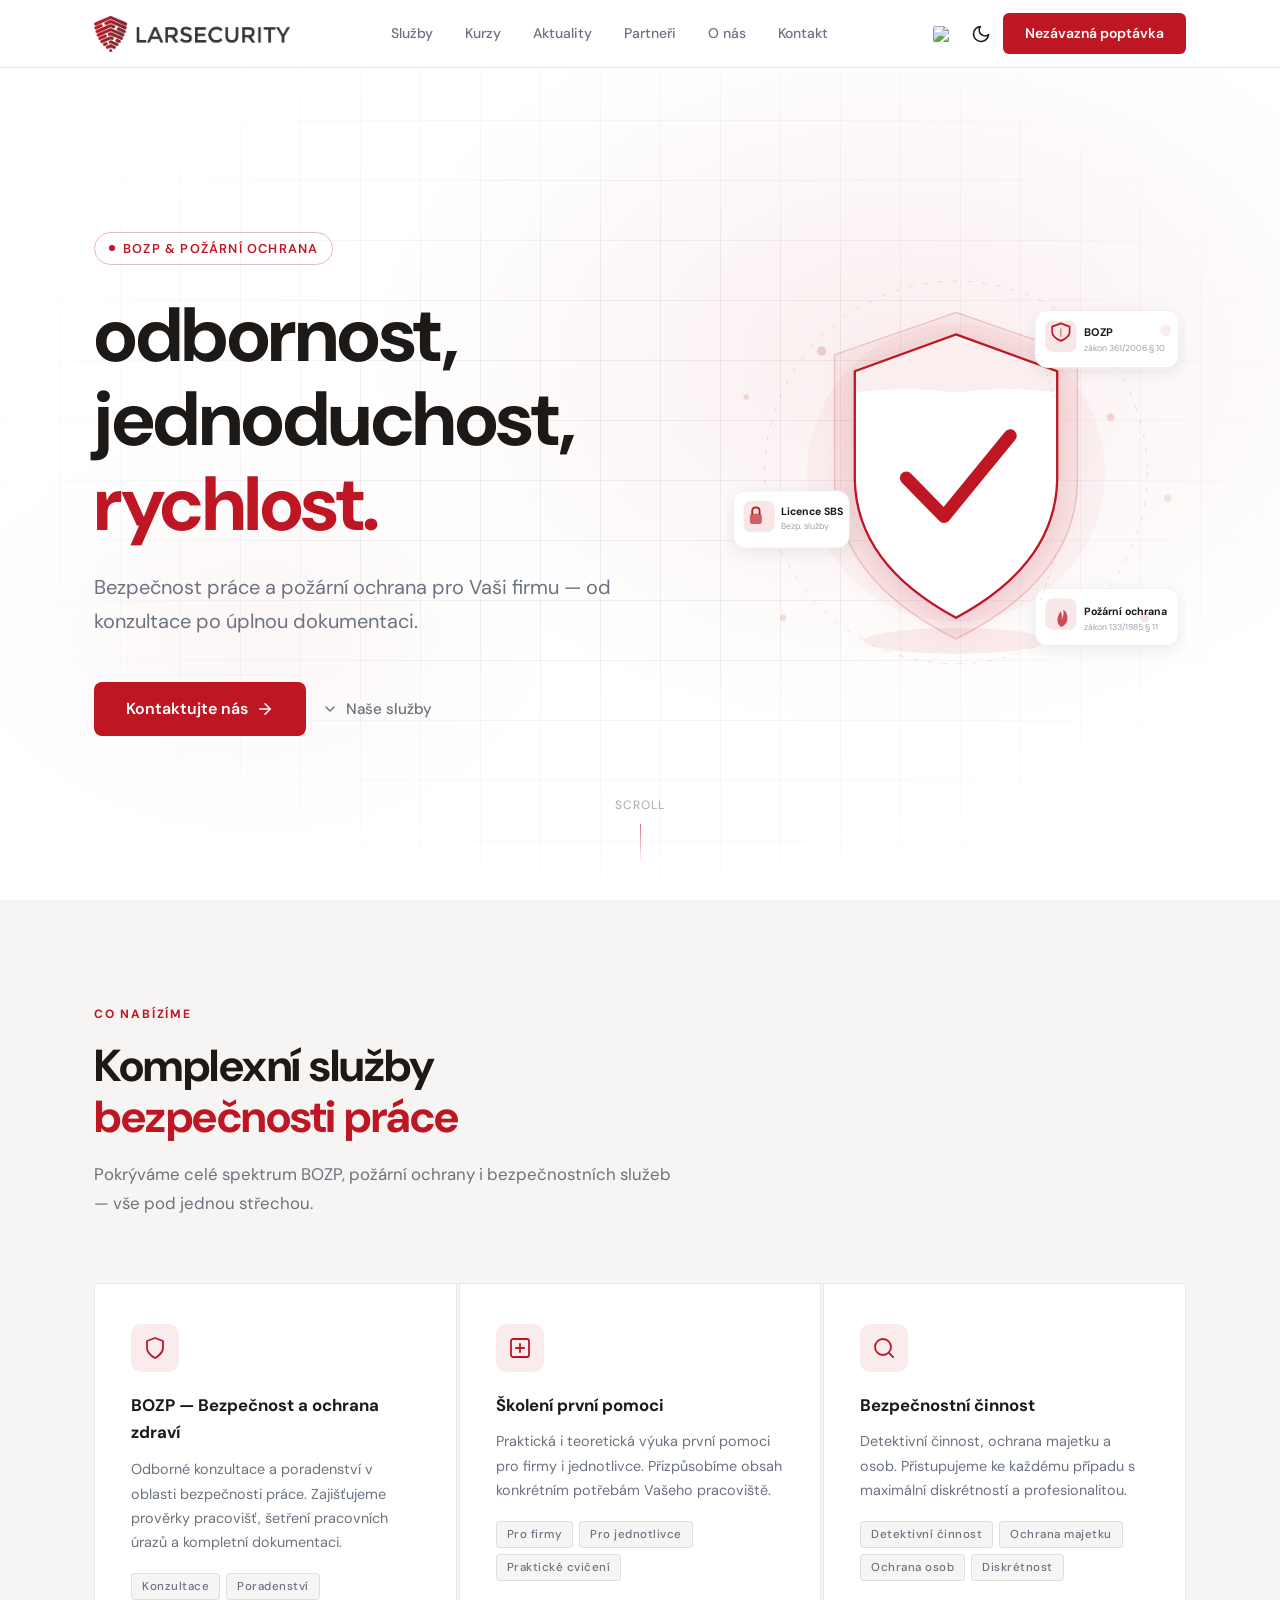
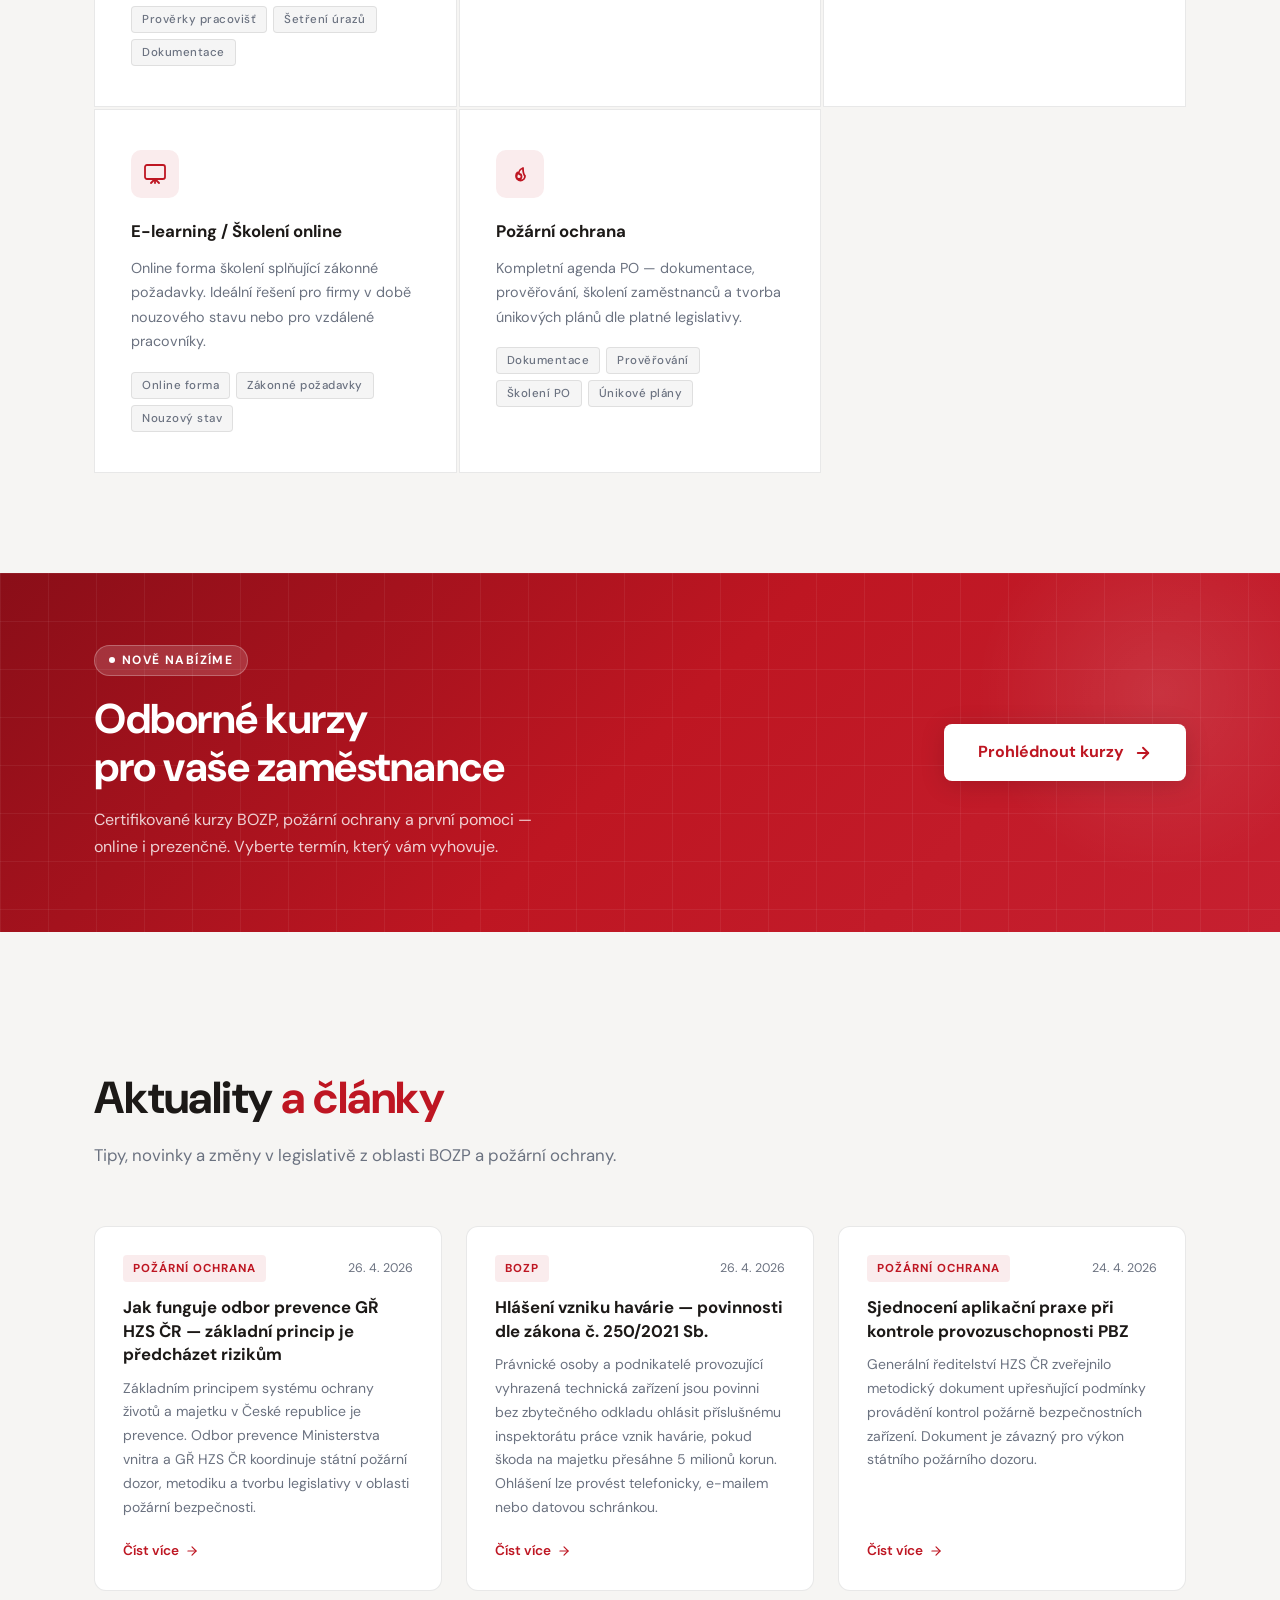
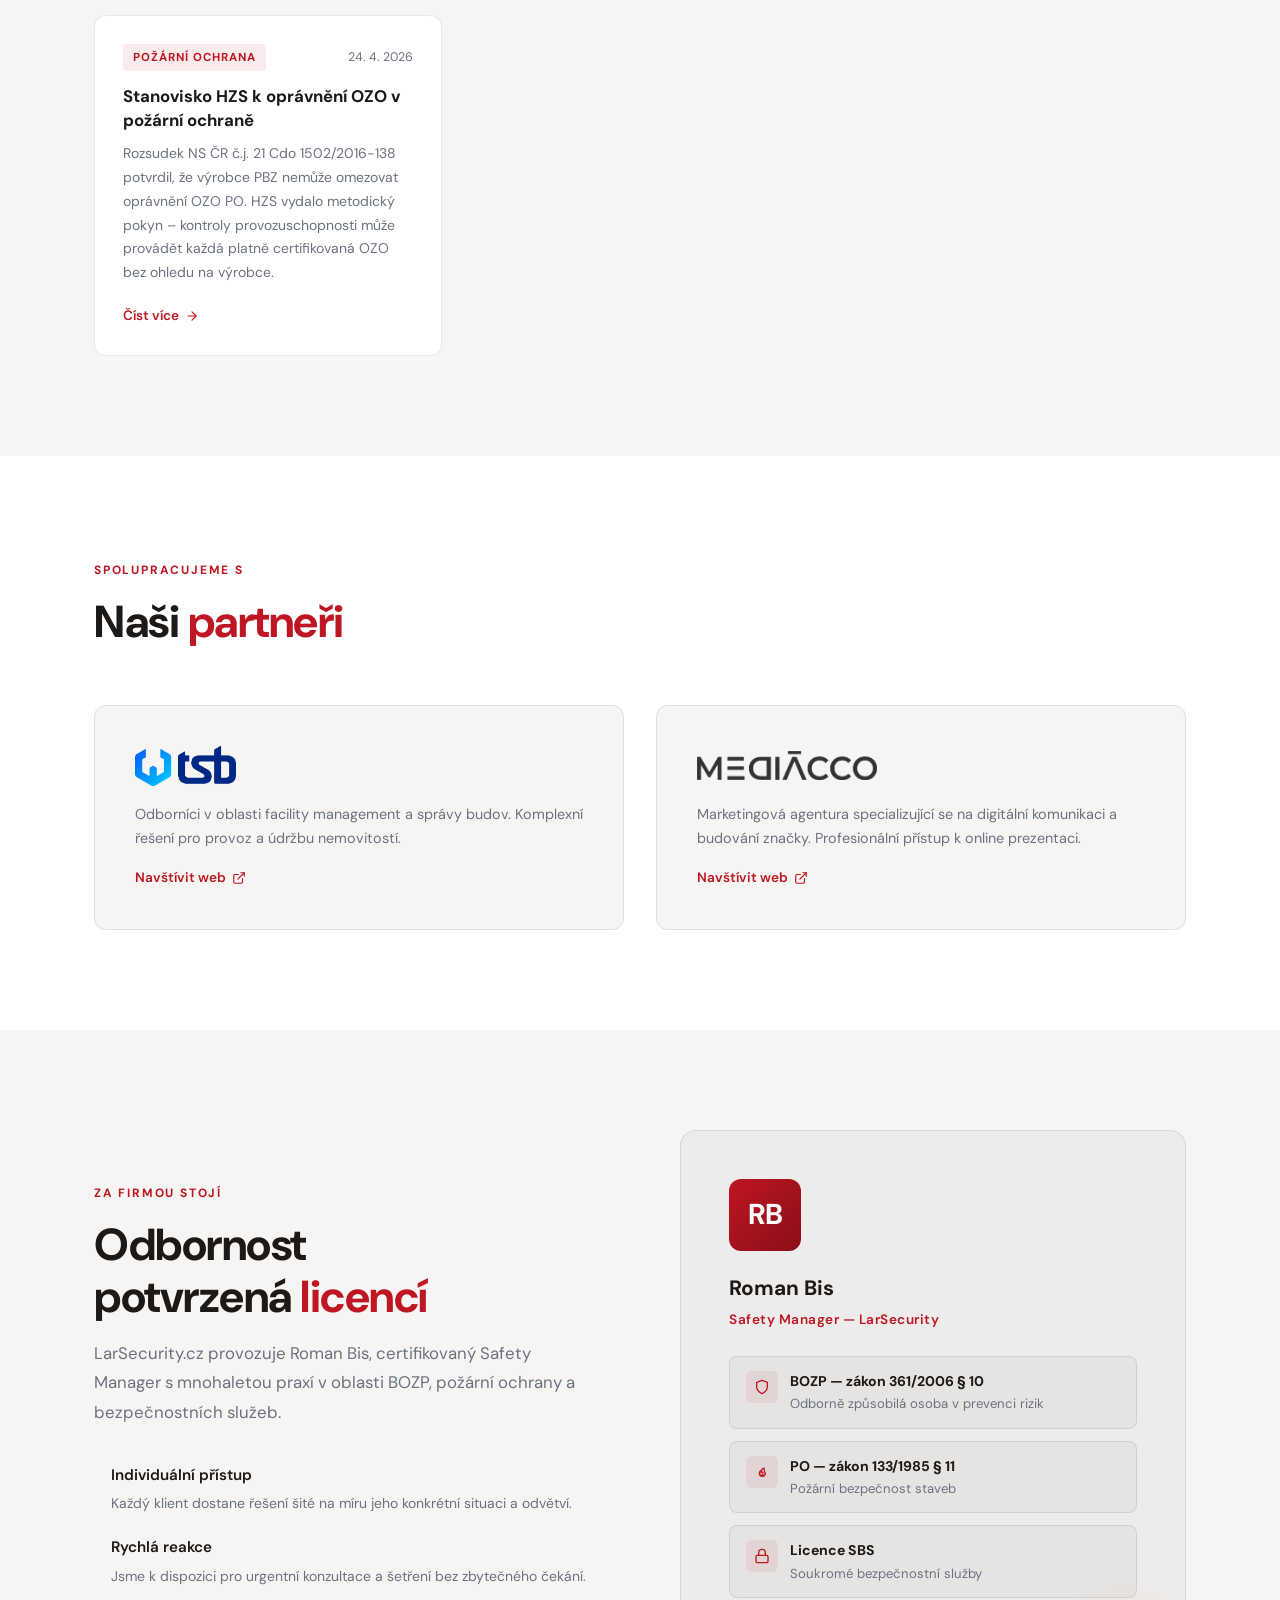
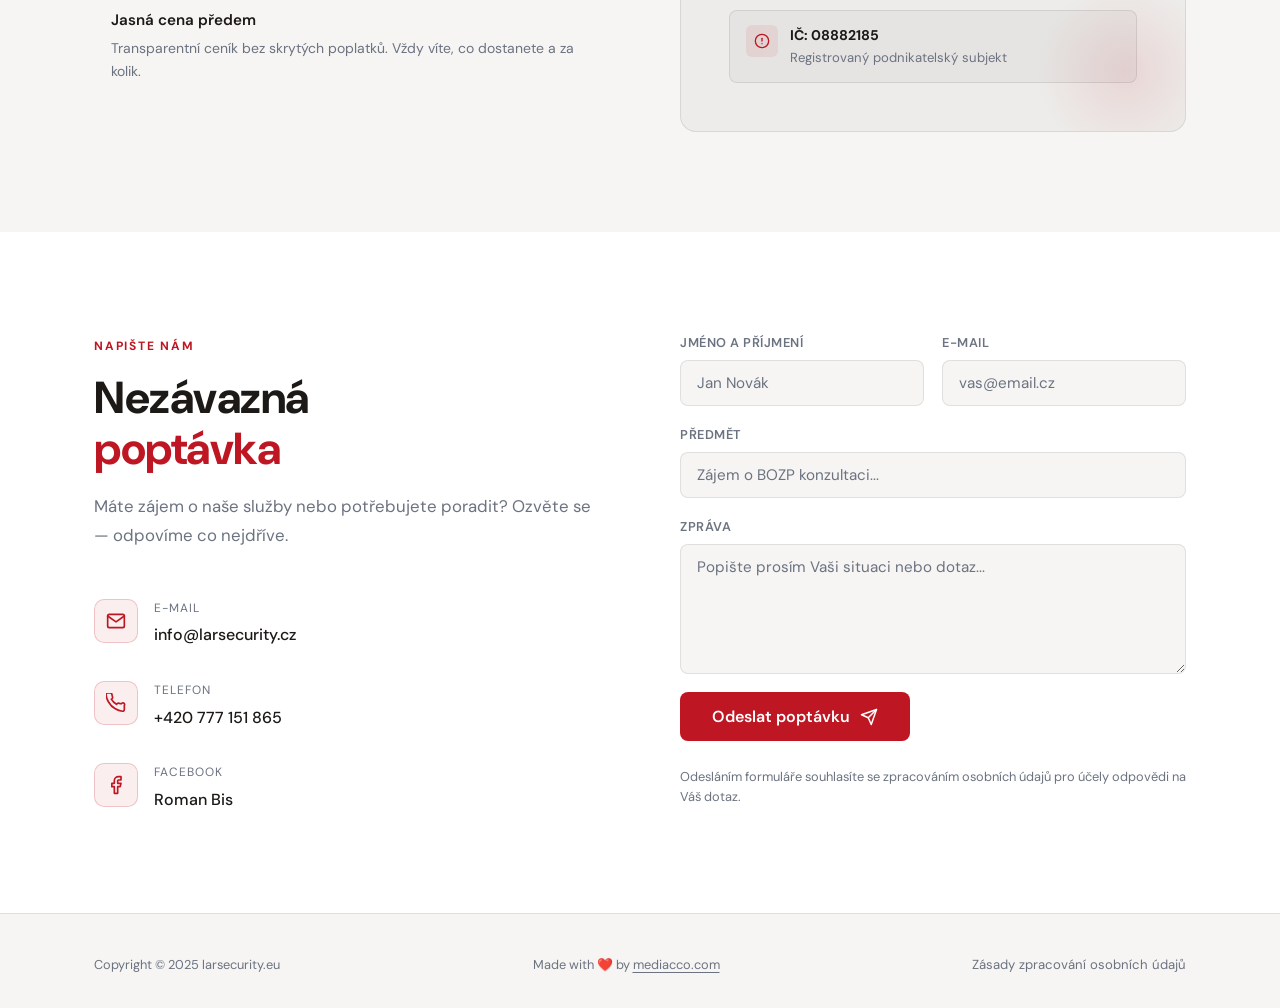
==== commit 24a05c33: "Úprava webu pro kurzy.larsecurity.cz + UA jazyk" ====
--- a/index.html
+++ b/index.html
@@ -15,12 +15,12 @@
 <!-- ══ NAV ══ -->
 <nav id="navbar">
   <div class="container nav-inner">
-    <a href="#hero" class="nav-logo" aria-label="LarSecurity.cz">
-      <img src="images/larsecurity-logo.png" alt="LarSecurity.cz" />
+    <a href="#hero" class="nav-logo" aria-label="LarSecurity">
+      <img src="images/larsecurity-logo.png" alt="LarSecurity" />
     </a>
     <ul class="nav-links" role="list">
       <li><a href="#sluzby" data-i18n="nav_sluzby">Služby</a></li>
-      <li><a href="https://larsecurity.cz/kurzy/" target="_blank" rel="noopener" data-i18n="nav_kurzy">Kurzy</a></li>
+      <li><a href="https://kurzy.larsecurity.cz" target="_blank" rel="noopener" data-i18n="nav_kurzy">Kurzy</a></li>
       <li><a href="#aktuality" data-i18n="nav_aktuality">Aktuality</a></li>
       <li><a href="#partneri" data-i18n="nav_partneri">Partneři</a></li>
       <li><a href="#onas" data-i18n="nav_onas">O nás</a></li>
@@ -36,6 +36,7 @@
           <button class="lang-opt" data-lang="pl"><img src="https://flagcdn.com/20x15/pl.png" alt="" class="flag-img"> PL</button>
           <button class="lang-opt" data-lang="de"><img src="https://flagcdn.com/20x15/de.png" alt="" class="flag-img"> DE</button>
           <button class="lang-opt" data-lang="en"><img src="https://flagcdn.com/20x15/gb.png" alt="" class="flag-img"> EN</button>
+          <button class="lang-opt" data-lang="ua"><img src="https://flagcdn.com/20x15/ua.png" alt="" class="flag-img"> UA</button>
         </div>
       </div>
       <button class="theme-toggle" id="themeToggle" aria-label="Přepnout tmavý režim">
@@ -51,7 +52,7 @@
 </nav>
 <nav class="nav-mobile" id="mobileMenu" aria-hidden="true">
   <a href="#sluzby" data-i18n="nav_sluzby">Služby</a>
-  <a href="https://larsecurity.cz/kurzy/" target="_blank" rel="noopener" data-i18n="nav_kurzy">Kurzy</a>
+  <a href="https://kurzy.larsecurity.cz" target="_blank" rel="noopener" data-i18n="nav_kurzy">Kurzy</a>
   <a href="#aktuality" data-i18n="nav_aktuality">Aktuality</a>
   <a href="#partneri" data-i18n="nav_partneri">Partneři</a>
   <a href="#onas" data-i18n="nav_onas">O nás</a>
@@ -231,7 +232,7 @@
       <h2 class="kurzy-heading" data-i18n-html="kurzy_heading">Odborné kurzy<br>pro vaše zaměstnance</h2>
       <p class="kurzy-sub" data-i18n="kurzy_sub">Certifikované kurzy BOZP, požární ochrany a první pomoci — online i prezenčně. Vyberte termín, který vám vyhovuje.</p>
     </div>
-    <a href="https://larsecurity.cz/kurzy/" class="kurzy-cta reveal reveal-delay-2" target="_blank" rel="noopener">
+    <a href="https://kurzy.larsecurity.cz" class="kurzy-cta reveal reveal-delay-2" target="_blank" rel="noopener">
       <span data-i18n="kurzy_cta">Prohlédnout kurzy</span>
       <svg width="18" height="18" viewBox="0 0 24 24" fill="none" stroke="currentColor" stroke-width="2.5" stroke-linecap="round" stroke-linejoin="round"><line x1="5" y1="12" x2="19" y2="12"/><polyline points="12 5 19 12 12 19"/></svg>
     </a>
@@ -293,7 +294,7 @@
           <span class="section-label reveal" data-i18n="onas_label">Za firmou stojí</span>
           <h2 class="section-title reveal reveal-delay-1" data-i18n-html="onas_title">Odbornost<br>potvrzená <span class="accent">licencí</span></h2>
           <p class="section-lead reveal reveal-delay-2" data-i18n="onas_lead">
-            LarSecurity.cz provozuje Roman Bis, certifikovaný Safety Manager s mnohaletou praxí v oblasti BOZP, požární ochrany a bezpečnostních služeb.
+            LarSecurity provozuje Roman Bis, certifikovaný Safety Manager s mnohaletou praxí v oblasti BOZP, požární ochrany a bezpečnostních služeb.
           </p>
           <div class="onas-features reveal reveal-delay-3">
             <div class="onas-feature">
@@ -323,7 +324,7 @@
           <div class="onas-card">
             <div class="onas-avatar">RB</div>
             <div class="onas-name">Roman Bis</div>
-            <div class="onas-role">Safety Manager &mdash; LarSecurity.cz</div>
+            <div class="onas-role">Safety Manager &mdash; LarSecurity</div>
             <div class="onas-badges">
               <a class="onas-badge" href="https://www.zakonyprolidi.cz/cs/2006-309#p10" target="_blank" rel="noopener">
                 <div class="onas-badge-icon">
@@ -445,7 +446,7 @@
 <!-- ══ FOOTER ══ -->
 <footer>
   <div class="container footer-inner">
-    <p class="footer-copy">Copyright &copy; 2025 larsecurity.cz</p>
+    <p class="footer-copy">Copyright &copy; 2025 larsecurity.eu</p>
     <p class="footer-copy">Made with ❤️ by <a href="https://mediacco.com/" target="_blank" rel="noopener" style="color:var(--muted);text-decoration:underline;text-underline-offset:3px;">mediacco.com</a></p>
     <div class="footer-links">
       <a href="#" data-i18n="footer_privacy">Zásady zpracování osobních údajů</a>
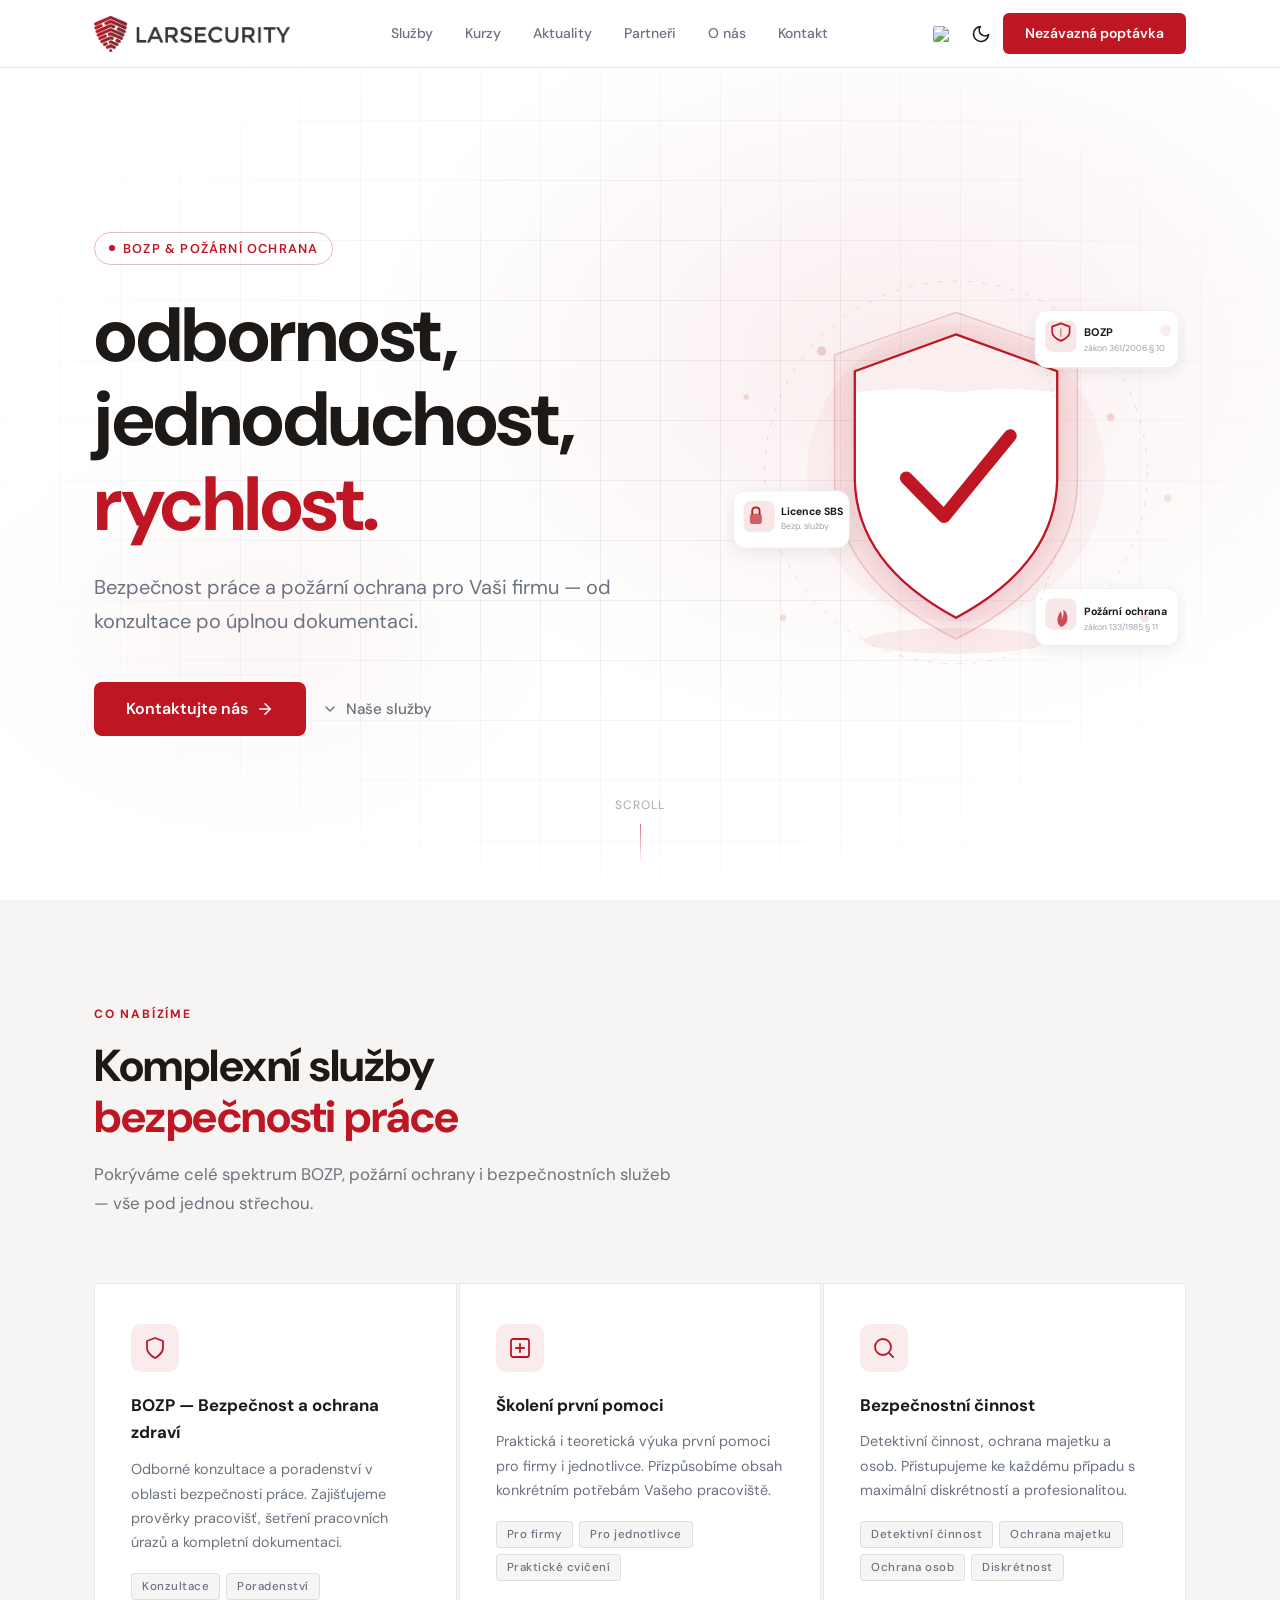
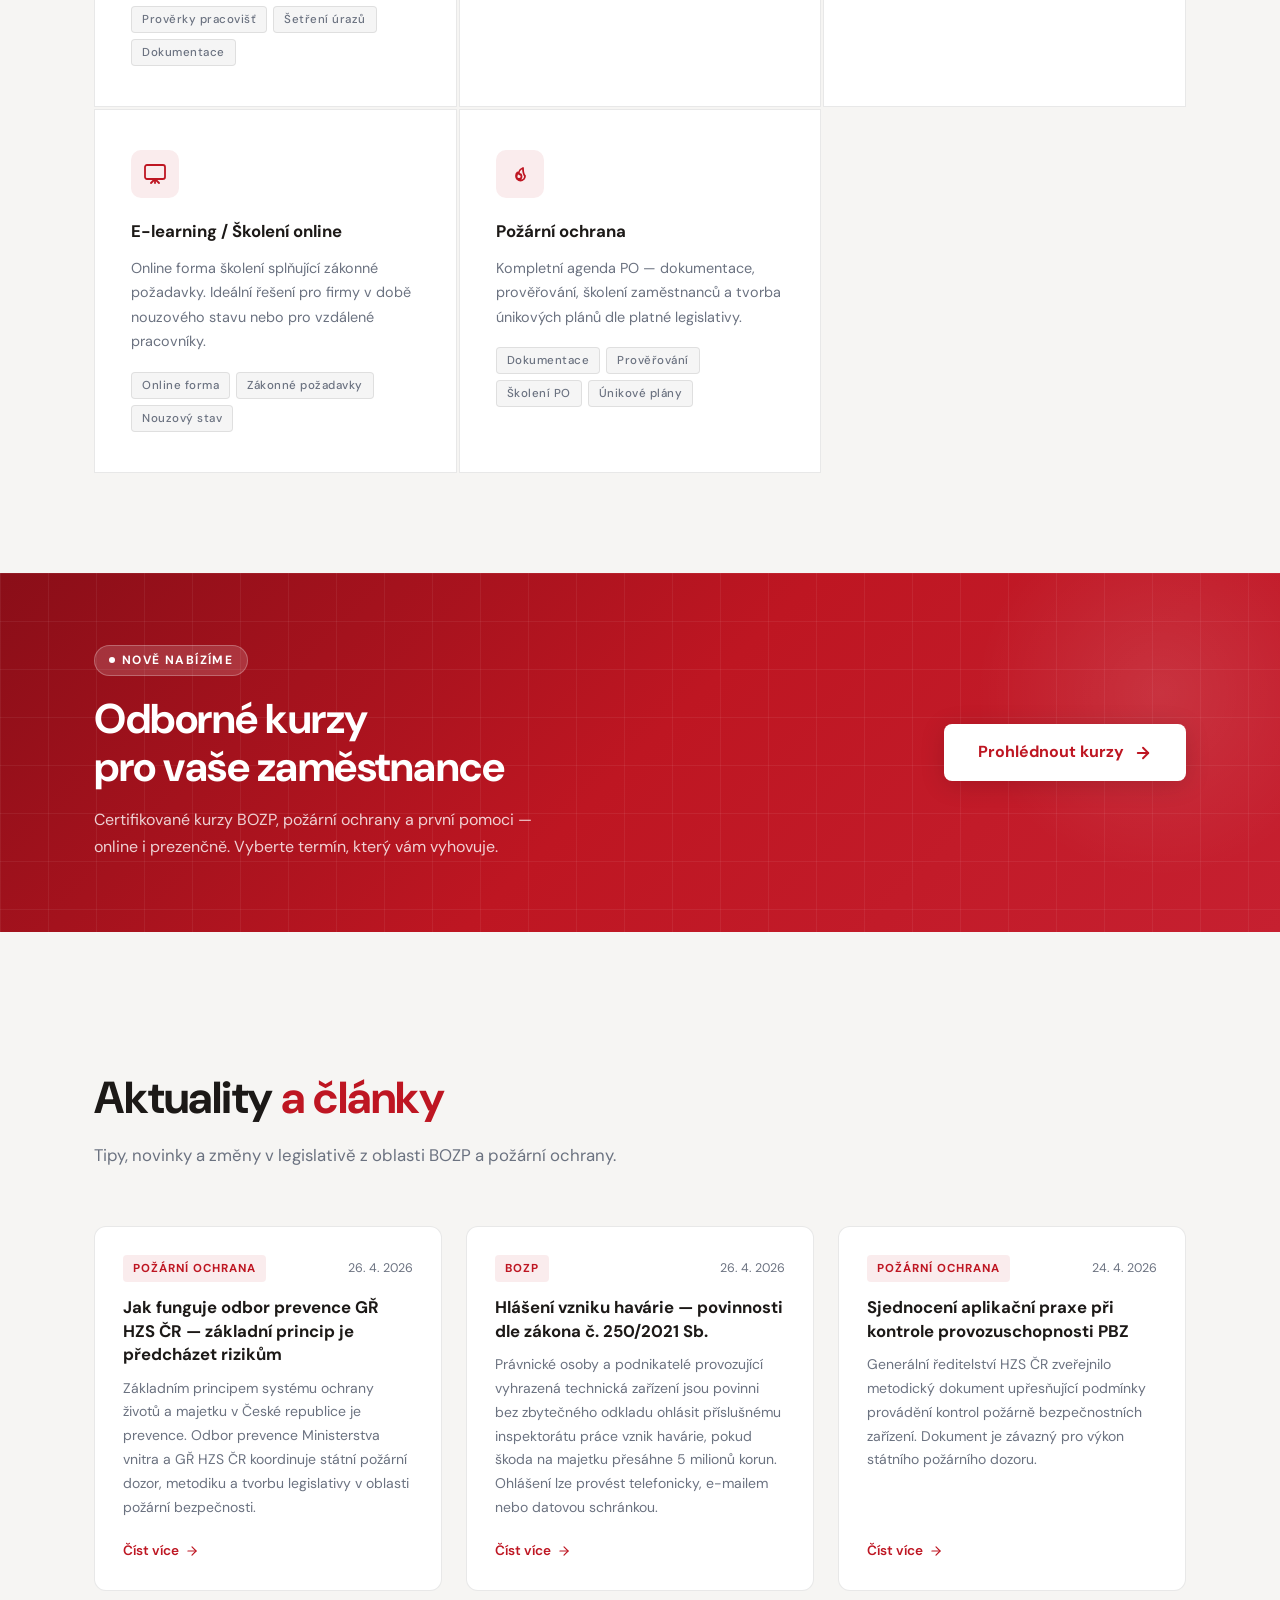
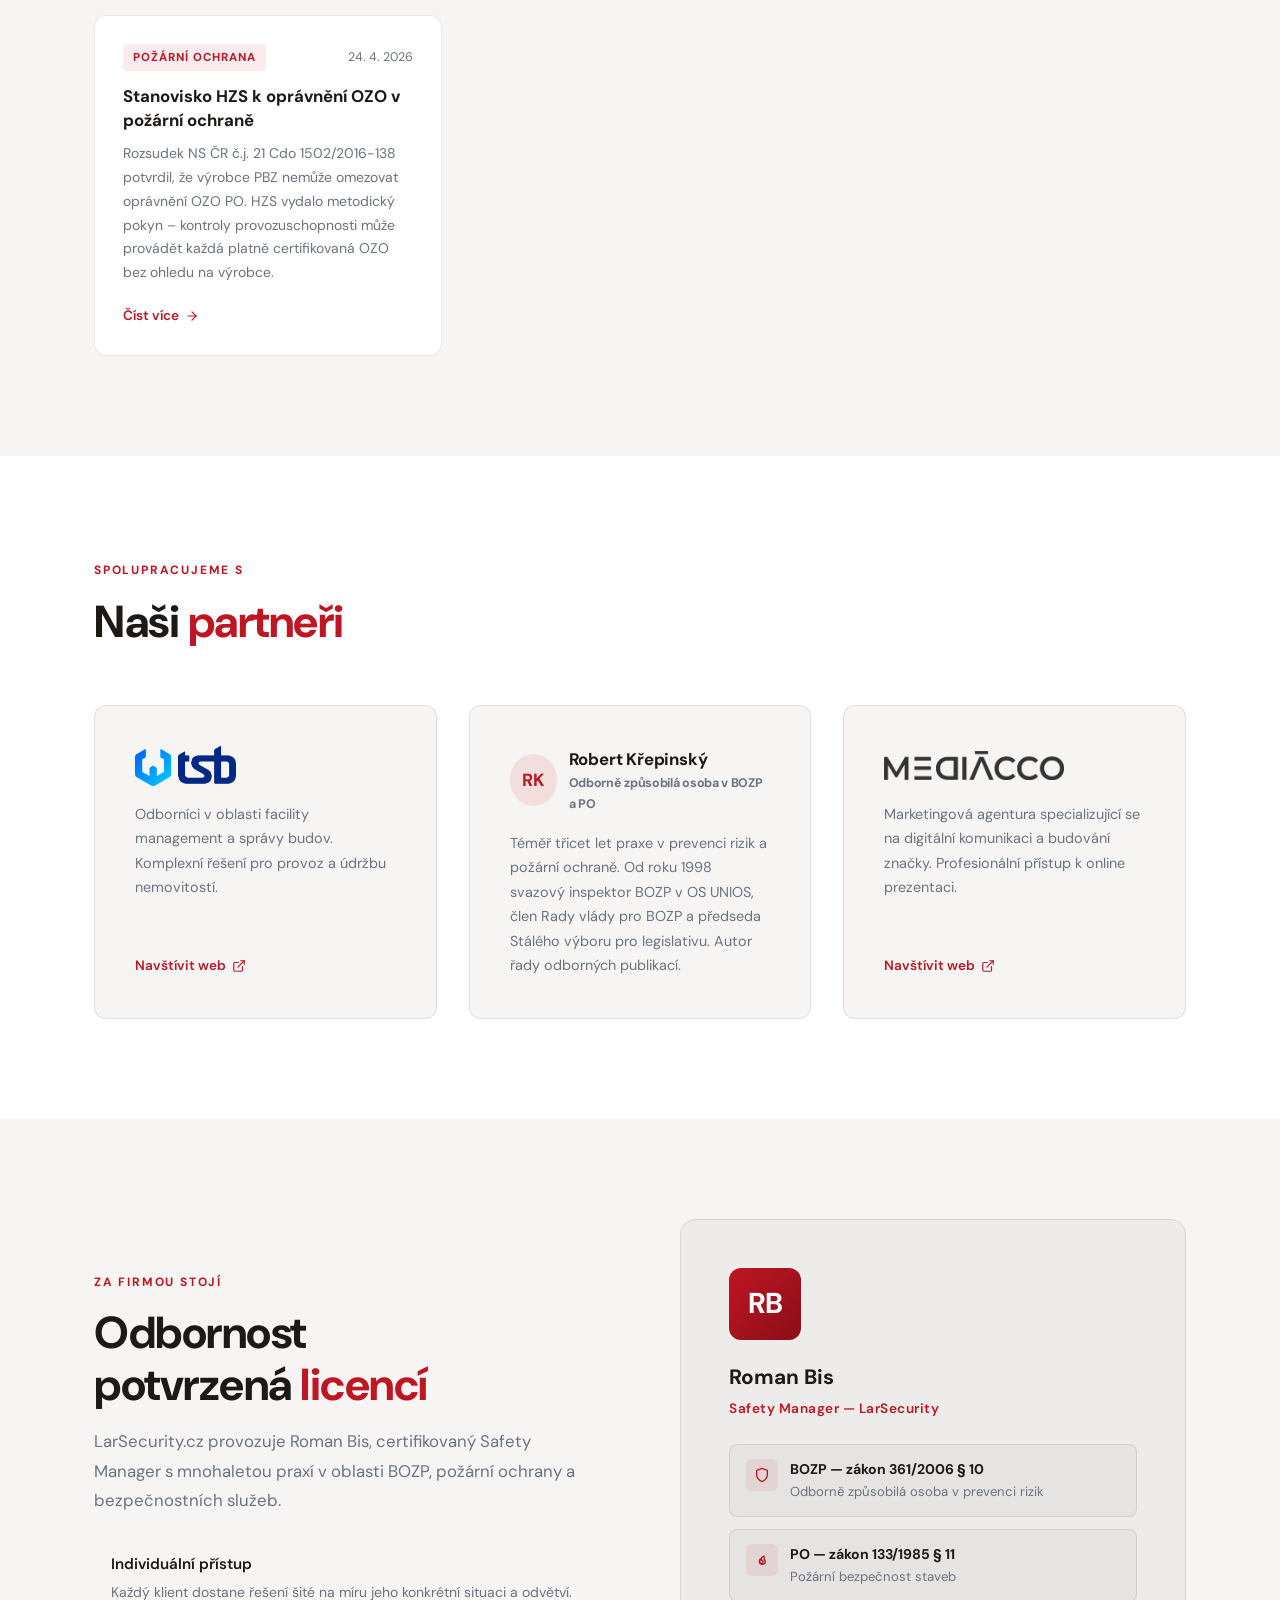
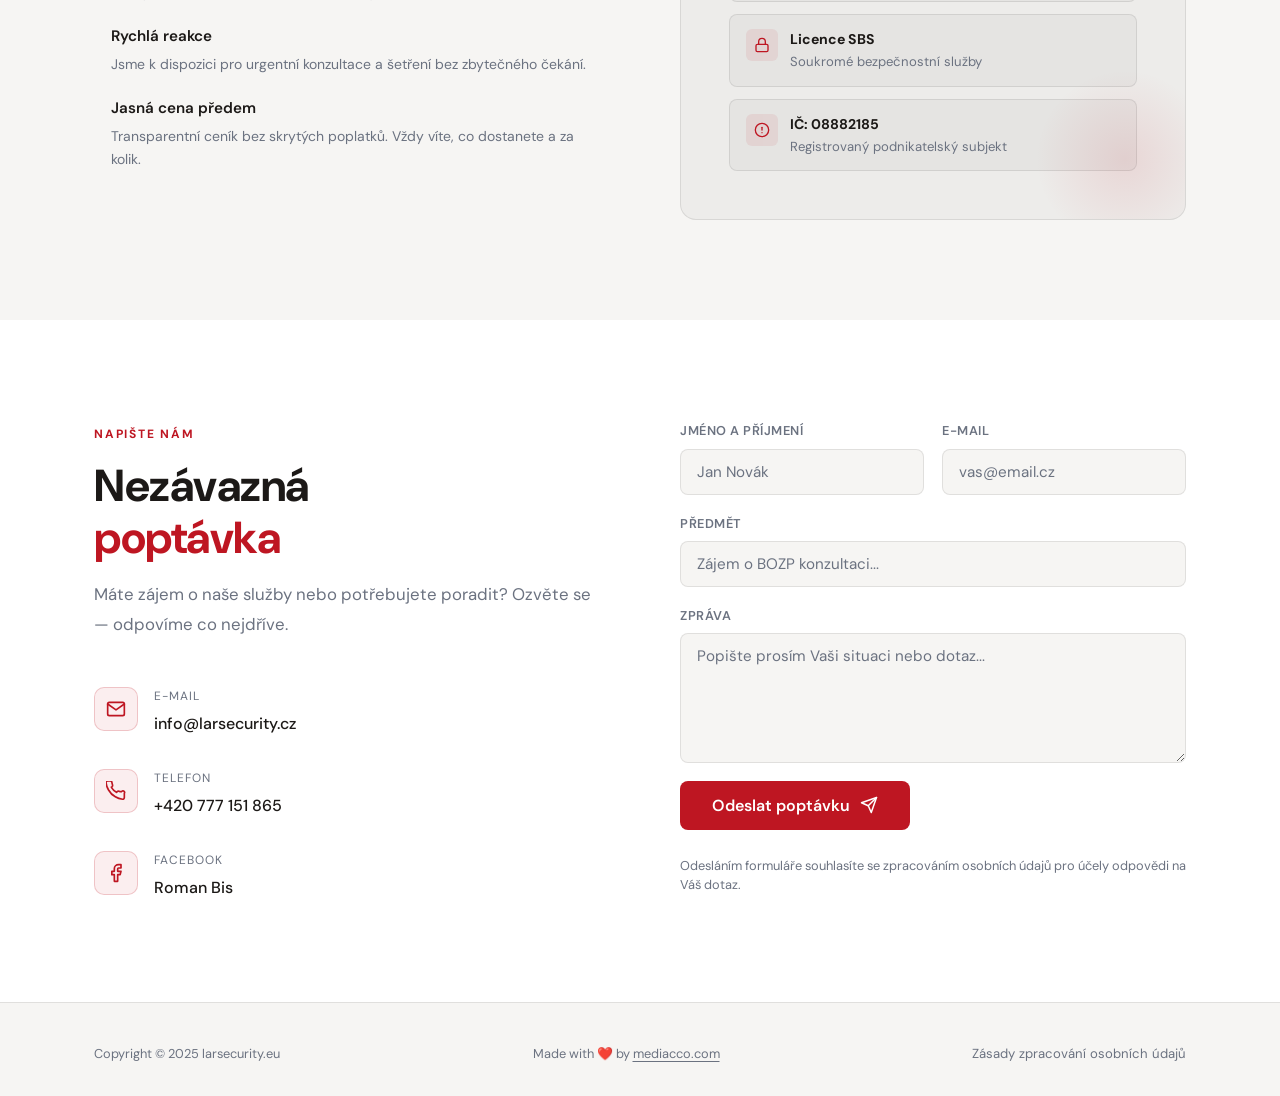
==== commit e31d4ecb: "Úprava formuláře a Robert Křepinský" ====
--- a/index.html
+++ b/index.html
@@ -270,6 +270,16 @@
             <svg viewBox="0 0 24 24" fill="none" stroke="currentColor" stroke-width="2" stroke-linecap="round" stroke-linejoin="round"><path d="M18 13v6a2 2 0 01-2 2H5a2 2 0 01-2-2V8a2 2 0 012-2h6"/><polyline points="15 3 21 3 21 9"/><line x1="10" y1="14" x2="21" y2="3"/></svg>
           </a>
         </div>
+        <div class="partner-card reveal reveal-delay-1">
+          <div class="partner-logo-area" style="display:flex;flex-direction:row;align-items:center;gap:12px;">
+            <div class="partner-avatar">RK</div>
+            <div>
+              <div class="partner-person-name">Robert Křepinský</div>
+              <div class="partner-person-role" data-i18n="p3_role">Odborně způsobilá osoba v BOZP</div>
+            </div>
+          </div>
+          <p class="partner-desc" data-i18n="p3_desc">Téměř třicet let praxe v prevenci rizik a požární ochraně. Od roku 1998 svazový inspektor BOZP v OS UNIOS, člen Rady vlády pro BOZP a předseda Stálého výboru pro legislativu. Autor řady odborných publikací.</p>
+        </div>
         <div class="partner-card reveal reveal-delay-3">
           <div class="partner-logo-area">
             <img src="images/mediacco-logo.png" alt="Mediacco" />
@@ -416,7 +426,7 @@
             <div class="form-row">
               <div class="form-group">
                 <label for="fname" data-i18n="form_name_label">Jméno a příjmení</label>
-                <input type="text" id="fname" name="fname" placeholder="Jan Novák" data-i18n-ph="form_name_ph" required />
+                <input type="text" id="fname" name="fname" placeholder="Jan Novotný" data-i18n-ph="form_name_ph" required />
               </div>
               <div class="form-group">
                 <label for="femail" data-i18n="form_email_label">E-mail</label>
--- a/style.css
+++ b/style.css
@@ -324,6 +324,16 @@
   object-fit: contain; object-position: left;
 }
 [data-theme="dark"] .partner-logo-area img { filter: brightness(0) invert(1); }
+.partner-avatar {
+  width: 52px; height: 52px; border-radius: 50%;
+  background: rgba(190,22,34,.1); color: var(--accent);
+  font-size: 1.1rem; font-weight: 700; letter-spacing: .5px;
+  display: flex; align-items: center; justify-content: center;
+}
+.partner-person-name {
+  font-size: 1.05rem; font-weight: 700; color: var(--text); letter-spacing: -.2px;
+}
+.partner-person-role { font-size: .78rem; color: var(--muted); }
 .partner-desc { font-size: .9rem; color: var(--muted); line-height: 1.7; }
 .partner-link {
   display: inline-flex; align-items: center; gap: 6px;
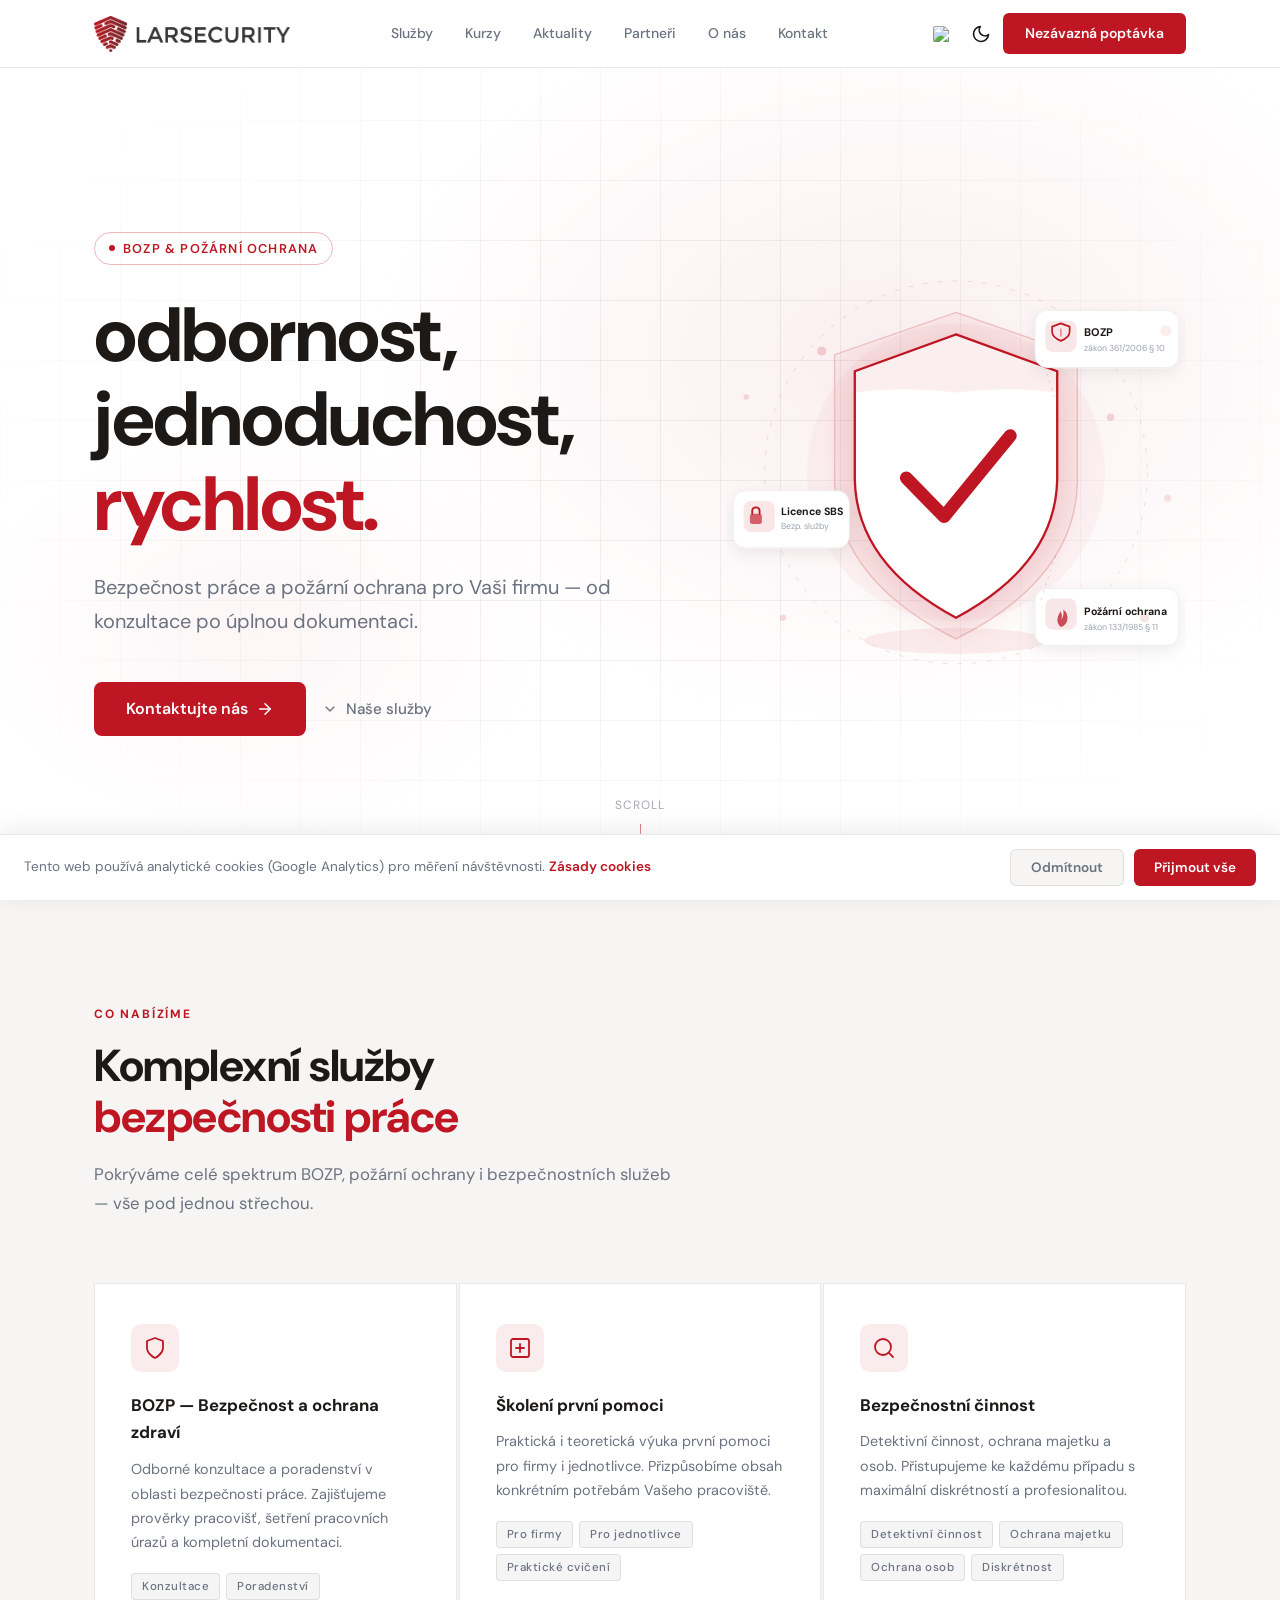
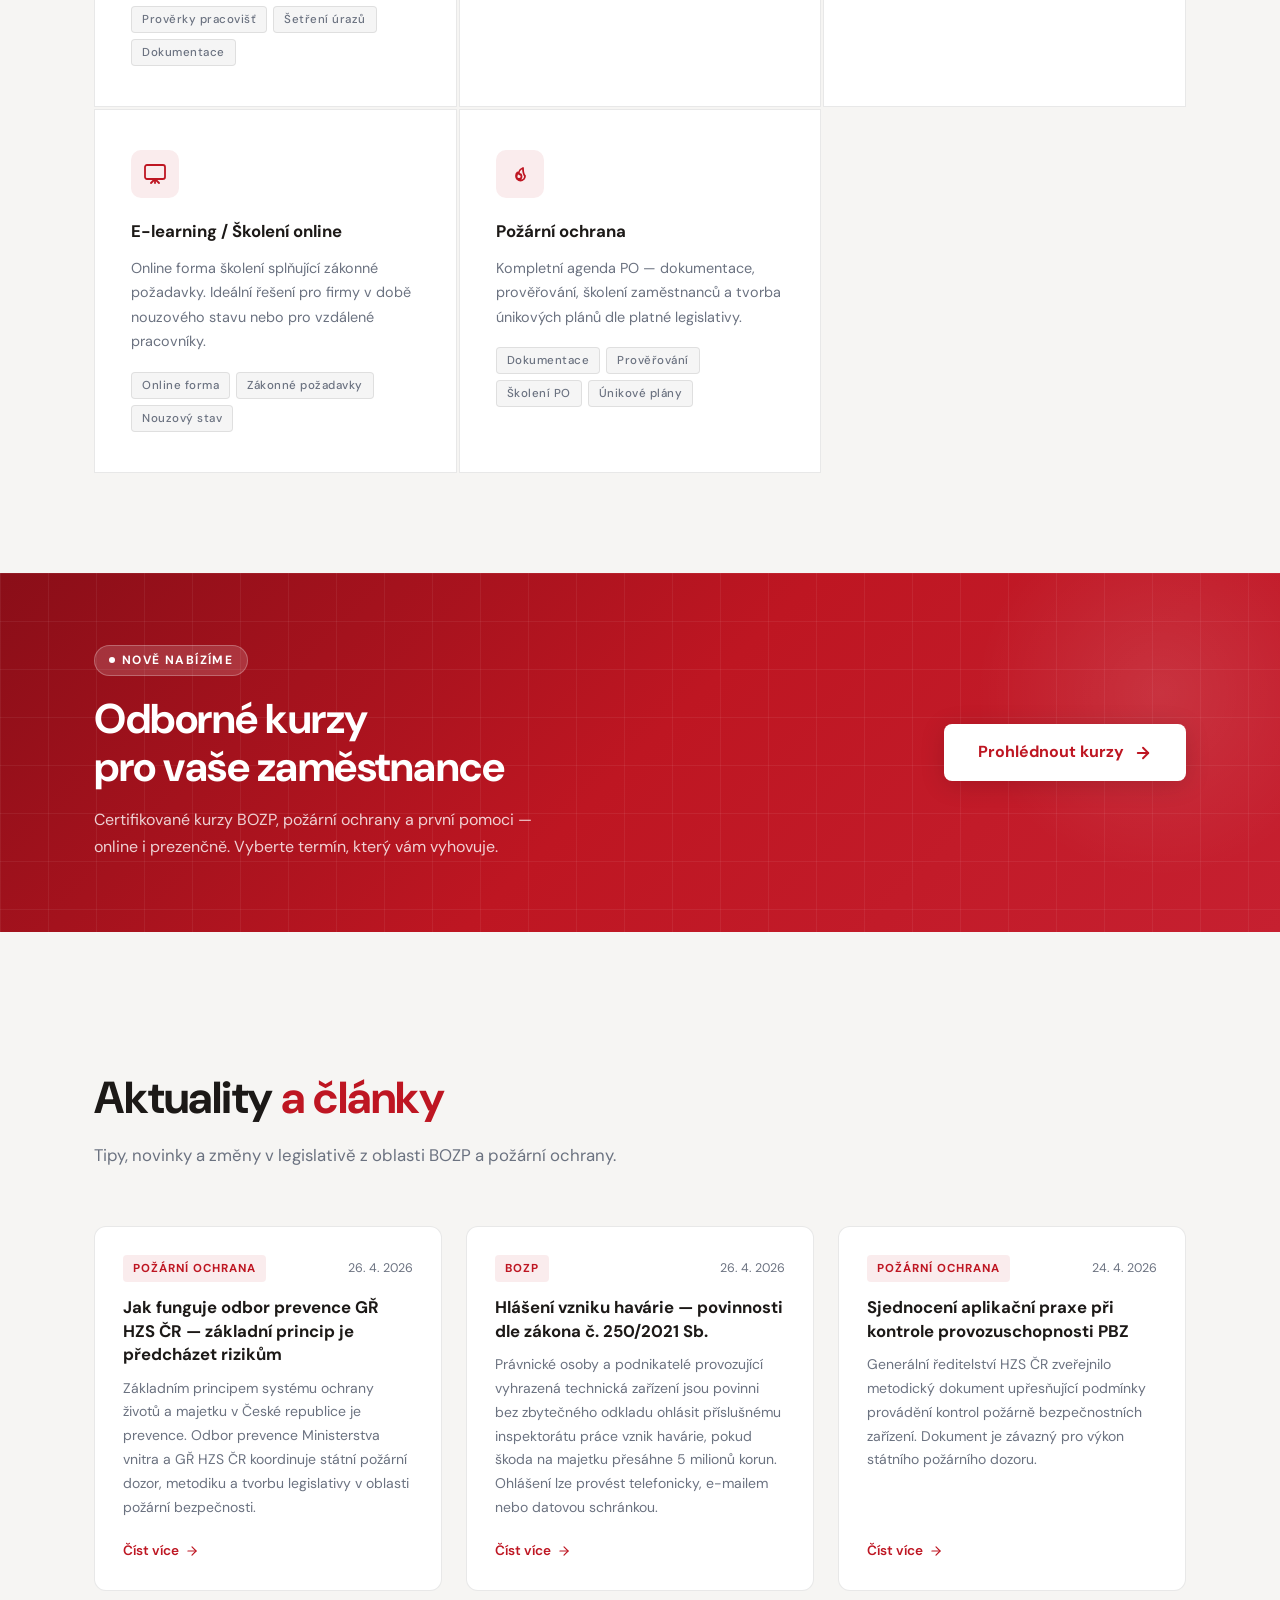
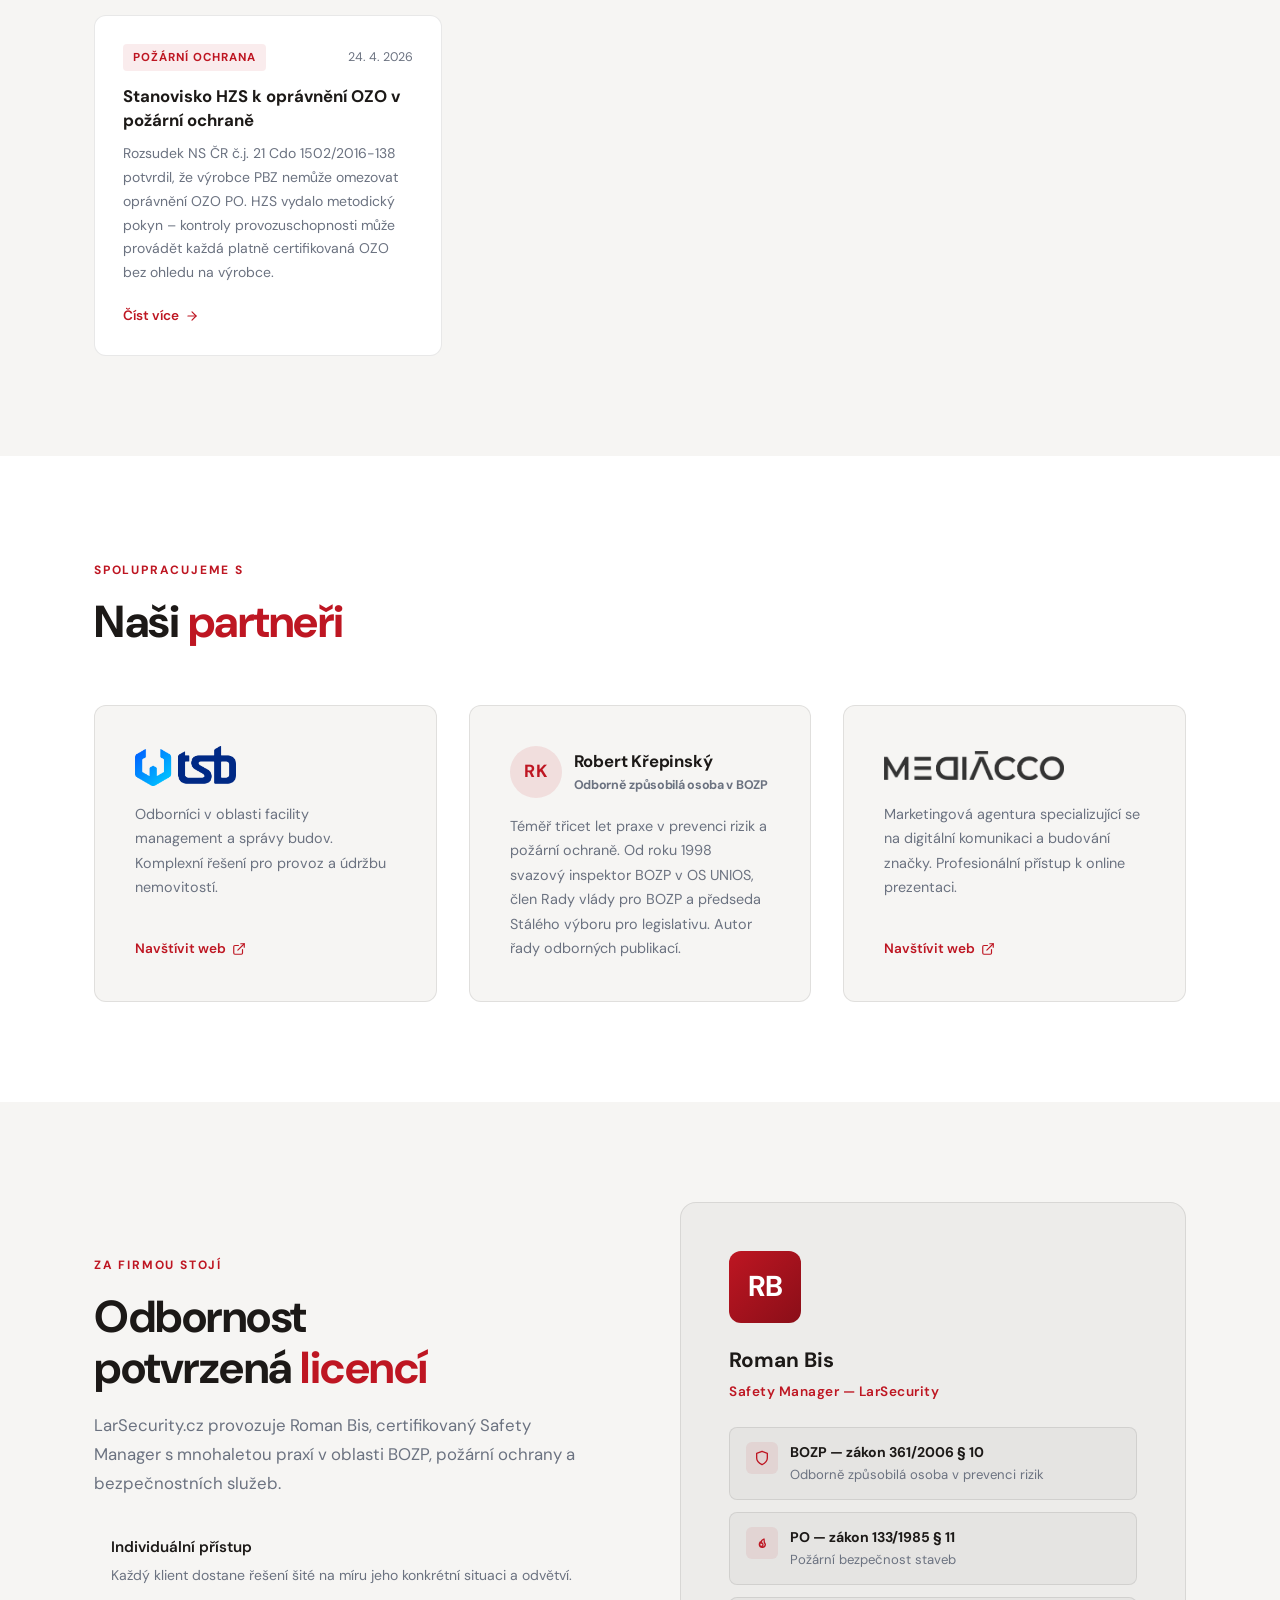
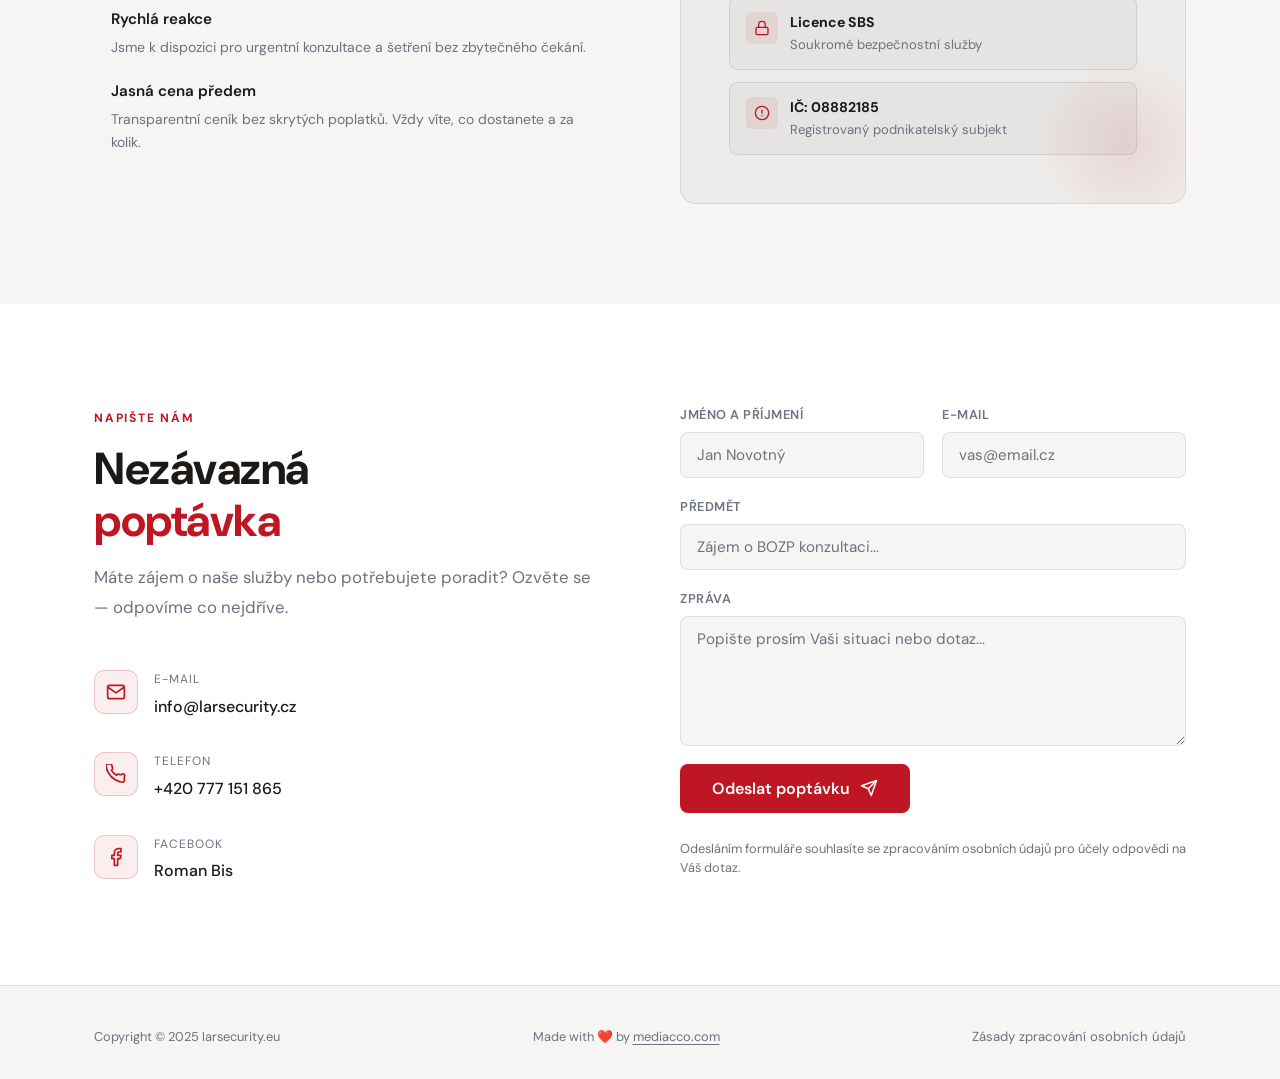
==== commit a544fecb: "GDPR banner" ====
--- a/index.html
+++ b/index.html
@@ -459,10 +459,22 @@
     <p class="footer-copy">Copyright &copy; 2025 larsecurity.eu</p>
     <p class="footer-copy">Made with ❤️ by <a href="https://mediacco.com/" target="_blank" rel="noopener" style="color:var(--muted);text-decoration:underline;text-underline-offset:3px;">mediacco.com</a></p>
     <div class="footer-links">
-      <a href="#" data-i18n="footer_privacy">Zásady zpracování osobních údajů</a>
+      <a href="zasady.html" data-i18n="footer_privacy">Zásady zpracování osobních údajů</a>
     </div>
   </div>
 </footer>
+
+<!-- ══ COOKIE BANNER ══ -->
+<div class="cookie-banner" id="cookieBanner" role="dialog" aria-label="Cookie souhlas">
+  <p class="cookie-banner-text">
+    <span data-i18n="cookie_msg">Tento web používá analytické cookies (Google Analytics) pro měření návštěvnosti.</span>
+    <a href="zasady.html" data-i18n="cookie_link"> Zásady cookies</a>
+  </p>
+  <div class="cookie-banner-actions">
+    <button class="cookie-reject" id="cookieReject" data-i18n="cookie_reject">Odmítnout</button>
+    <button class="cookie-accept" id="cookieAccept" data-i18n="cookie_accept">Přijmout vše</button>
+  </div>
+</div>
 
 <!-- Toast notification -->
 <div id="toast" role="alert" aria-live="assertive">
--- a/style.css
+++ b/style.css
@@ -662,6 +662,42 @@
 [data-theme="dark"] .clip-top::before { background: var(--bg); }
 [data-theme="dark"] .clip-bottom::after { background: var(--bg); }
 
+/* ── Cookie banner ── */
+.cookie-banner {
+  position: fixed; bottom: 0; left: 0; right: 0; z-index: 999;
+  background: var(--bg); border-top: 1px solid var(--border);
+  padding: 14px 24px;
+  display: flex; align-items: center; gap: 16px; flex-wrap: wrap;
+  justify-content: space-between;
+  box-shadow: 0 -4px 24px rgba(0,0,0,.08);
+  transform: translateY(100%);
+  transition: transform .35s ease;
+}
+.cookie-banner.show { transform: translateY(0); }
+.cookie-banner-text { font-size: .85rem; color: var(--muted); flex: 1; min-width: 200px; }
+.cookie-banner-text a { color: var(--accent); font-weight: 600; }
+.cookie-banner-text a:hover { text-decoration: underline; }
+.cookie-banner-actions { display: flex; gap: 10px; flex-shrink: 0; }
+.cookie-accept {
+  background: var(--accent); color: #fff; border: none;
+  border-radius: 6px; padding: 9px 20px;
+  font-size: .85rem; font-weight: 600; cursor: pointer;
+  font-family: inherit; transition: background .2s;
+}
+.cookie-accept:hover { background: #D41E2C; }
+.cookie-reject {
+  background: var(--bg2); color: var(--muted);
+  border: 1px solid var(--border); border-radius: 6px; padding: 9px 20px;
+  font-size: .85rem; font-weight: 600; cursor: pointer;
+  font-family: inherit; transition: background .2s, color .2s;
+}
+.cookie-reject:hover { background: var(--bg3); color: var(--text); }
+@media (max-width: 600px) {
+  .cookie-banner { padding: 14px 16px; }
+  .cookie-banner-actions { width: 100%; }
+  .cookie-accept, .cookie-reject { flex: 1; text-align: center; }
+}
+
 /* ─── Responsive ─── */
 @media (max-width: 900px) {
   .onas-layout,
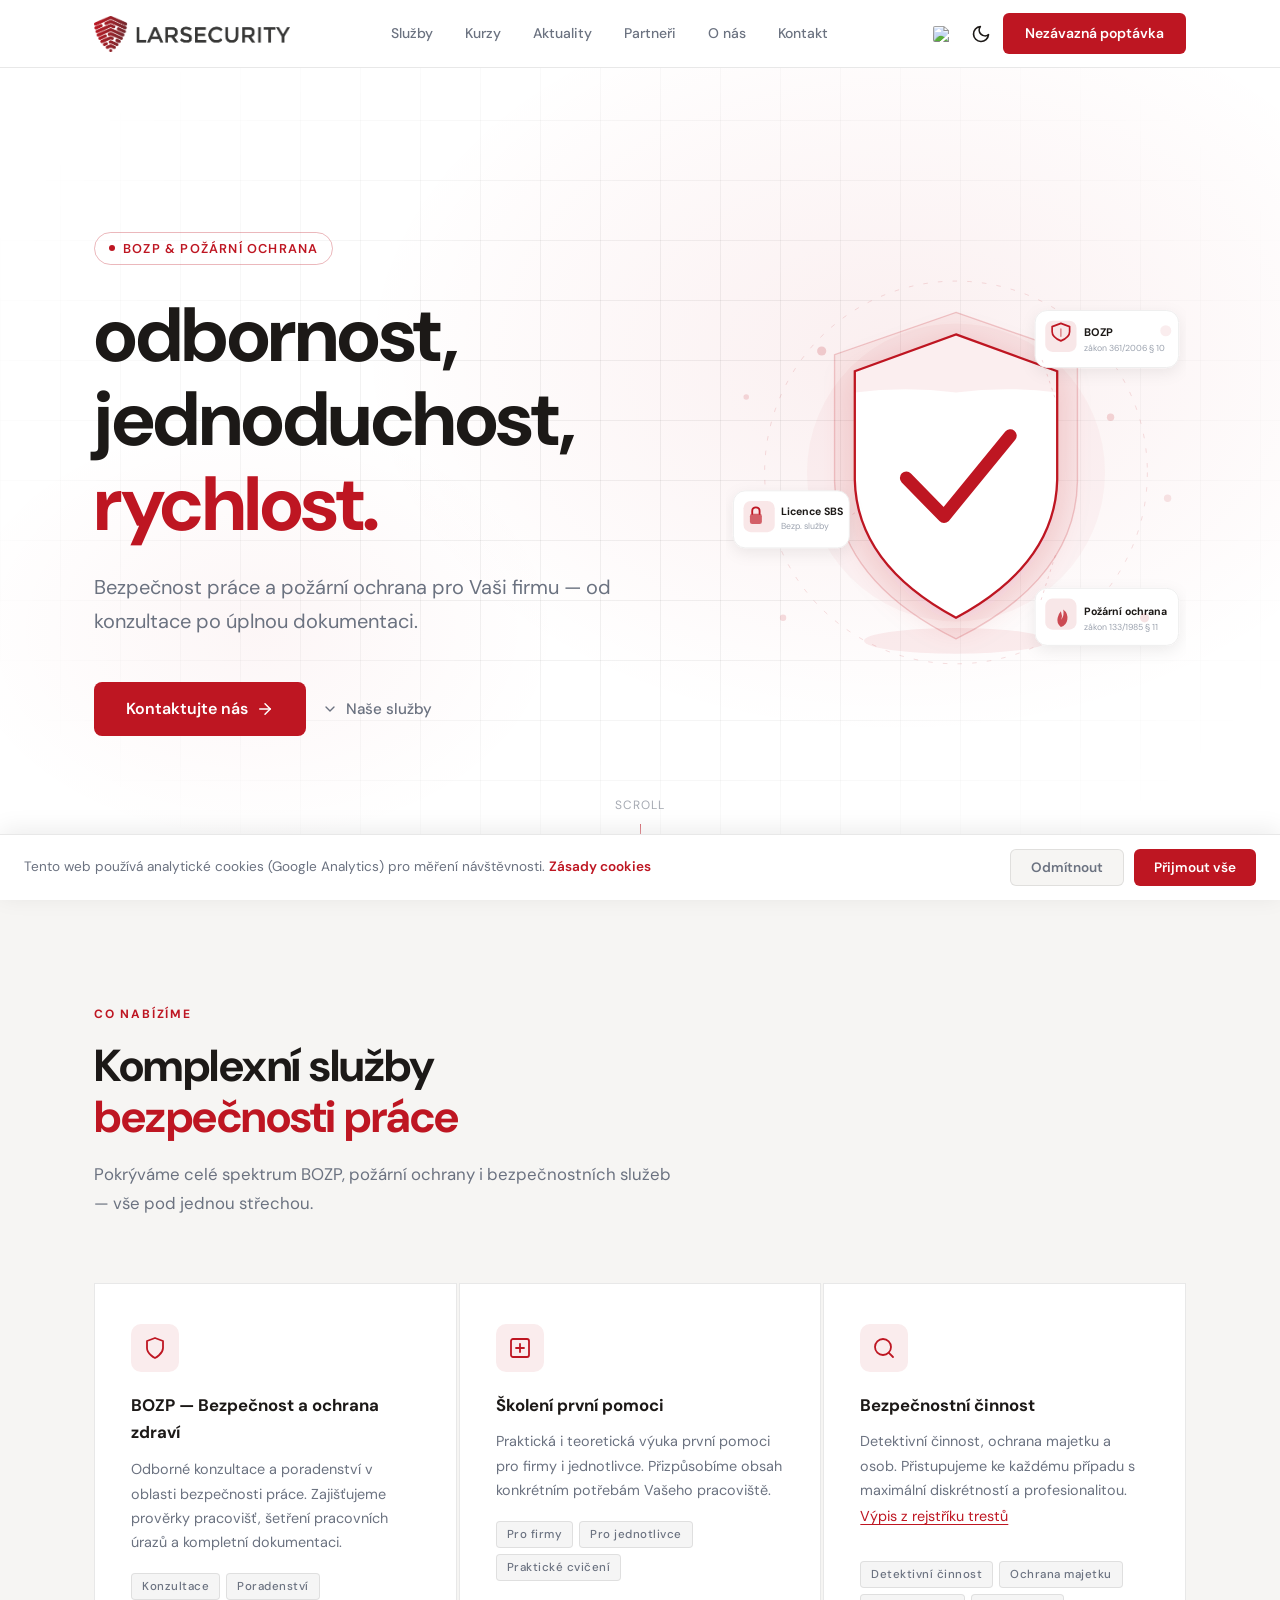
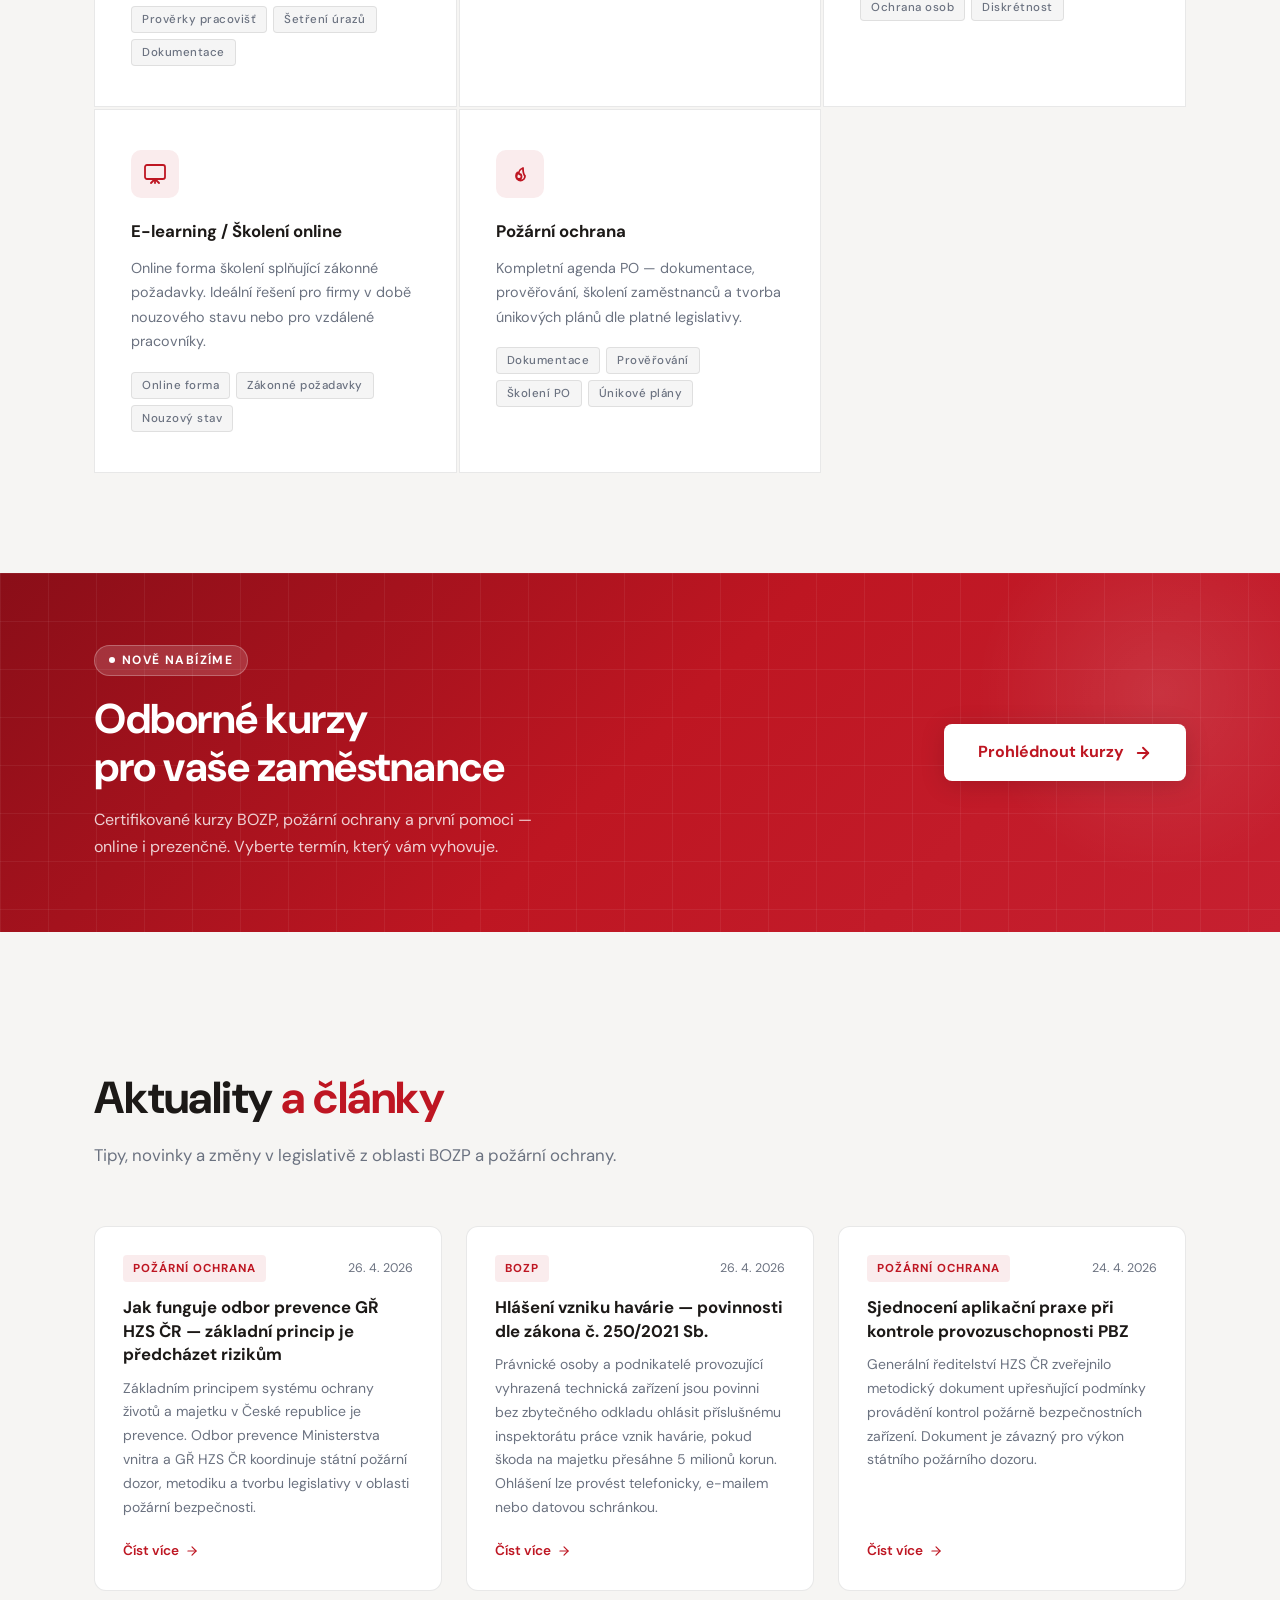
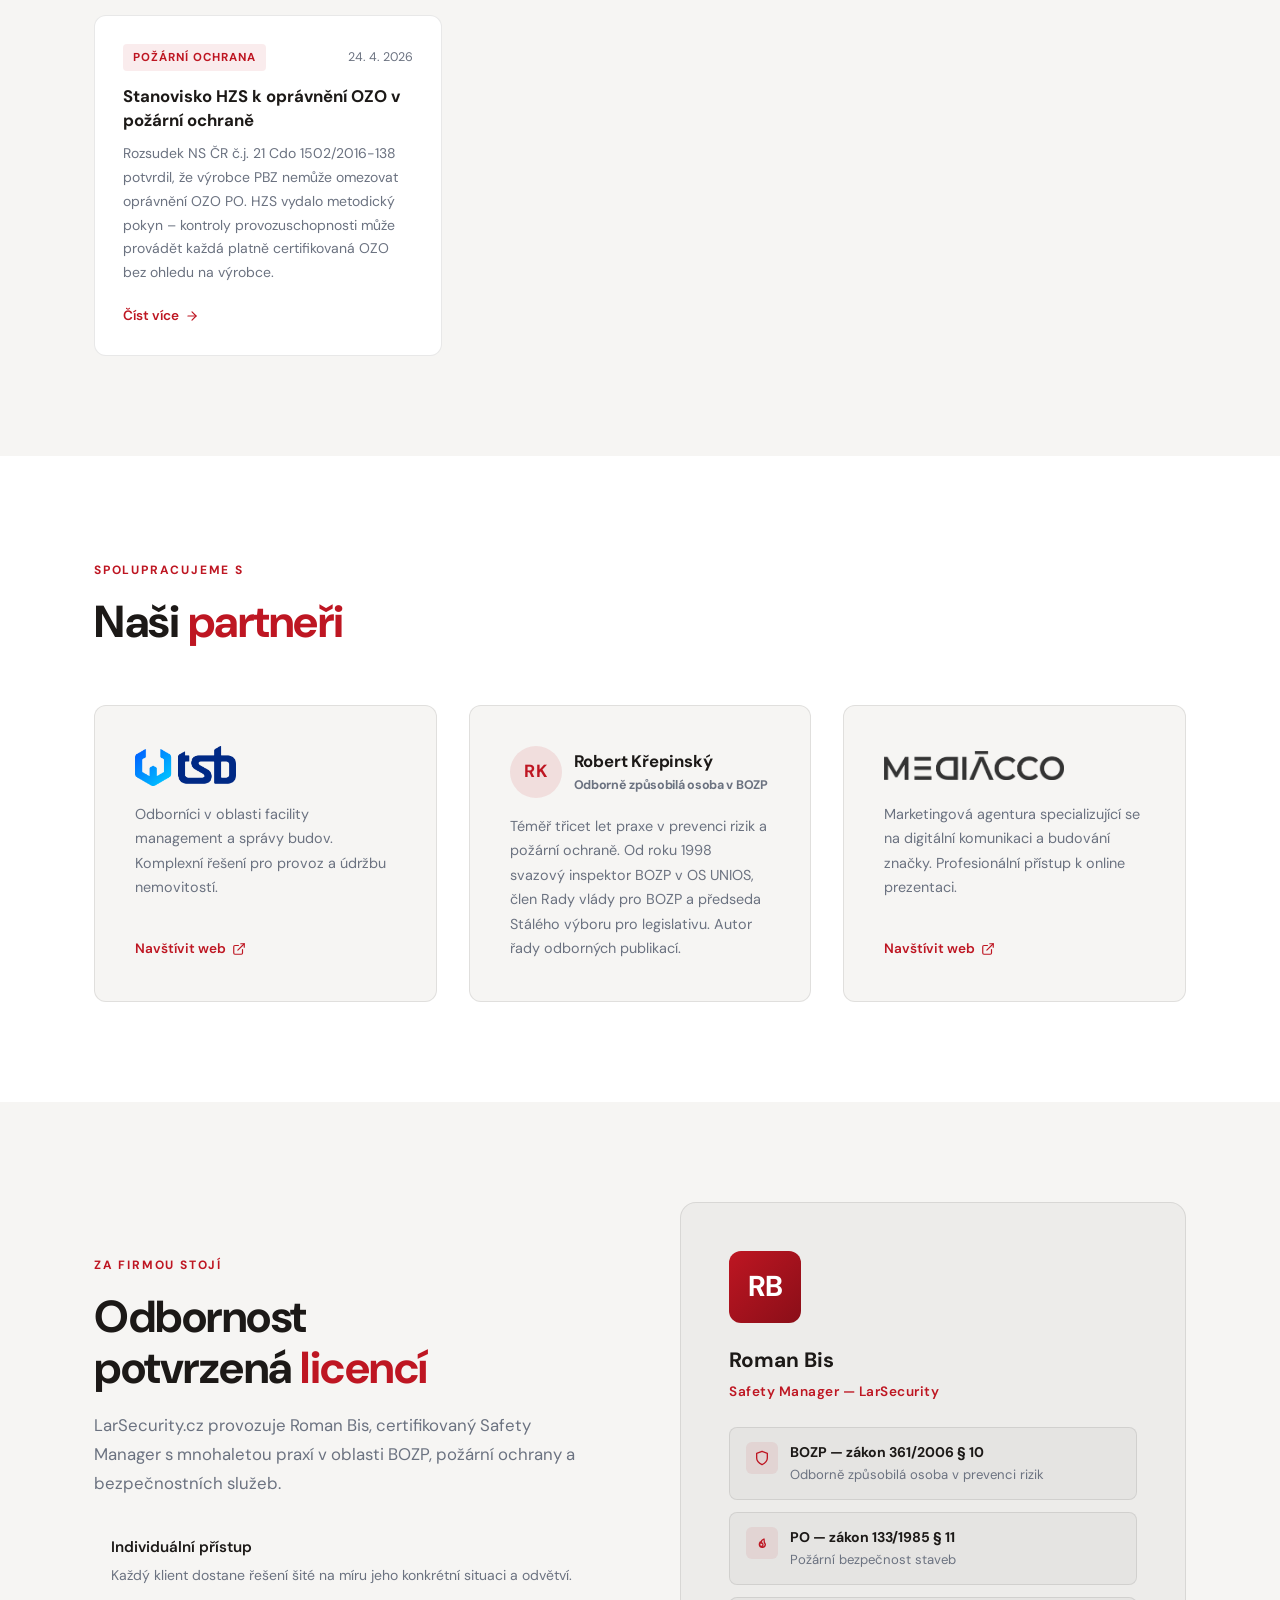
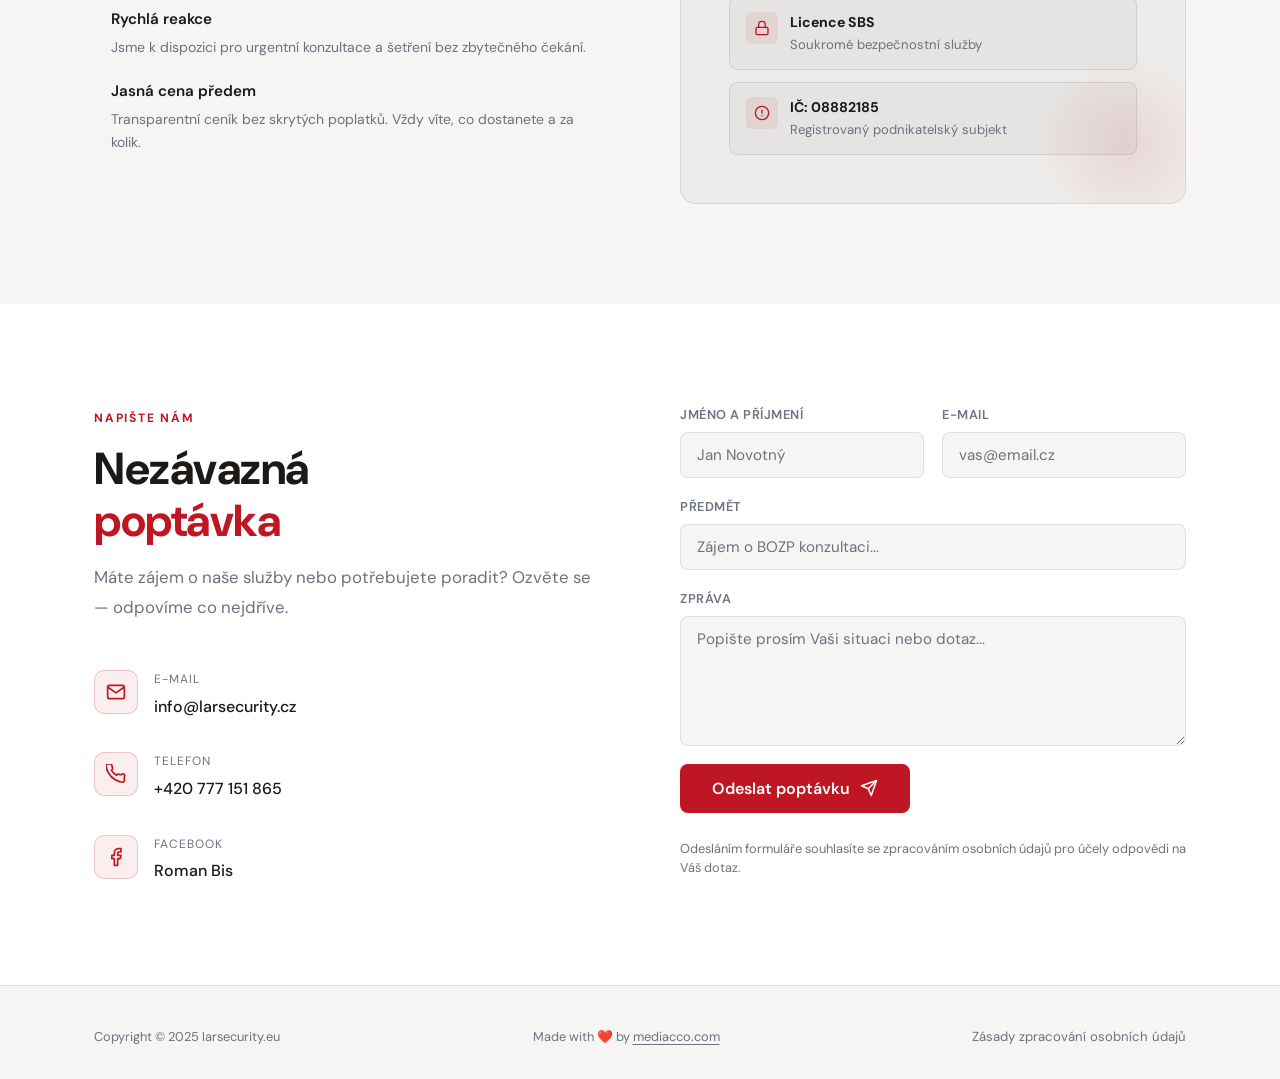
==== commit 803d543a: "Výpis z rejstříku trestů" ====
--- a/index.html
+++ b/index.html
@@ -187,6 +187,7 @@
           </div>
           <div class="sluzba-name" data-i18n="s3_name">Bezpečnostní činnost</div>
           <div class="sluzba-desc" data-i18n="s3_desc">Detektivní činnost, ochrana majetku a osob. Přistupujeme ke každému případu s maximální diskrétností a profesionalitou.</div>
+          <a href="vypisRT-20260428-121554-ISRT1418131-2026.pdf" target="_blank" rel="noopener" style="display:inline-block;margin-bottom:14px;color:#BE1622;text-decoration:underline;text-underline-offset:3px;font-size:0.9rem;">Výpis z rejstříku trestů</a>
           <div class="sluzba-tags">
             <span class="sluzba-tag" data-i18n="s3_t1">Detektivní činnost</span>
             <span class="sluzba-tag" data-i18n="s3_t2">Ochrana majetku</span>
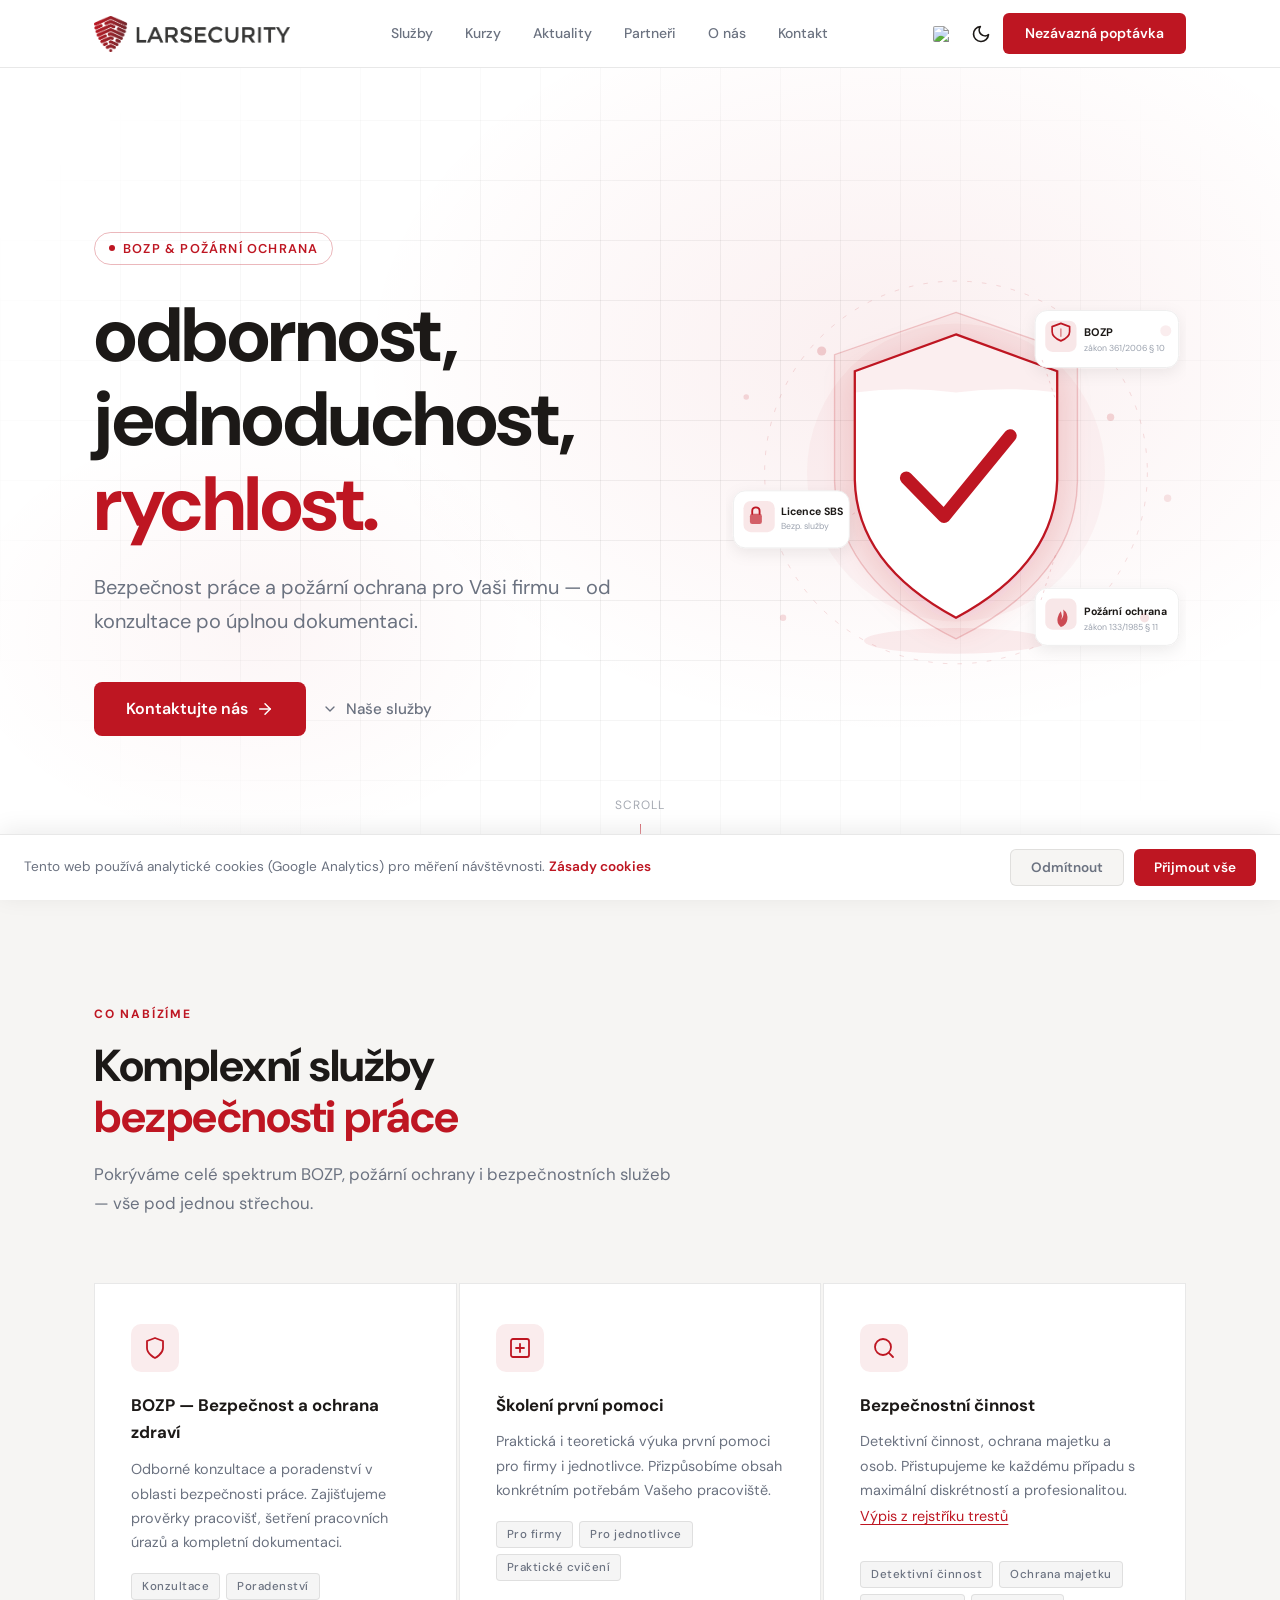
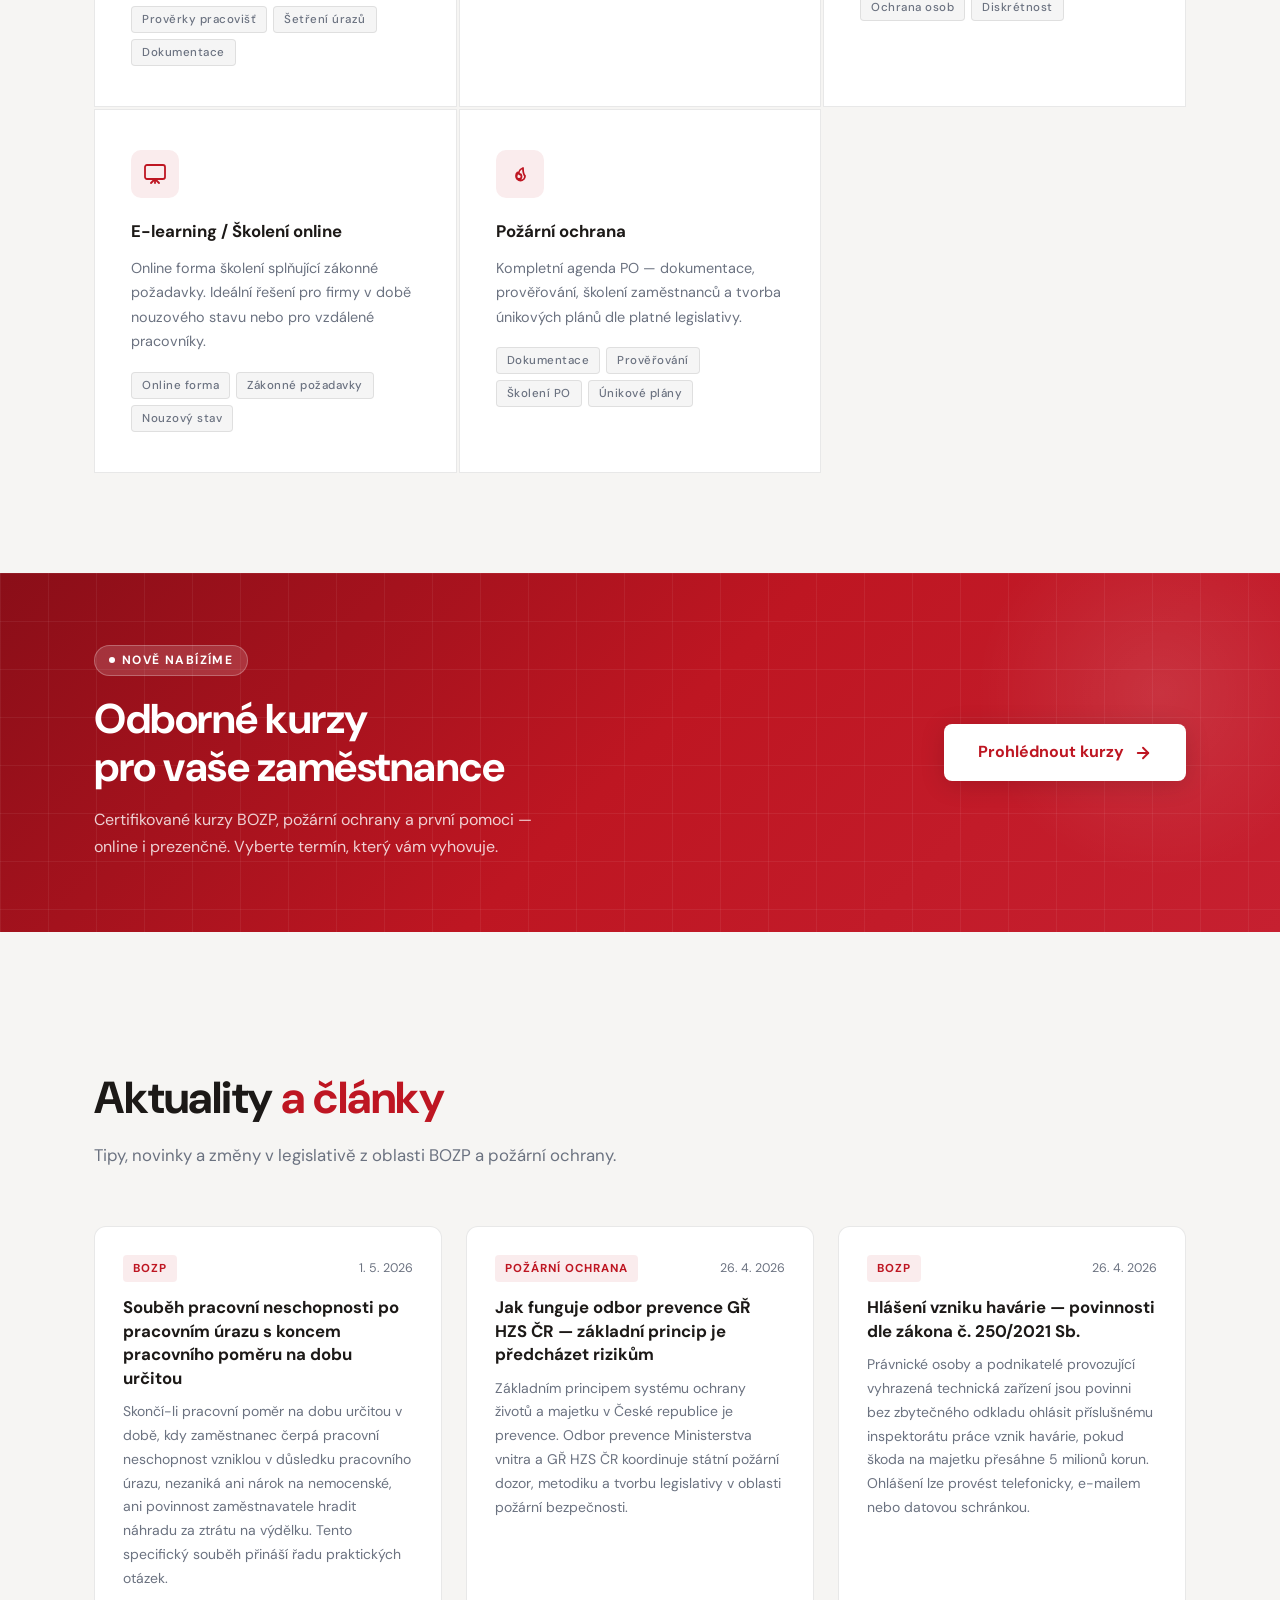
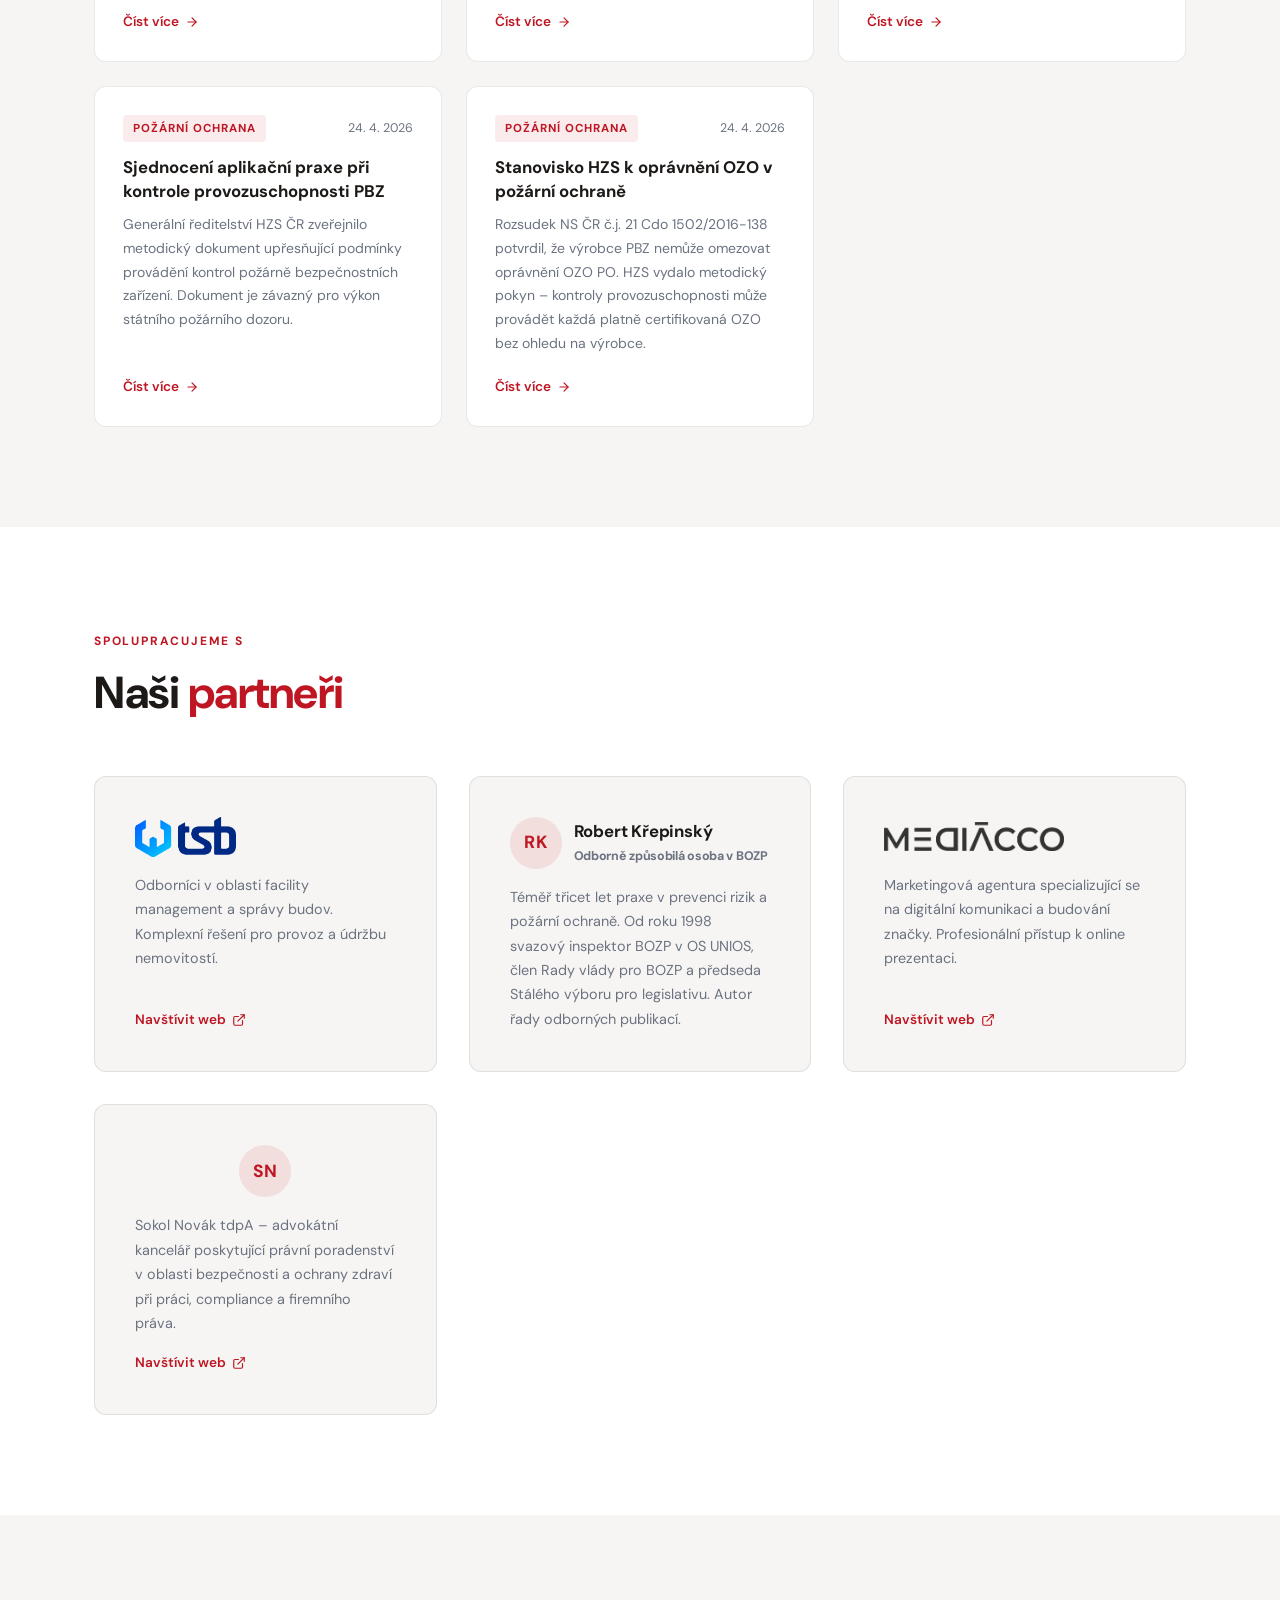
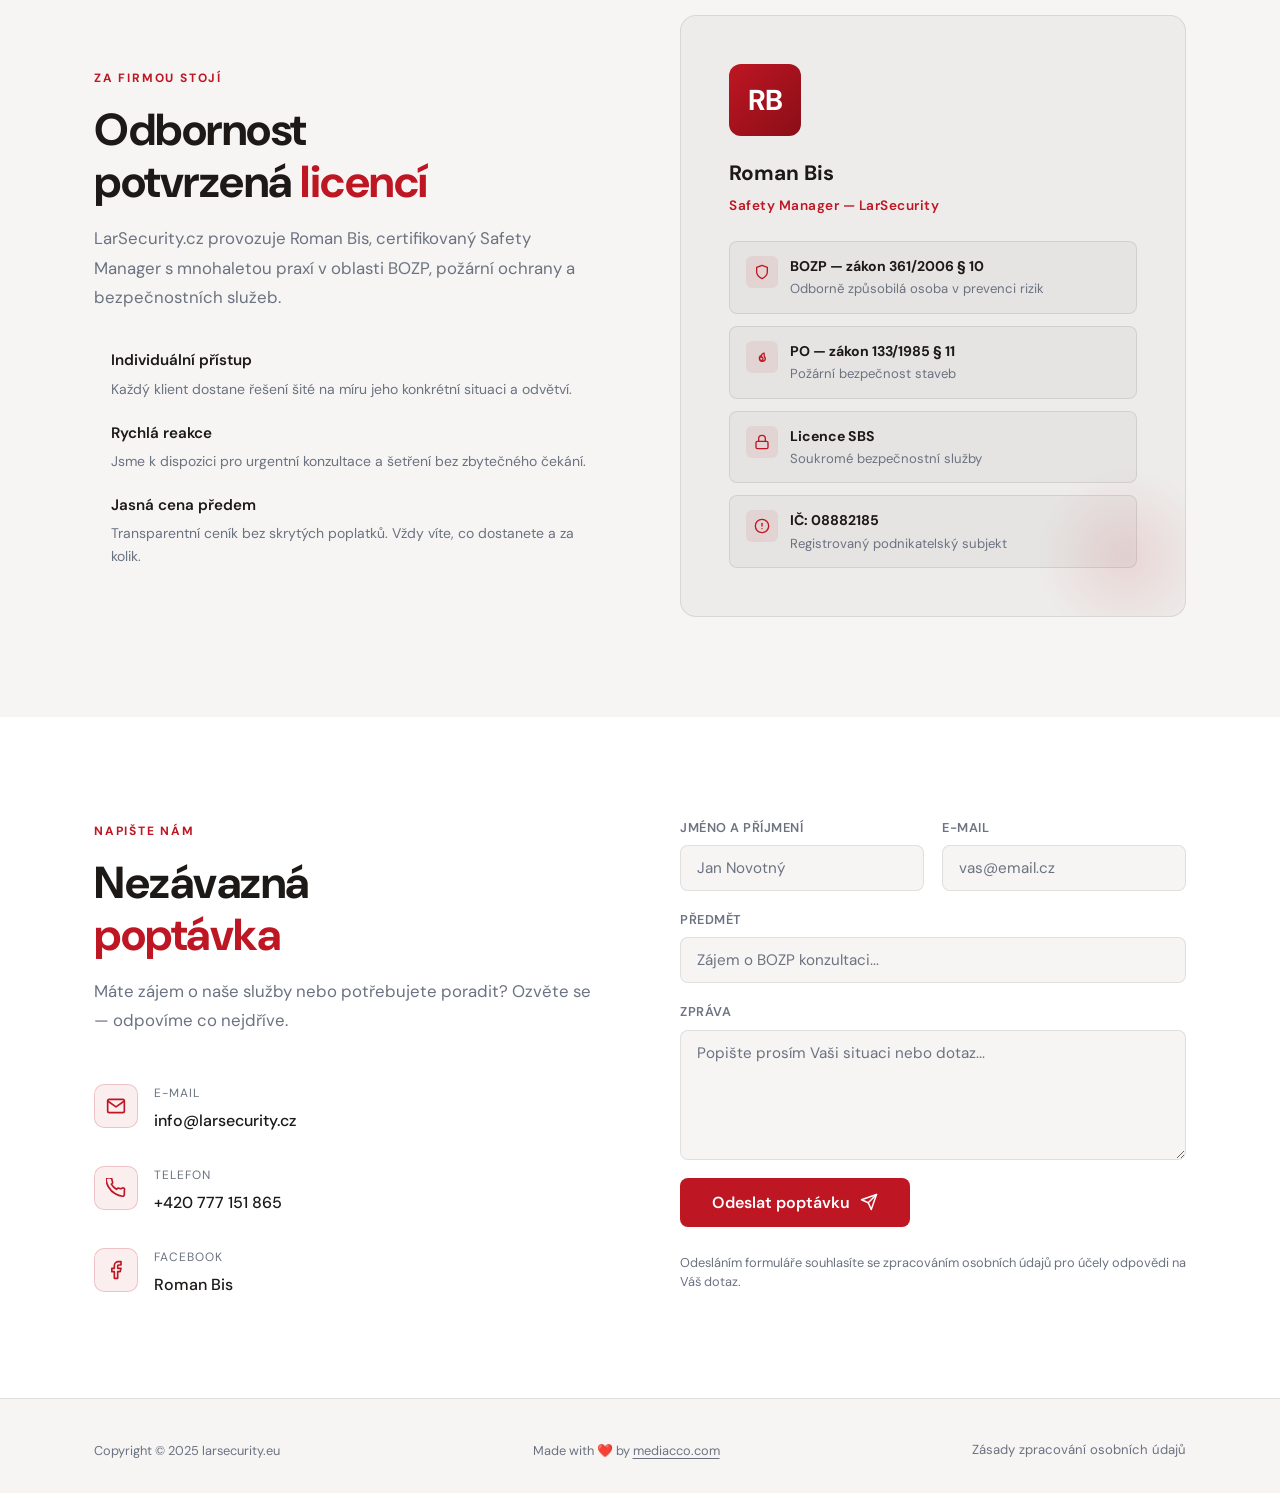
==== commit 9bf7a010: "Sokol a partneři" ====
--- a/index.html
+++ b/index.html
@@ -20,7 +20,7 @@
     </a>
     <ul class="nav-links" role="list">
       <li><a href="#sluzby" data-i18n="nav_sluzby">Služby</a></li>
-      <li><a href="https://kurzy.larsecurity.cz" target="_blank" rel="noopener" data-i18n="nav_kurzy">Kurzy</a></li>
+      <li><a href="https://kurzy.larsecurity.eu" target="_blank" rel="noopener" data-i18n="nav_kurzy">Kurzy</a></li>
       <li><a href="#aktuality" data-i18n="nav_aktuality">Aktuality</a></li>
       <li><a href="#partneri" data-i18n="nav_partneri">Partneři</a></li>
       <li><a href="#onas" data-i18n="nav_onas">O nás</a></li>
@@ -52,7 +52,7 @@
 </nav>
 <nav class="nav-mobile" id="mobileMenu" aria-hidden="true">
   <a href="#sluzby" data-i18n="nav_sluzby">Služby</a>
-  <a href="https://kurzy.larsecurity.cz" target="_blank" rel="noopener" data-i18n="nav_kurzy">Kurzy</a>
+  <a href="https://kurzy.larsecurity.eu" target="_blank" rel="noopener" data-i18n="nav_kurzy">Kurzy</a>
   <a href="#aktuality" data-i18n="nav_aktuality">Aktuality</a>
   <a href="#partneri" data-i18n="nav_partneri">Partneři</a>
   <a href="#onas" data-i18n="nav_onas">O nás</a>
@@ -233,7 +233,7 @@
       <h2 class="kurzy-heading" data-i18n-html="kurzy_heading">Odborné kurzy<br>pro vaše zaměstnance</h2>
       <p class="kurzy-sub" data-i18n="kurzy_sub">Certifikované kurzy BOZP, požární ochrany a první pomoci — online i prezenčně. Vyberte termín, který vám vyhovuje.</p>
     </div>
-    <a href="https://kurzy.larsecurity.cz" class="kurzy-cta reveal reveal-delay-2" target="_blank" rel="noopener">
+    <a href="https://kurzy.larsecurity.eu" class="kurzy-cta reveal reveal-delay-2" target="_blank" rel="noopener">
       <span data-i18n="kurzy_cta">Prohlédnout kurzy</span>
       <svg width="18" height="18" viewBox="0 0 24 24" fill="none" stroke="currentColor" stroke-width="2.5" stroke-linecap="round" stroke-linejoin="round"><line x1="5" y1="12" x2="19" y2="12"/><polyline points="12 5 19 12 12 19"/></svg>
     </a>
@@ -287,6 +287,16 @@
           </div>
           <p class="partner-desc" data-i18n="p2_desc">Marketingová agentura specializující se na digitální komunikaci a budování značky. Profesionální přístup k online prezentaci.</p>
           <a href="https://mediacco.com/" class="partner-link" target="_blank" rel="noopener">
+            <span data-i18n="p_link">Navštívit web</span>
+            <svg viewBox="0 0 24 24" fill="none" stroke="currentColor" stroke-width="2" stroke-linecap="round" stroke-linejoin="round"><path d="M18 13v6a2 2 0 01-2 2H5a2 2 0 01-2-2V8a2 2 0 012-2h6"/><polyline points="15 3 21 3 21 9"/><line x1="10" y1="14" x2="21" y2="3"/></svg>
+          </a>
+        </div>
+        <div class="partner-card reveal reveal-delay-2">
+          <div class="partner-logo-area" style="display:flex;align-items:center;justify-content:center;">
+            <div class="partner-avatar">SN</div>
+          </div>
+          <p class="partner-desc">Sokol Novák tdpA – advokátní kancelář poskytující právní poradenství v oblasti bezpečnosti a ochrany zdraví při práci, compliance a firemního práva.</p>
+          <a href="https://sntd.eu/" class="partner-link" target="_blank" rel="noopener">
             <span data-i18n="p_link">Navštívit web</span>
             <svg viewBox="0 0 24 24" fill="none" stroke="currentColor" stroke-width="2" stroke-linecap="round" stroke-linejoin="round"><path d="M18 13v6a2 2 0 01-2 2H5a2 2 0 01-2-2V8a2 2 0 012-2h6"/><polyline points="15 3 21 3 21 9"/><line x1="10" y1="14" x2="21" y2="3"/></svg>
           </a>
